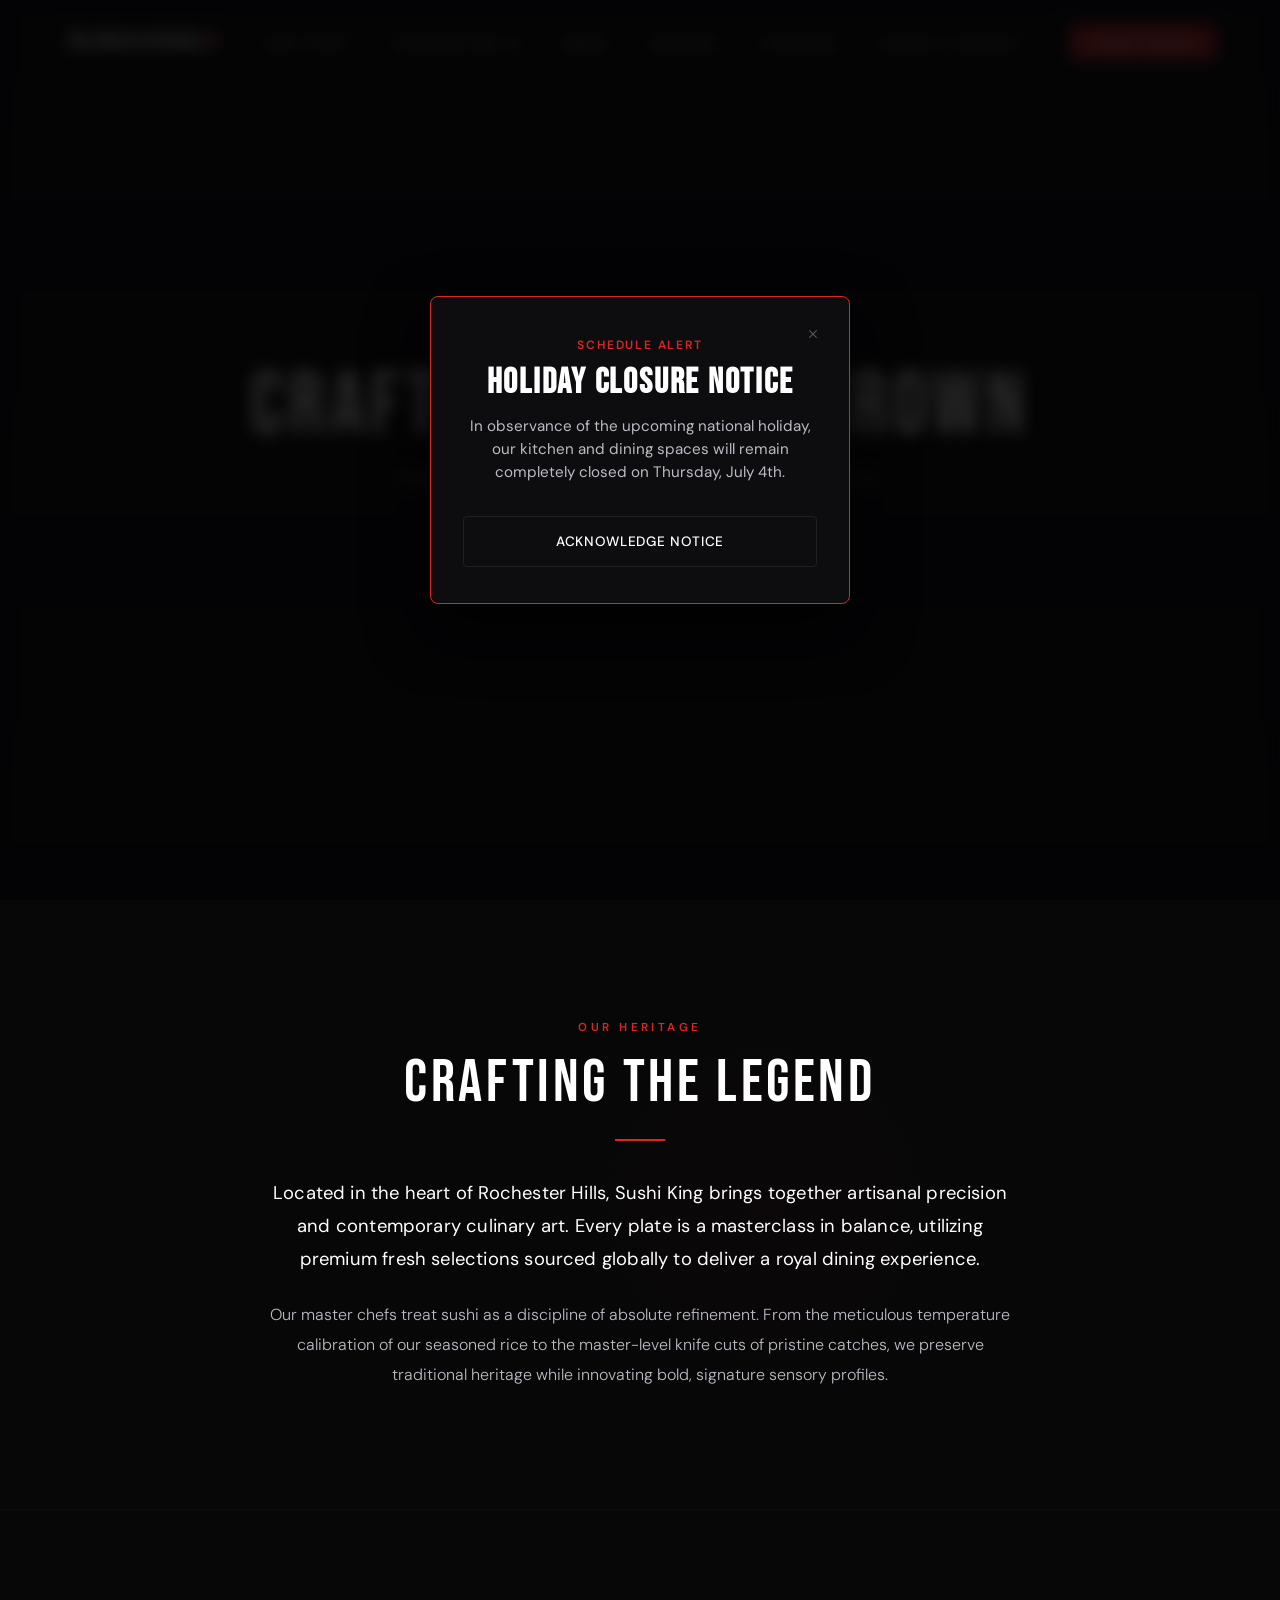
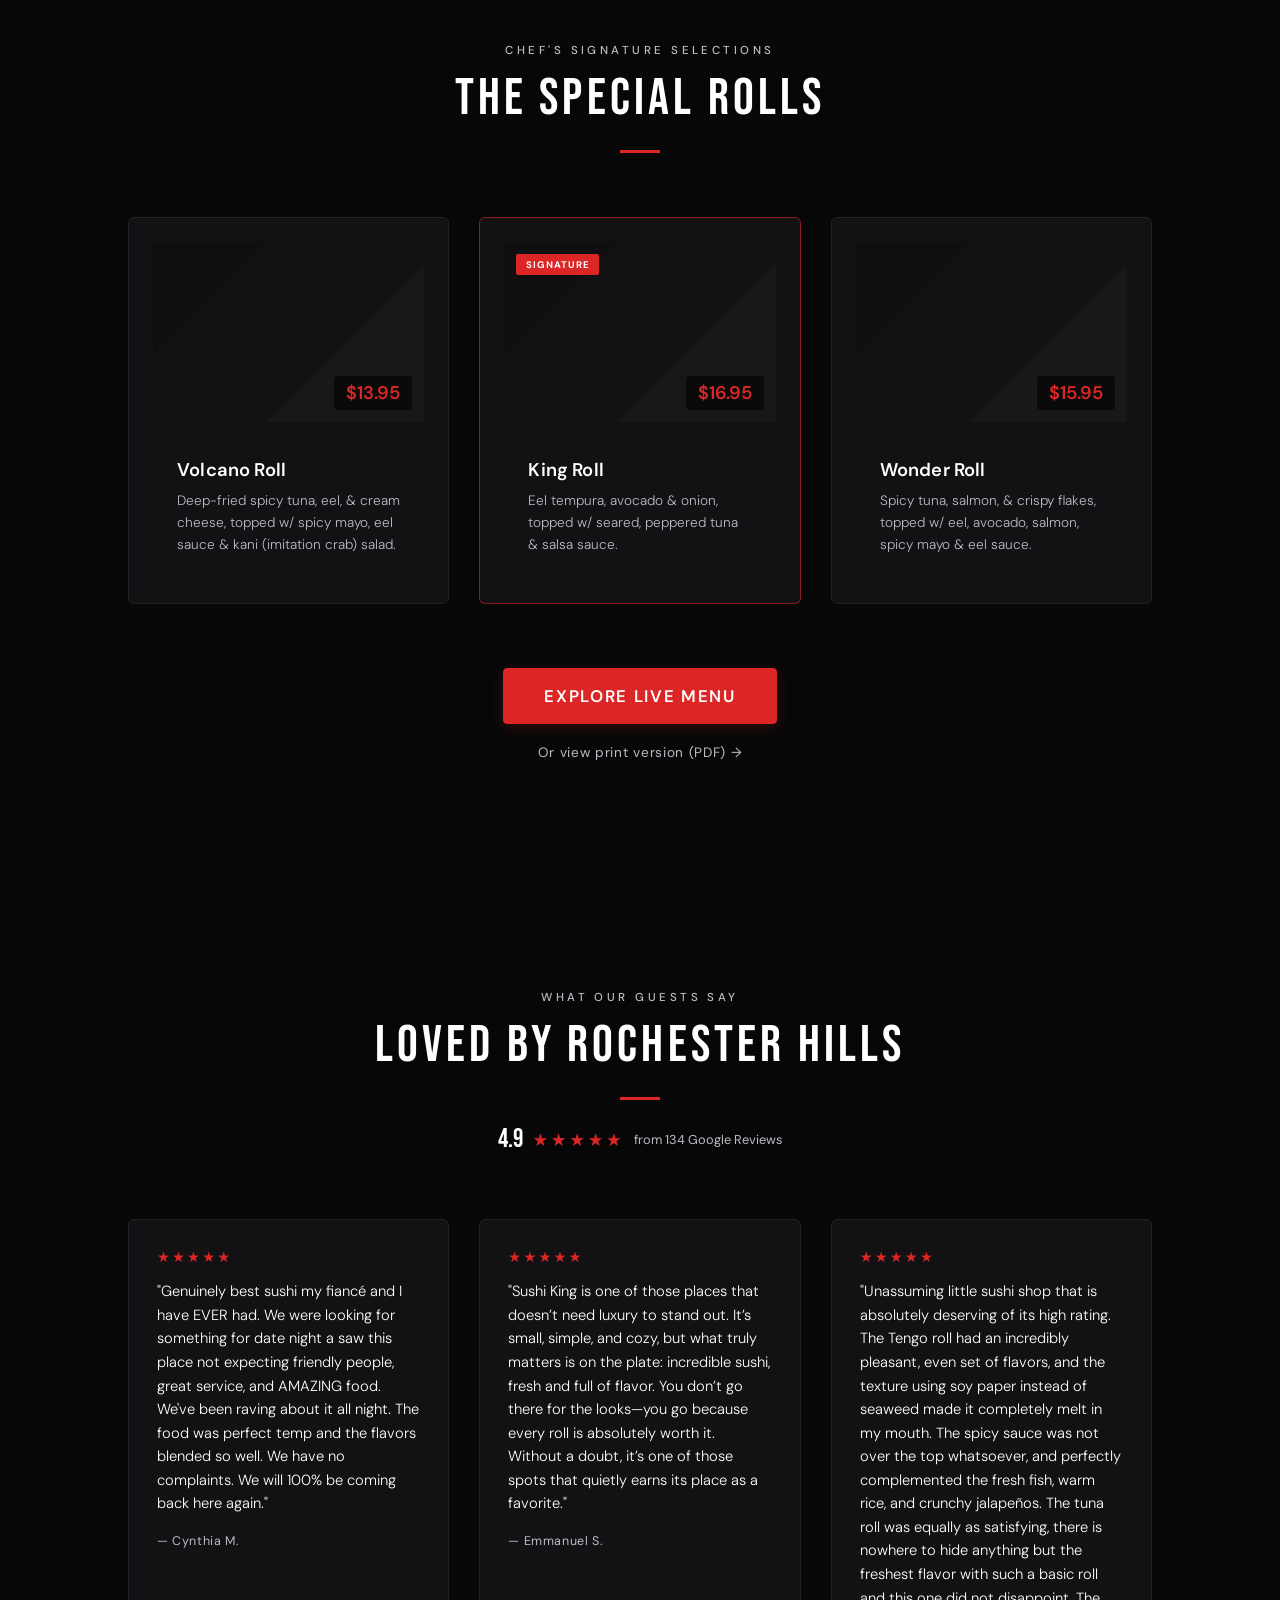
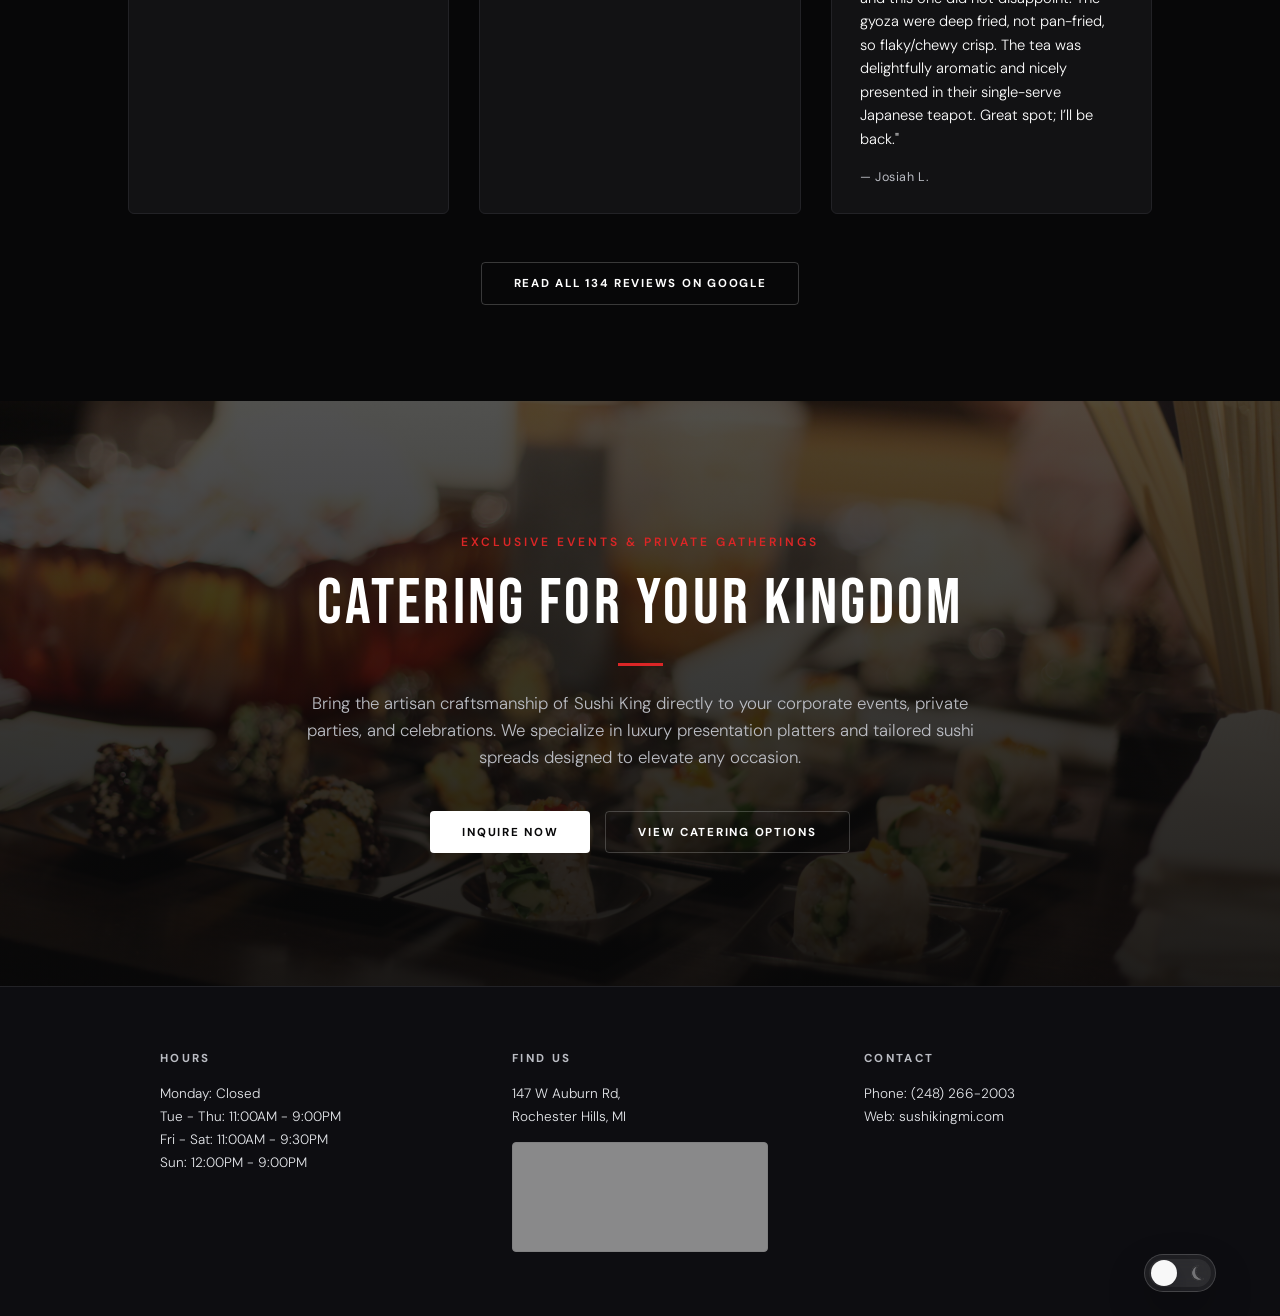
==== index.html @ a074b729 "Added real customer reviews, Menu Page Polish, SEO" ====
<!DOCTYPE html>
<html lang="en">

<head>
    <link rel="preload" href="styles.css" as="style">

    <meta charset="UTF-8">
    <meta name="viewport" content="width=device-width, initial-scale=1.0">
    <title>Sushi King | Authentic Japanese Sushi Restaurant — Rochester Hills, MI</title>

    <!-- SEO -->
    <meta name="description"
        content="Sushi King in Rochester Hills, MI — artisan sushi, specialty rolls, poke bowls & sashimi crafted with premium fresh ingredients. Dine in or order online.">
    <meta name="keywords"
        content="sushi Rochester Hills, Japanese restaurant Michigan, sushi rolls, poke bowls, sashimi, lunch specials, Sushi King MI">
    <meta name="robots" content="index, follow">
    <link rel="canonical" href="https://www.sushikingmi.com/">

    <!-- Open Graph -->
    <meta property="og:title" content="Sushi King | Rochester Hills, MI">
    <meta property="og:description"
        content="Artisan sushi, specialty rolls & poke bowls crafted with premium fresh ingredients. Order online or visit us in Rochester Hills.">
    <meta property="og:type" content="restaurant">
    <meta property="og:url" content="https://www.sushikingmi.com/">
    <meta property="og:locale" content="en_US">
    <meta property="og:image" content="https://ettran777.github.io/SushiKing/assets/sushiKingOGImage.png">

    <!-- Twitter Card -->
    <meta name="twitter:card" content="summary_large_image">
    <meta name="twitter:title" content="Sushi King | Rochester Hills, MI">
    <meta name="twitter:description"
        content="Artisan sushi, specialty rolls & poke bowls crafted with premium fresh ingredients. Order online or visit us in Rochester Hills.">
    <meta name="twitter:image" content="https://ettran777.github.io/SushiKing/assets/sushiKingOGImage.png">

    <!-- Font preload — eliminates FOUT flash on Bebas Neue hero heading -->
    <link rel="preconnect" href="https://fonts.googleapis.com">
    <link rel="preconnect" href="https://fonts.gstatic.com" crossorigin>
    <link rel="preload" as="style"
        href="https://fonts.googleapis.com/css2?family=Bebas+Neue&family=DM+Sans:ital,opsz,wght@0,9..40,300;0,9..40,400;0,9..40,500;0,9..40,600;0,9..40,700;1,9..40,400&display=swap">
    <link rel="stylesheet"
        href="https://fonts.googleapis.com/css2?family=Bebas+Neue&family=DM+Sans:ital,opsz,wght@0,9..40,300;0,9..40,400;0,9..40,500;0,9..40,600;0,9..40,700;1,9..40,400&display=swap">
    <link rel="stylesheet" href="styles.css" id="main-theme">
    <link rel="icon" href="assets/favicon.ico">

    <!-- Advanced SEO -->
    <script type="application/ld+json">
{
  "@context": "https://schema.org",
  "@type": "Restaurant",
  "@id": "https://www.sushikingmi.com/#restaurant",
  "name": "Sushi King",
  "servesCuisine": ["Japanese", "Sushi"],
  "image": [
    "https://www.sushikingmi.com/assets/horizontalVerWhite.png",
    "https://www.sushikingmi.com/assets/sushiKingOGImage.png"
  ],
  "url": "https://www.sushikingmi.com/",
  "telephone": "+12482662003",
  "priceRange": "$$",
  "menu": "https://www.sushikingmi.com/menu.html#main-menu",
  "acceptsReservations": false,
  "aggregateRating": {
    "@type": "AggregateRating",
    "ratingValue": "4.9",
    "reviewCount": "134",
    "bestRating": "5",
    "worstRating": "1"
  },
  "address": {
    "@type": "PostalAddress",
    "streetAddress": "147 W Auburn Rd",
    "addressLocality": "Rochester Hills",
    "addressRegion": "MI",
    "postalCode": "48307",
    "addressCountry": "US"
  },
  "geo": {
    "@type": "GeoCoordinates",
    "latitude": 42.666324,
    "longitude": -83.136452
  },
  "openingHoursSpecification": [
    {
      "@type": "OpeningHoursSpecification",
      "dayOfWeek": ["Tuesday", "Wednesday", "Thursday"],
      "opens": "11:00",
      "closes": "21:00"
    },
    {
      "@type": "OpeningHoursSpecification",
      "dayOfWeek": ["Friday", "Saturday"],
      "opens": "11:00",
      "closes": "21:30"
    },
    {
      "@type": "OpeningHoursSpecification",
      "dayOfWeek": "Sunday",
      "opens": "12:00",
      "closes": "21:00"
    }
  ],
  "potentialAction": [
    {
      "@type": "OrderAction",
      "name": "Order Pickup or Delivery Directly",
      "target": {
        "@type": "EntryPoint",
        "urlTemplate": "https://order.sushikingmi.com/",
        "inLanguage": "en-US",
        "actionPlatform": [
          "http://schema.org/DesktopWebPlatform",
          "http://schema.org/MobileWebPlatform"
        ]
      },
      "deliveryMethod": ["https://schema.org/OnSitePickup"]
    },
    {
      "@type": "OrderAction",
      "name": "Order Delivery via DoorDash",
      "target": {
        "@type": "EntryPoint",
        "urlTemplate": "https://www.doordash.com/en-CA/store/sushi-king-rochester-hills-24773079/",
        "inLanguage": "en-US",
        "actionPlatform": [
          "http://schema.org/DesktopWebPlatform",
          "http://schema.org/MobileWebPlatform"
        ]
      },
      "deliveryMethod": ["https://schema.org/ParcelService"]
    }
  ],
  "makesOffer": {
    "@type": "Offer",
    "url": "mailto:sushiking@gmail.com?subject=Catering%20Inquiry%20-%20Sushi%20King&body=Thank%20you%20for%20choosing%20Sushi%20King!%20Please%20fill%20out%20the%20details%20below%20so%20we%20can%20build%20your%20quote%3A%0D%0A%0D%0A-%20Full%20Name%3A%0D%0A-%20Phone%20Number%3A%0D%0A-%20Date%20%26%20Time%20of%20Event%3A%0D%0A-%20Estimated%20Guest%20Count%3A%0D%0A-%20Any%20Dietary%20Restrictions/Allergies%3A",
    "itemOffered": {
      "@type": "Service",
      "name": "Catering",
      "serviceType": "Catering",
      "description": "Custom catering quotes for events, built from guest count, date, and dietary needs. Inquiries handled by email."
    }
  }
}
</script>

    <script src="lunch-mode-config.js"></script>
    <script src="lunch-mode-boot.js"></script>
    <script src="theme-switcher.js"></script>
</head>

<body>

    <header id="navbar">
        <div class="logo-container">
            <a href="#top">
                <img src="assets/horizontalVerWhite.png" alt="Sushi King" class="nav-brand-logo">
            </a>
        </div>

        <nav class="desktop-nav">
            <a href="#story">Our Story</a>
            <a href="#featured">Featured Rolls</a>
            <a href="menu.html">Menu</a>
            <a href="#reviews">Reviews</a>
            <a href="#catering">Catering</a>
            <a href="#hours">Hours & Contact</a>
        </nav>

        <div class="nav-actions">
            <a href="https://order.sushikingmi.com/" class="cta-btn">ORDER ONLINE</a>

            <button id="menu-toggle" aria-label="Toggle Menu" aria-expanded="false">
                <span class="bar"></span>
                <span class="bar"></span>
                <span class="bar"></span>
            </button>
        </div>

        <div id="mobile-overlay" class="mobile-menu">
            <div class="mobile-nav-links">
                <a href="https://order.sushikingmi.com/" class="mobile-link">Order Online</a>
                <a href="#story" class="mobile-link">Our Story</a>
                <a href="#featured" class="mobile-link">Featured Rolls</a>
                <a href="menu.html" class="mobile-link">Menu</a>
                <a href="#reviews" class="mobile-link">Reviews</a>
                <a href="#catering" class="mobile-link">Catering</a>
                <a href="#hours" class="mobile-link">Hours & Contact</a>
            </div>
        </div>
    </header>

    <section class="hero">
        <video autoplay loop muted playsinline class="hero-video">
            <source src="assets/8902084-hd_1920_1080_25fps.mp4" type="video/mp4">
        </video>
        <div class="hero-overlay"></div>

        <div class="hero-content">
            <span class="hero-sub">Welcome to Sushi King</span>
            <h1>CRAFTED FOR THE CROWN <span class="sr-only">— Sushi King, Japanese Restaurant & Sushi Bar in Rochester
                    Hills, MI</span></h1>
            <p>Experience artisan precision in every single creation.</p>
            <div class="hero-actions">
                <a href="menu.html" class="hero-btn primary">Explore Menu</a>
                <a href="#hours" class="hero-btn secondary">Hours & Location</a>
            </div>
            <p class="hero-order-note sr-only">Order direct at sushikingmi.com — no third-party markup, and your order goes
                straight to our kitchen.</p>
        </div>
    </section>

    <section id="story" class="story-section reveal-on-scroll delay-100">
        <div class="story-container">
            <span class="story-tagline">Our Heritage</span>
            <h2>Crafting The Legend</h2>
            <div class="brand-divider"></div>
            <p class="story-lead">
                Located in the heart of Rochester Hills, Sushi King brings together artisanal precision and contemporary
                culinary art. Every plate is a masterclass in balance, utilizing premium fresh selections sourced
                globally to deliver a royal dining experience.
            </p>
            <p class="story-body">
                Our master chefs treat sushi as a discipline of absolute refinement. From the meticulous temperature
                calibration of our seasoned rice to the master-level knife cuts of pristine catches, we preserve
                traditional heritage while innovating bold, signature sensory profiles.
            </p>
        </div>
    </section>

    <section id="featured" class="featured-section reveal-on-scroll delay-100">
        <div class="section-header">
            <span class="tagline">Chef's Signature Selections</span>
            <h2>THE SPECIAL ROLLS</h2>
            <div class="brand-divider"></div>
        </div>

        <div class="menu-grid">
            <div class="menu-card">
                <div class="card-img-placeholder">
                    <span class="price-tag">$13.95</span>
                </div>
                <div class="card-body">
                    <h3>Volcano Roll</h3>
                    <p>Deep-fried spicy tuna, eel, & cream cheese, topped w/ spicy mayo, eel sauce & kani (imitation
                        crab) salad.</p>
                </div>

            </div>

            <div class="menu-card highlighted">
                <div class="card-img-placeholder">
                    <span class="price-tag">$16.95</span>
                    <span class="badge">Signature</span>
                </div>
                <div class="card-body">
                    <h3>King Roll</h3>
                    <p>Eel tempura, avocado & onion, topped w/ seared, peppered tuna & salsa sauce.</p>
                </div>
            </div>

            <div class="menu-card">
                <div class="card-img-placeholder">
                    <span class="price-tag">$15.95</span>
                </div>
                <div class="card-body">
                    <h3>Wonder Roll</h3>
                    <p>Spicy tuna, salmon, & crispy flakes, topped w/ eel, avocado, salmon, spicy mayo & eel sauce.</p>
                </div>
            </div>
        </div>


        <div class="menu-footer">
            <a href="menu.html" class="view-onsite-btn">Explore Live Menu</a>
            <a href="assets/finalsushimenu.pdf" target="_blank" class="download-link">Or view print version (PDF) →</a>
        </div>
    </section>


    <section id="reviews" class="reviews-section reveal-on-scroll delay-100" style="scroll-margin-top: 70px;">
        <div class="section-header">
            <span class="tagline">What Our Guests Say</span>
            <h2>Loved by Rochester Hills</h2>
            <div class="brand-divider"></div>
            <div class="reviews-rating-summary">
                <span class="reviews-score">4.9</span>
                <span class="reviews-stars" aria-hidden="true">★★★★★</span>
                <span class="reviews-count">from 134 Google Reviews</span>
            </div>
        </div>

        <div class="reviews-grid">
            <!-- TODO: replace each quote below with a real review you've selected from Google -->
            <a href="https://maps.app.goo.gl/esLVZ8RGGNcTuCfF7" target="_blank" rel="noopener" class="review-card">
                <div class="review-stars" aria-hidden="true">★★★★★</div>
                <p class="review-quote">"Genuinely best sushi my fiancé and I have EVER had. We were looking for something for date night a saw this place not expecting friendly people, great service, and AMAZING food. We've been raving about it all night. The food was perfect temp and the flavors blended so well. We have no complaints. We will 100% be coming back here again."</p>
                <div class="review-author-row">
                    <img src="https://lh3.googleusercontent.com/a-/ALV-UjWWwlDQwaUcp6ZA3seug1bMQUaNShvsjuLg_0G8T_mPFQ0J0KW8Yw=w32-h32-p-rp-mo-br100" alt="" class="review-avatar" loading="lazy"
                        onerror="this.style.display='none'">
                    <span class="review-author">— Cynthia M.</span>
                </div>
            </a>

            <a href="https://maps.app.goo.gl/TzMPEjevjAyPXUpE9" target="_blank" rel="noopener" class="review-card">
                <div class="review-stars" aria-hidden="true">★★★★★</div>
                <p class="review-quote">"Sushi King is one of those places that doesn’t need luxury to stand out. It’s small, simple, and cozy, but what truly matters is on the plate: incredible sushi, fresh and full of flavor. You don’t go there for the looks—you go because every roll is absolutely worth it. Without a doubt, it’s one of those spots that quietly earns its place as a favorite."</p>
                <div class="review-author-row">
                    <img src="" alt="" class="review-avatar" loading="lazy"
                        onerror="this.style.display='none'">
                    <span class="review-author">— Emmanuel S.</span>
                </div>
            </a>

            <a href="https://maps.app.goo.gl/1rURQuuETWeeQfzB7" target="_blank" rel="noopener" class="review-card">
                <div class="review-stars" aria-hidden="true">★★★★★</div>
                <p class="review-quote">"Unassuming little sushi shop that is absolutely deserving of its high rating. The Tengo roll had an incredibly pleasant, even set of flavors, and the texture using soy paper instead of seaweed made it completely melt in my mouth. The spicy sauce was not over the top whatsoever, and perfectly complemented the fresh fish, warm rice, and crunchy jalapeños.
The tuna roll was equally as satisfying, there is nowhere to hide anything but the freshest flavor with such a basic roll and this one did not disappoint.
The gyoza were deep fried, not pan-fried, so flaky/chewy crisp. The tea was delightfully aromatic and nicely presented in their single-serve Japanese teapot.
Great spot; I’ll be back."</p>
                <div class="review-author-row">
                    <img src="https://lh3.googleusercontent.com/a-/ALV-UjUJEyYTl0BCbO6NypUKhzI9n5HNWTuTuuT3Z_gh8_HWFbiglilr=w32-h32-p-rp-mo-ba12-br100" alt="" class="review-avatar" loading="lazy"
                        onerror="this.style.display='none'">
                    <span class="review-author">— Josiah L.</span>
                </div>
            </a>
        </div>

        <div class="reviews-footer">
            <a href="https://www.google.com/maps/place/Sushi+King/@42.6354707,-83.1371222,17z/data=!4m8!3m7!1s0x8824c3cbfa899843:0xe7f655df07456b58!8m2!3d42.6354707!4d-83.1345419!9m1!1b1!16s%2Fg%2F11sr_yr388?entry=ttu&g_ep=EgoyMDI2MDcxNS4wIKXMDSoASAFQAw%3D%3D"
                target="_blank" rel="noopener" class="hero-btn secondary">Read All 134 Reviews on Google</a>
        </div>
    </section>

    <section id="catering" class="catering-section reveal-on-scroll delay-100" style="scroll-margin-top: 70px;">
        <div class="catering-overlay-dim"></div>
        <div class="catering-inner-content">
            <span class="catering-pre-title">Exclusive Events & Private Gatherings</span>
            <h2>Catering for your Kingdom</h2>
            <div class="catering-accent-line"></div>
            <p>
                Bring the artisan craftsmanship of Sushi King directly to your corporate events,
                private parties, and celebrations. We specialize in luxury presentation platters
                and tailored sushi spreads designed to elevate any occasion.
            </p>
            <div class="catering-btn-group">

                <a class="hero-btn primary" data-modal-target="catering" data-modal-elevate="act-email">
                    Inquire Now
                </a>

                <a href="assets/finalsushimenu.pdf" target="_blank" class="hero-btn secondary">View Catering Options</a>
            </div>
        </div>
    </section>

    <footer id="hours" class="info-footer" style="position: relative;">
        <div class="footer-grid">
            <div>
                <h4>HOURS</h4>
                <p><span>Monday: Closed</span><br>Tue - Thu: 11:00AM - 9:00PM<br>
                    Fri - Sat: 11:00AM - 9:30PM<br>
                    Sun: 12:00PM - 9:00PM<br>
                </p>
            </div>
            <div>
                <h4>FIND US</h4>
                <div class="find-us-wrapper">
                    <p>147 W Auburn Rd,<br>Rochester Hills, MI</p>

                    <div class="map-container">
                        <iframe
                            src="https://www.google.com/maps/embed?pb=!1m18!1m12!1m3!1d2931.9566989446485!2d-83.14184652345095!3d42.662243716611594!2m3!1f0!2f0!3f0!3m2!1i1024!2i768!4f13.1!3m3!1m2!1s0x8824ea4b1f6db9bf%3A0x6002f5a6b0be6e18!2s147%20W%20Auburn%20Rd%2C%20Rochester%20Hills%2C%20MI%2048307!5e0!3m2!1sen!2sus!4v1718475000000!5m2!1sen!2sus"
                            width="100%" height="100%" style="border:0;" allowfullscreen="" loading="lazy"
                            referrerpolicy="no-referrer-when-downgrade">
                        </iframe>
                    </div>
                </div>
            </div>
            <div>
                <h4>CONTACT</h4>
                <p>Phone: (248) 266-2003<br>Web: sushikingmi.com</p>
            </div>
        </div>
        <div class="light-dark-mode-toggle">
            <button id="theme-toggle" type="button" class="toggle-btn" aria-label="Toggle Light/Dark Mode"
                aria-pressed="false">
                <span class="toggle-bg"></span>
                <span class="toggle-emoji toggle-sun" aria-hidden="true"></span>
                <span class="toggle-emoji toggle-moon" aria-hidden="true"></span>
                <span id="toggle-thumb" class="toggle-thumb"></span>
            </button>
        </div>
    </footer>

    <div data-auto-modal="flashSale"></div>
    <div data-auto-modal="hoursAlert"></div>

    <script src="app.js"></script>

    <div id="universal-modal" class="uni-modal-overlay" aria-hidden="true">
        <div class="uni-modal-wrapper">
            <button id="close-uni-modal" class="uni-modal-close-trigger" aria-label="Dismiss Modal">&times;</button>
            <div id="uni-modal-runtime-content"></div>
        </div>
    </div>

</body>

</html>
---- styles.css ----
:root {
    --bg-dark: #070708;
    --bg-card: #121214;
    --brand-red: #dc2626;
    /* Adjusted to echo their striking crown badge color */
    --brand-red-hover: #b91c1c;
    --text-white: #ffffff;
    --text-gray: #bbbdc4;
    --border-dark: #222226;
    --font-display: 'Bebas Neue', system-ui, sans-serif;
    --font-body: 'DM Sans', system-ui, sans-serif;
    --nav-link-color: #bbbdc4;
    --nav-link-hover-color: #ffffff;
    --header-scrolled-box-shadow: 0 4px 20px rgba(0, 0, 0, 0.4);
    --header-scrolled-background: rgba(7, 7, 8, 0.85);
    --cta-btn-color: var(--text-white);
    --hero-content-p-color: var(--text-gray);
    --hero-btn-primary-background: var(--text-white);
    --hero-btn-primary-color: var(--bg-dark);
    --hero-btn-primary-hover-color: var(--text-white);
    --hero-btn-secondary-border: 1px solid rgba(255, 255, 255, 0.2);
    --hero-btn-secondary-color: var(--text-white);
    --hero-btn-secondary-hover-border-color: var(--text-white);
    --hero-btn-secondary-hover-background: rgba(255, 255, 255, 0.05);
    --menu-card-hover-border-color: rgba(220, 38, 38, 0.4);
    --menu-card-highlighted-border-color: rgba(220, 38, 38, 0.6);
    --card-img-placeholder-background-image: linear-gradient(135deg,
            transparent 0%,
            transparent 65%,
            rgba(255, 255, 255, 0.025) 65%,
            rgba(255, 255, 255, 0.025) 100%),
        linear-gradient(-45deg,
            transparent 0%,
            transparent 75%,
            rgba(0, 0, 0, 0.18) 75%,
            rgba(0, 0, 0, 0.18) 100%);
    --card-img-placeholder-background-color: #121214;
    --price-tag-color: var(--text-white);
    --price-tag-background: rgba(7, 7, 8, 0.8);
    --info-footer-background: #0d0d11;
    --footer-grid-p-color: #e5e7eb;
    --map-container-background: var(--bg-card, #121214);
    --map-container-filter: grayscale(100%) invert(92%) hue-rotate(180deg) opacity(0.6);
    --map-container-hover-filter: grayscale(0%) invert(92%) hue-rotate(180deg) opacity(0.6);
    --theme-toggle-toggle-sun-background-image: url('assets/whiteSun.png');
    --theme-toggle-toggle-moon-background-image: url('assets/whiteMoon.png');
    --mobile-menu-border-left: 1px solid rgba(255, 255, 255, 0.05);
    --mobile-menu-background: rgba(10, 10, 12, 0.99);
    --mobile-menu-active-box-shadow: -10px 0 40px rgba(0, 0, 0, 0.6);
    --mobile-nav-links-mobile-link-color: #ffffff !important;
    --mobile-nav-links-mobile-cta-color: #ffffff !important;
    --menu-toggle-bar-transition: top 0.2s cubic-bezier(0.4, 0, 0.2, 1),
            transform 0.2s cubic-bezier(0.4, 0, 0.2, 1) 0.15s,
            opacity 0.15s ease;
    --menu-toggle-active-bar-transition: top 0.2s cubic-bezier(0.4, 0, 0.2, 1) 0.15s,
            transform 0.2s cubic-bezier(0.4, 0, 0.2, 1),
            opacity 0.15s ease 0.15s;
    --menu-tab-btn-hover-background-color: rgba(255, 255, 255, 0.03);
    --menu-card-hover-border-color-2: #33333a;
    --price-tag-color-2: var(--brand-red);
    --special-info-block-background-color: #0d0d10;
    --poke-step-col-ul-li-border-bottom: 1px solid rgba(255, 255, 255, 0.02);
    --pill-cloud-span-background: #1a1a1e;
    --pill-cloud-sauces-span-border-color: rgba(220, 38, 38, 0.3);
    --header-force-scrolled-border-bottom: 1px solid rgba(255, 255, 255, 0.03);
    --header-force-scrolled-background: rgba(7, 7, 8, 0.95) !important;
    --menu-hero-banner-background: #09090b;
    --menu-hero-overlay-background: radial-gradient(circle at 50% 40%, rgba(220, 38, 38, 0.06) 0%, transparent 70%);
    --view-onsite-btn-box-shadow: 0 4px 15px rgba(220, 38, 38, 0.2);
    --view-onsite-btn-hover-box-shadow: 0 6px 20px rgba(220, 38, 38, 0.3);
    --story-section-border-bottom: 1px solid rgba(255, 255, 255, 0.02);
    --story-section-before-background: radial-gradient(circle, rgba(220, 38, 38, 0.02) 0%, transparent 70%);
    --menu-pdf-fallback-btn-background-color: rgba(255, 255, 255, 0.05);
    --menu-pdf-fallback-btn-hover-box-shadow: 0 4px 12px rgba(220, 38, 38, 0.25);
    --catering-overlay-dim-background: linear-gradient(to bottom, rgba(7, 7, 8, 0.7) 0%, rgba(7, 7, 8, 0.9) 100%);
    --catering-pre-title-color: var(--brand-red);
    --catering-inner-content-h2-color: var(--text-white);
    --catering-inner-content-p-color: var(--text-gray);
    --uni-modal-overlay-background: rgba(4, 4, 5, 0.85);
    --uni-modal-wrapper-box-shadow: 0 24px 60px rgba(0, 0, 0, 0.6);
    --uni-modal-wrapper-background: #0d0d0f;
    --close-uni-modal-hover-background: rgba(255, 255, 255, 0.05);
    --layout-catering-modal-row-link-accented-color: #ffffff;
    --layout-catering-modal-row-link-accented-hover-box-shadow: 0 6px 20px rgba(220, 38, 38, 0.35);
    --layout-catering-modal-row-link-neutral-border: 1px solid rgba(255, 255, 255, 0.06);
    --layout-catering-modal-row-link-neutral-background: rgba(255, 255, 255, 0.03);
    --layout-catering-modal-row-link-neutral-hover-background: rgba(255, 255, 255, 0.06);
    --uni-modal-meta-text-color: rgba(255, 255, 255, 0.3);
    --layout-newsletter-border-top: 4px solid #ffffff;
    --layout-newsletter-modal-form-input-color: #ffffff;
    --layout-newsletter-modal-form-input-background: rgba(255, 255, 255, 0.04);
    --layout-newsletter-modal-form-input-focus-border-color: #ffffff;
    --layout-newsletter-modal-form-btn-color: #070708;
    --layout-promo-modal-dynamic-title-text-shadow: 0 4px 30px rgba(220, 38, 38, 0.15);
    --layout-promo-modal-dynamic-desc-color: #d4d4d8;
    --layout-promo-modal-promo-cta-box-shadow: 0 4px 15px rgba(220, 38, 38, 0.2);
    --layout-promo-modal-promo-cta-color: #ffffff;
    --layout-promo-modal-promo-cta-hover-box-shadow: 0 6px 20px rgba(220, 38, 38, 0.4);
    --layout-alert-modal-dismiss-btn-color: #ffffff;
    --layout-alert-modal-dismiss-btn-hover-background: rgba(255, 255, 255, 0.04);
    --alert-banner-border-bottom: 1px solid rgba(220, 38, 38, 0.3);
    --alert-banner-background: #1a1515;
    --banner-badge-color: #ffffff;
    --banner-close-color: #ffffff;
}

* {
    margin: 0;
    padding: 0;
    box-sizing: border-box;
    font-family: var(--font-body);
}

/* Visually hidden but readable by screen readers/crawlers — used for
   SEO-descriptive text inside H1s that would otherwise clutter the design */
.sr-only {
    position: absolute;
    width: 1px;
    height: 1px;
    padding: 0;
    margin: -1px;
    overflow: hidden;
    clip: rect(0, 0, 0, 0);
    white-space: nowrap;
    border: 0;
}

/* Hide scrollbar completely across all browser engines */
html {
    scrollbar-width: none;
    /* Firefox */
    -ms-overflow-style: none;
    /* IE and Edge */
    scroll-behavior: smooth;
    overflow-x: hidden;
    max-width: 100vw;
    position: relative;
    /* Prevents mobile Safari from allowing horizontal zoom-out/scroll past viewport width */
}

::-webkit-scrollbar {
    display: none;
    /* Chrome, Safari, and Opera */
}

body {
    background-color: var(--bg-dark);
    color: var(--text-white);
    overflow-x: hidden;
    max-width: 100vw;
    position: relative;
    overscroll-behavior-x: none;
    /* Prevents iOS Safari from including off-screen position:fixed + transform
       elements (like .mobile-menu) in the page's horizontal scroll width */
}


/* Header Integration */
header {
    position: fixed;
    top: 0;
    left: 0;
    width: 100%;
    display: flex;
    justify-content: space-between;
    align-items: center;
    padding: 1.5rem 5%;
    z-index: 100;
    transition: all 0.4s cubic-bezier(0.4, 0, 0.2, 1);
}

header.scrolled {
    background: var(--header-scrolled-background);
    backdrop-filter: blur(16px);
    -webkit-backdrop-filter: blur(16px);
    border-bottom: 1px solid var(--border-dark);
    padding: 1rem 5%;
    box-shadow: var(--header-scrolled-box-shadow);
    transition: padding 0.3s ease, box-shadow 0.3s ease, background 0s linear;
}

.logo-container {
    display: flex;
    align-items: center;
}

.nav-brand-logo {
    height: 32px;
    /* Fixed height to keep the navbar elegant and compact */
    width: auto;
    /* Maintains the original horizontal aspect ratio */
    object-fit: contain;
}

.nav-icon {
    width: 28px;
    height: 28px;
    object-fit: contain;
}

.logo-text {
    font-size: 1.15rem;
    font-weight: 700;
    letter-spacing: 0.15em;
}

.brand-color {
    color: var(--brand-red);
}

nav a {
    color: var(--nav-link-color);
    text-decoration: none;
    text-transform: uppercase;
    font-size: 0.75rem;
    font-weight: 600;
    letter-spacing: 0.18em;
    margin: 0 1.25rem;
    transition: color 0.3s;
    font-family: var(--font-body);
}

nav a:hover {
    color: var(--nav-link-hover-color);
}

.cta-btn {
    background: var(--brand-red);
    color: var(--cta-btn-color);
    text-decoration: none;
    padding: 0.65rem 1.5rem;
    text-transform: uppercase;
    font-size: 0.7rem;
    font-weight: 700;
    letter-spacing: 0.12em;
    border-radius: 4px;
    transition: background 0.3s;
    font-family: var(--font-body);
}

.cta-btn:hover {
    background: var(--brand-red-hover);
}

/* Hero Modifications */
.hero {
    position: relative;
    width: 100%;
    height: 100vh;
    height: 100dvh;
    display: flex;
    align-items: center;
    justify-content: center;
    overflow: hidden;
}

.hero-video {
    position: absolute;
    top: 0;
    left: 0;
    width: 100%;
    height: 100%;
    object-fit: cover;
    z-index: 1;
}

.hero-overlay {
    position: absolute;
    top: 0;
    left: 0;
    width: 100%;
    height: 100%;
    background: linear-gradient(to bottom, rgba(7, 7, 8, 0.2) 0%, rgba(7, 7, 8, 0.6) 100%);
    z-index: 2;
    pointer-events: none;
    transform: translateZ(0);
    -webkit-transform: translateZ(0);
    will-change: transform;
}

.hero-content {
    position: relative;
    z-index: 3;
    /* Sits on top of the vignette so your text remains perfectly crisp and readable */
    text-align: center;
    padding: 0 1rem;
}

.hero-sub {
    font-size: 0.8rem;
    text-transform: uppercase;
    letter-spacing: 0.4em;
    color: var(--brand-red);
    font-weight: 600;
    display: block;
    margin-bottom: 1rem;
    font-family: var(--font-body);
}

.hero-content h1 {
    font-size: 5.5rem;
    font-family: var(--font-display);
    font-weight: 400;
    letter-spacing: 0.06em;
    margin-bottom: 1rem;
    line-height: 1;
}

.hero-content p {
    font-size: 1rem;
    color: var(--hero-content-p-color);
    margin-bottom: 2.5rem;
    font-weight: 300;
    letter-spacing: 0.12rem;
    font-family: var(--font-body);
}

.hero-actions {
    display: flex;
    justify-content: center;
    gap: 15px;
}

.hero-order-note {
    margin-top: 1.5rem;
    font-size: 0.78rem;
    color: var(--text-gray);
    font-family: var(--font-body);
    letter-spacing: 0.03em;
}

.hero-btn {
    padding: 0.8rem 2rem;
    font-size: 0.72rem;
    text-transform: uppercase;
    letter-spacing: 0.15em;
    font-weight: 700;
    text-decoration: none;
    border-radius: 4px;
    transition: all 0.3s ease;
    font-family: var(--font-body);
    display: inline-flex;
    align-items: center;
    justify-content: center;
    /* Adjust your top/bottom padding to be completely equal, or use line-height: 1 */
    padding: 0.8rem 2rem;
    cursor: pointer;
}

.hero-btn.primary {
    background: var(--hero-btn-primary-background);
    color: var(--hero-btn-primary-color);

}

.hero-btn.primary:hover {
    background: var(--brand-red);
    color: var(--hero-btn-primary-hover-color);

}

.hero-btn.secondary {
    border: var(--hero-btn-secondary-border);
    color: var(--hero-btn-secondary-color);
}

.hero-btn.secondary:hover {
    border-color: var(--hero-btn-secondary-hover-border-color);
    background: var(--hero-btn-secondary-hover-background);
}

/* Featured Menu Layout styling */
.featured-section {
    padding: 8rem 10% 6rem;
    background: var(--bg-dark);
}

.section-header {
    text-align: center;
    margin-bottom: 4rem;
}

.section-header .tagline {
    font-size: 0.72rem;
    text-transform: uppercase;
    color: var(--text-gray);
    letter-spacing: 0.3em;
    font-family: var(--font-body);
    font-weight: 500;
}

.section-header h2 {
    font-size: 3.25rem;
    letter-spacing: 0.08em;
    margin-top: 0.5rem;
    font-family: var(--font-display);
    font-weight: 400;
}

.brand-divider {
    width: 40px;
    height: 3px;
    background: var(--brand-red);
    margin: 1.25rem auto 0;
}

.menu-grid {
    display: grid;
    grid-template-columns: repeat(auto-fit, minmax(280px, 1fr));
    gap: 30px;
}

.menu-card {
    background: var(--bg-card);
    border: 1px solid var(--border-dark);
    border-radius: 6px;
    overflow: hidden;
    transition: transform 0.3s ease, border-color 0.3s ease;
}

.menu-card:hover {
    transform: translateY(-5px);
    border-color: var(--menu-card-hover-border-color);
}

.menu-card.highlighted {
    border-color: var(--menu-card-highlighted-border-color);
}

.card-img-placeholder {
    height: 180px;
    background: #1c1c21;
    position: relative;
    overflow: hidden;
    background-color: var(--card-img-placeholder-background-color);
    background-image:
        var(--card-img-placeholder-background-image);
}


.price-tag {
    position: absolute;
    bottom: 12px;
    right: 12px;
    background: var(--price-tag-background);
    padding: 0.3rem 0.75rem;
    border-radius: 4px;
    font-size: 0.85rem;
    font-weight: 600;
    color: var(--price-tag-color);
}

.badge {
    position: absolute;
    top: 12px;
    left: 12px;
    background: var(--brand-red);
    font-size: 0.6rem;
    text-transform: uppercase;
    letter-spacing: 0.1em;
    padding: 0.25rem 0.6rem;
    border-radius: 2px;
    font-weight: 700;
}

.card-body {
    padding: 1.5rem;
}

.card-body h3 {
    font-size: 1.15rem;
    margin-bottom: 0.5rem;
    font-weight: 600;
    font-family: var(--font-body);
    letter-spacing: 0.01em;
}

.card-body p {
    font-size: 0.85rem;
    color: var(--text-gray);
    line-height: 1.6;
    font-weight: 300;
    font-family: var(--font-body);
}

.menu-footer {
    text-align: center;
    margin-top: 3.5rem;
}

.download-link {
    color: var(--text-gray);
    text-decoration: none;
    font-size: 0.85rem;
    letter-spacing: 0.05em;
    transition: color 0.3s;
}

.download-link:hover {
    color: var(--brand-red);
}

/* Info Sticky Footer */
.info-footer {
    border-top: 1px solid var(--border-dark);
    background: var(--info-footer-background);
    padding: 4rem 10%;
}

.footer-grid {
    display: grid;
    grid-template-columns: repeat(auto-fit, minmax(200px, 1fr));
    gap: 40px;
}

.footer-grid h4 {
    font-size: 0.72rem;
    letter-spacing: 0.2em;
    color: var(--text-gray);
    margin-bottom: 1rem;
    font-family: var(--font-body);
    font-weight: 700;
    text-transform: uppercase;
}

.footer-grid p {
    font-size: 0.85rem;
    color: var(--footer-grid-p-color);
    line-height: 1.7;
    font-weight: 300;
}

/* ==========================================================================
   PREMIUM STACKED FOOTER MAP SYSTEM (FIXED SYMMETRY)
   ========================================================================== */

/* Fix the overall grid layout alignment across columns */
.footer-grid {
    display: grid;
    grid-template-columns: 1fr;
    gap: 2.5rem;
    align-items: flex-start;
    
    /* 🚀 THE SYMMETRY FIX STEP 1: Center the container constraint */
    max-width: var(--container-width, 1200px); /* Keeps footer from stretching into infinite screen widths */
    width: 100%;
    margin: 0 auto; /* Smoothly distributes equal margins on the left and right */
    padding: 0 2rem; /* Safety padding for smaller viewports */
}

.find-us-wrapper {
    display: flex;
    flex-direction: column;
    gap: 0.85rem;
    margin-top: 0.5rem;
}

/* Map frame dimensions and styles */
.map-container {
    width: 100%;
    height: 120px;
    border-radius: 4px;
    border: 1px solid var(--border-dark, #222226);
    overflow: hidden;
    position: relative;
    background: var(--map-container-background);
    
    filter: var(--map-container-filter);
    transition: filter 0.3s ease, border-color 0.3s ease;
}

.map-container:hover {
    filter: var(--map-container-hover-filter);
    border-color: rgba(255, 255, 255, 0.15);
}

.map-link-btn {
    display: inline-block;
    margin-top: 0.15rem; /* 🚀 Shifts the link down slightly so it doesn't crowd the map box */
    font-size: 0.8rem;
    color: var(--brand-red, #dc2626);
    text-decoration: none;
    font-weight: 600;
    text-transform: uppercase;
    letter-spacing: 0.05em;
    transition: color 0.2s ease;
}

.map-link-btn:hover {
    color: var(--brand-red-hover, #b91c1c);
}

.light-dark-mode-toggle {
    position: absolute;
    right: 5%;
    bottom: 1.5rem;
    display: flex;
    align-items: center;
    z-index: 5;
}

#theme-toggle {
    width: 72px;
    height: 38px;
    padding: 5px;
    border-radius: 999px;
    border: 1px solid rgba(255, 255, 255, 0.16);
    background: rgba(255, 255, 255, 0.08);
    color: #fff;
    position: relative;
    display: inline-grid;
    place-items: center;
    overflow: hidden;
    cursor: pointer;
    box-shadow: 0 18px 40px rgba(0, 0, 0, 0.22);
    backdrop-filter: blur(10px);
    transition: background 0.25s ease, transform 0.25s ease, box-shadow 0.25s ease;
}

#theme-toggle:hover {
    background: rgba(255, 255, 255, 0.16);
    transform: translateY(-1px);
}

#theme-toggle:focus-visible {
    outline: 2px solid rgba(255, 255, 255, 0.45);
    outline-offset: 4px;
}

#theme-toggle:active {
    transform: translateY(1px);
}

#theme-toggle .toggle-bg {
    position: absolute;
    inset: 4px;
    border-radius: 999px;
    background: rgba(255, 255, 255, 0.06);
    transition: background 0.25s ease;
}

#theme-toggle .toggle-emoji {
    position: absolute;
    width: 16px;
    height: 16px;
    font-size: 0;
    pointer-events: none;
    background-repeat: no-repeat;
    background-position: center;
    background-size: contain;
    transition: opacity 0.25s ease;
}

#theme-toggle .toggle-sun {
    left: 10px;
    opacity: 1;
    background-image: var(--theme-toggle-toggle-sun-background-image);
}

#theme-toggle .toggle-moon {
    right: 10px;
    opacity: 0.35;
    background-image: var(--theme-toggle-toggle-moon-background-image);
}

#theme-toggle[aria-pressed="true"] .toggle-sun {
    opacity: 0.35;
}

#theme-toggle[aria-pressed="true"] .toggle-moon {
    opacity: 1;
}

.toggle-thumb {
    position: absolute;
    left: 6px;
    top: 50%;
    width: 26px;
    height: 26px;
    transform: translateY(-50%);
    border-radius: 50%;
    background: #f8f8f8;
    box-shadow: 0 10px 22px rgba(0, 0, 0, 0.25);
    transition: transform 0.25s ease, background 0.25s ease, box-shadow 0.25s ease;
}

#theme-toggle[aria-pressed="true"] .toggle-thumb {
    transform: translate(34px, -50%);
    background: linear-gradient(135deg, #f1f5f9, #e2e8f0);
    box-shadow: 0 10px 28px rgba(0, 0, 0, 0.32);
}

#theme-toggle[aria-pressed="true"] .toggle-bg {
    background: rgba(255, 255, 255, 0.03);
}

#theme-toggle:active .toggle-thumb {
    transform: scale(0.95) translateY(-50%);
}

/* 💻 Horizontal desktop optimization columns grid */
@media (min-width: 769px) {
    .footer-grid {
        /* 🚀 THE SYMMETRY FIX STEP 2: Use content-fit tracking to squeeze out floating whitespace gap gaps */
        grid-template-columns: repeat(3, minmax(240px, 1fr)); 
        gap: 6rem; /* Increases whitespace separations symmetrically between blocks */
        justify-content: center; /* Pins content elements centered within the footer zone */
    }

    .map-container {
        height: 110px;
        max-width: 280px;
    }
}

/* ==========================================================================
   GLOBAL UTILITY MODIFICATIONS & LINK ALIGNMENTS
   ========================================================================== */

.nav-actions {
    display: flex;
    align-items: center;
    gap: 15px;
}

/* Base Desktop Settings: Kept hidden until responsive breakpoints invoke them */
#menu-toggle {
    display: none;
}


/* ==========================================================================
   PREMIUM SIDE DRAWER NAVIGATION FRAMEWORK (Referencing image_86c0e9.png)
   ========================================================================== */

/* Structural layout panel for the sleek half-page viewport slice */
/* ==========================================================================
   PREMIUM MOBILE DRAWER NAVIGATION (REAL MOBILE TIMING FIXED)
   ========================================================================== */

.mobile-menu {
    position: fixed;
    top: 0;
    right: 0;
    width: 50vw;

    /* Viewport Fix: Use dynamic viewport height (dvh) so mobile browsers 
       ignore the URL bar area, falling back to 100% on older browsers */
    height: 100%;
    height: 100dvh;

    background: var(--mobile-menu-background);
    backdrop-filter: blur(25px);
    -webkit-backdrop-filter: blur(25px);
    border-left: var(--mobile-menu-border-left);
    z-index: 999;

    /* Layout containment: Switch from center-weighted to top-weighted 
       padding so links never drop below the screen boundary fold */
    display: flex;
    flex-direction: column;
    justify-content: flex-start;
    align-items: flex-start;
    padding: 120px 2.5rem 4rem;
    /* Generous 120px top padding clears your header bar */
    box-sizing: border-box;
    overflow-y: auto;
    /* Permits scrolling if a tiny screen crowds the buttons */

    /* Offscreen mechanical storage state */
    transform: translateX(100%);
    transition: transform 0.4s cubic-bezier(0.16, 1, 0.3, 1);
}

/* Active trigger state injected dynamically by the JavaScript Engine */
.mobile-menu.active {
    transform: translateX(0);
    box-shadow: var(--mobile-menu-active-box-shadow);
}

/* Vertical distribution stack formatting */
.mobile-nav-links {
    display: flex;
    flex-direction: column;
    gap: 1.85rem;
    /* Slightly tighter layout gaps to prevent vertical spillover */
    width: 100%;
    text-align: left;
}

/* High-visibility typography rules */
.mobile-nav-links .mobile-link {
    color: var(--mobile-nav-links-mobile-link-color);
    text-decoration: none;
    font-size: 1.25rem;
    text-transform: uppercase;
    letter-spacing: 0.12em;
    font-weight: 500;
    display: block;
    width: 100%;
    padding: 0.5rem 0;
    /* Creates larger touch target sectors for fingers */
    transition: color 0.2s ease, padding-left 0.2s ease;
}

/* Interactive touch gestures configuration */
.mobile-nav-links .mobile-link:hover,
.mobile-nav-links .mobile-link:active {
    color: var(--brand-red) !important;
    padding-left: 8px;
}

/* Premium Mobile CTA branding link block */
.mobile-nav-links .mobile-cta {
    margin-top: 1rem;
    display: block;
    color: var(--mobile-nav-links-mobile-cta-color);
    background-color: var(--brand-red);
    text-decoration: none;
    text-transform: uppercase;
    text-align: center;
    font-size: 0.9rem;
    font-weight: 600;
    letter-spacing: 0.05em;
    padding: 0.85rem 1rem;
    border-radius: 4px;
    width: 100%;
    box-sizing: border-box;
    transition: background-color 0.2s ease;
}

/* Responsive scale tracking rules for smaller display devices */
@media (max-width: 480px) {
    .mobile-menu {
        width: 75vw;
        /* Expands wider to give links comfortable horizontal breathing room */
        padding: 100px 1.5rem 3rem;
    }
}


/* ==========================================================================
   CONSOLIDATED ULTRA RESPONSIVE LAYOUT ENGINE (Media Breakpoints)
   ========================================================================== */

@media (max-width: 768px) {
    header {
        padding: 1.25rem 1.5rem;
    }

    header.scrolled {
        padding: 0.85rem 1.5rem;
    }

    .hero-content h1 {
        font-size: 2.5rem;
    }

    /* Clean drop optimization targets layout stream room */
    .desktop-nav,
    header .cta-btn {
        display: none !important;
    }

    /* Interactive Menu Hamburger Framework Box */
    #menu-toggle {
        display: flex;
        background: transparent;
        border: none;
        cursor: pointer;
        position: relative;
        width: 24px;
        height: 20px;
        min-width: 24px;
        min-height: 20px;
        padding: 0;
        flex-shrink: 0;
        z-index: 1000;
        /* Stays fixed securely on top of the half-page slide drawer */
    }

    /* Base Bar structural physics and timelines */
    #menu-toggle .bar {
        position: absolute;
        width: 100%;
        height: 2px;
        background-color: #ffffff;
        left: 0;
        transform-origin: center;
        transition:
            var(--menu-toggle-bar-transition);
    }

    /* Idle layout rows initialization */
    #menu-toggle .bar:nth-child(1) {
        top: 2px;
    }

    #menu-toggle .bar:nth-child(2) {
        top: 9px;
    }

    #menu-toggle .bar:nth-child(3) {
        top: 16px;
    }

    /* Active Animation state sequence mappings */
    #menu-toggle.active .bar {
        top: 9px;
        transition:
            var(--menu-toggle-active-bar-transition);
    }

    #menu-toggle.active .bar:nth-child(1) {
        transform: rotate(45deg);
    }

    #menu-toggle.active .bar:nth-child(2) {
        opacity: 0;
        transform: scaleX(0);
    }

    #menu-toggle.active .bar:nth-child(3) {
        transform: rotate(-45deg);
    }
}

/* Micro viewport optimization frame tracking rules */
@media (max-width: 480px) {
    .mobile-menu {
        width: 75vw;
        /* Scales up wider on ultra-compact phones so long titles don't wrap link lines */
        padding: 3rem 2rem;
    }

    .menu-hero-banner {
        min-height: 35vh;
        padding: 110px 1.5rem 30px;
    }

    .menu-hero-content h1 {
        font-size: 2.5rem;
    }

    .menu-hero-subtitle {
        font-size: 0.95rem;
    }

    .menu-page-container {
        padding: 0 1.25rem 60px;
    }
}

/* ==========================================================================
   MENU PAGE & PORTFOLIO ENGINE STYLES
   ========================================================================== */

.menu-page-container {
    max-width: 1200px;
    margin: 120px auto 60px;
    padding: 0 2rem;
}

.menu-intro {
    text-align: center;
    margin-bottom: 3rem;
}

.menu-intro h1 {
    font-size: 3rem;
    letter-spacing: 0.1em;
    font-weight: 800;
    margin-top: 0.5rem;
}

/* Tab Bar Strip Container Row Layout */
.menu-tabs-container {
    display: flex;
    justify-content: flex-start;
    align-items: center;
    gap: 10px;
    overflow-x: auto;
    /* Handles mobile viewport overflow seamlessly */
    padding-bottom: 1rem;
    margin-bottom: 3rem;
    border-bottom: 1px solid var(--border-dark);
    -webkit-overflow-scrolling: touch;
}

/* Hide scrollbar visually on the menu horizontal tab line while keeping it operational */
.menu-tabs-container::-webkit-scrollbar {
    display: none;
}

.menu-tab-btn {
    background: transparent;
    border: 1px solid transparent;
    color: var(--text-gray);
    padding: 0.75rem 1.5rem;
    font-size: 0.95rem;
    text-transform: uppercase;
    letter-spacing: 0.08em;
    font-weight: 500;
    cursor: pointer;
    white-space: nowrap;
    border-radius: 4px;
    transition: all 0.3s cubic-bezier(0.4, 0, 0.2, 1);
}

.menu-tab-btn:hover {
    color: var(--text-white);
    background-color: var(--menu-tab-btn-hover-background-color);
}

.menu-tab-btn.active {
    color: var(--text-white);
    background-color: var(--bg-card);
    border-color: var(--border-dark);
}

/* Core Dynamic Cards Arena Grid Configuration */
.menu-grid-container.standard-grid {
    display: grid;
    grid-template-columns: repeat(auto-fill, minmax(340px, 1fr));
    gap: 24px;
}


.menu-grid-container.layout-flex-vertical {
    display: flex;
    flex-direction: column;
    gap: 32px;
}

/* Individual Premium Glass-Card Frame Objects */
.menu-card {
    background-color: var(--bg-card);
    border: 1px solid var(--border-dark);
    border-radius: 6px;
    padding: 1.5rem;
    display: flex;
    flex-direction: column;
    justify-content: flex-start;
    gap: 12px;
    transition: transform 0.3s ease, border-color 0.3s ease;
}

.menu-card:hover {
    transform: translateY(-2px);
    border-color: var(--menu-card-hover-border-color-2);
}

.menu-card-header {
    display: flex;
    justify-content: space-between;
    align-items: baseline;
    gap: 16px;
}

.menu-card-header h3 {
    font-size: 1rem;
    font-weight: 600;
    letter-spacing: 0.01em;
    color: var(--text-white);
    font-family: var(--font-body);
    min-width: 0;
    /* Allows h3 to shrink within flex row instead of pushing into price */
    overflow: hidden;
    text-overflow: ellipsis;
    white-space: nowrap;
}

.menu-card-header .price-tag {
    flex-shrink: 0;
    position: static;
}

.price-tag {
    font-size: 1.15rem;
    font-weight: 600;
    color: var(--price-tag-color-2);
    font-family: var(--font-body);
}

.menu-item-description {
    font-size: 0.875rem;
    color: var(--text-gray);
    line-height: 1.55;
    font-family: var(--font-body);
    font-weight: 300;
    padding-right: 4.5rem;
    /* Prevents text from running under the price tag */
}

/* Unique Blocks Layout: Poke Showcases & Lunch Specials Packs */
.full-width-card {
    grid-column: 1 / -1;
}

.special-info-block {
    background-color: var(--special-info-block-background-color);
    border: 1px dashed var(--border-dark);
    border-radius: 6px;
    padding: 2rem;
    margin-top: 1rem;
}

.special-info-block h4 {
    text-transform: uppercase;
    font-size: 1rem;
    letter-spacing: 0.1em;
    margin-bottom: 1.5rem;
    color: var(--text-white);
}

.selection-pool-grid {
    display: grid;
    grid-template-columns: repeat(auto-fill, minmax(200px, 1fr));
    gap: 12px;
}

.selection-pool-grid span {
    font-size: 0.88rem;
    color: var(--text-gray);
    display: flex;
    align-items: center;
}

.selection-pool-grid span::before {
    content: "•";
    color: var(--brand-red);
    margin-right: 8px;
    font-size: 1.2rem;
}

/* Poke Builder Dynamic Box Dashboard Object */
.poke-builder-showcase {
    background-color: var(--bg-card);
    border: 1px solid var(--border-dark);
    border-radius: 8px;
    padding: 2.5rem;
}

.poke-hero-meta {
    text-align: center;
    margin-bottom: 2.5rem;
    border-bottom: 1px solid var(--border-dark);
    padding-bottom: 1.5rem;
}

.poke-hero-meta h3 {
    font-size: 2.5rem;
    letter-spacing: 0.06em;
    margin-bottom: 0.5rem;
    font-family: var(--font-display);
    font-weight: 400;
}

.poke-subtitle {
    margin-top: 0.5rem;
    color: var(--text-gray);
    font-size: 0.9rem;
}

.category-meta-header {
    grid-column: 1 / -1;
    /* Span all grid columns so it sits above the cards */
    text-align: center;
    margin-bottom: 0.25rem;
}

.category-clean-subtitle {
    display: inline-block;
    font-family: var(--font-body);
    font-size: 0.78rem;
    font-weight: 500;
    text-transform: uppercase;
    letter-spacing: 0.2em;
    color: var(--text-gray);
    border: 1px solid var(--border-dark);
    border-radius: 4px;
    padding: 0.4rem 1.2rem;
}

.poke-steps-grid {
    display: grid;
    grid-template-columns: repeat(auto-fit, minmax(220px, 1fr));
    gap: 32px;
}

.poke-step-col h5 {
    font-size: 0.75rem;
    text-transform: uppercase;
    letter-spacing: 0.12em;
    margin-bottom: 1.25rem;
    display: flex;
    align-items: center;
    gap: 10px;
    font-family: var(--font-body);
    font-weight: 700;
}

.poke-step-col h5 span {
    background-color: var(--brand-red);
    color: var(--text-white);
    width: 22px;
    height: 22px;
    border-radius: 50%;
    display: flex;
    align-items: center;
    justify-content: center;
    font-size: 0.75rem;
    font-weight: 700;
}

/* Dynamic Flex Pill Clouds styling */
.pill-cloud {
    display: flex;
    flex-wrap: wrap;
    gap: 8px;
}

.pill-cloud span {
    font-size: 0.8rem;
    background: var(--pill-cloud-span-background);
    border: 1px solid var(--border-dark);
    padding: 4px 10px;
    border-radius: 20px;
    color: var(--text-gray);
}

.pill-cloud span.popular {
    border-color: var(--pill-cloud-sauces-span-border-color);
}

/* Smooth Interactive View Changes Animation Frame */
.animate-fade-in {
    animation: menuFadeIn 0.4s cubic-bezier(0.4, 0, 0.2, 1) forwards;
}

@keyframes menuFadeIn {
    from {
        opacity: 0;
        transform: translateY(8px);
    }

    to {
        opacity: 1;
        transform: translateY(0);
    }
}

/* ==========================================================================
   MENU HERO BANNER & HEADER POLISH
   ========================================================================== */

/* Fixed Navbar override to guarantee consistent styling across text-heavy pages */
header.force-scrolled {
    background: var(--header-force-scrolled-background);
    backdrop-filter: blur(20px);
    -webkit-backdrop-filter: blur(20px);
    border-bottom: var(--header-force-scrolled-border-bottom);
}

/* Atmospheric hero entry frame for text-based pages */
.menu-hero-banner {
    position: relative;
    width: 100%;
    min-height: 45vh;
    display: flex;
    align-items: center;
    justify-content: center;
    padding: 140px 2rem 40px;
    background: var(--menu-hero-banner-background);
    /* Base deep luxury charcoal */
    overflow: hidden;
}

/* Subtle underlying radial ambient glow mirroring the brand colors */
.menu-hero-overlay {
    position: absolute;
    top: 0;
    left: 0;
    width: 100%;
    height: 100%;
    background: var(--menu-hero-overlay-background);
    z-index: 1;
}

.menu-hero-content {
    position: relative;
    z-index: 2;
    text-align: center;
    max-width: 700px;
}

.menu-hero-content .tagline {
    font-size: 0.72rem;
    text-transform: uppercase;
    letter-spacing: 0.3em;
    color: var(--brand-red);
    font-weight: 600;
    display: block;
    margin-bottom: 0.75rem;
    font-family: var(--font-body);
}

.menu-hero-content h1 {
    font-size: 5rem;
    letter-spacing: 0.08em;
    font-family: var(--font-display);
    font-weight: 400;
    color: var(--text-white);
    margin: 0;
    line-height: 1;
}

.menu-hero-content .brand-divider {
    width: 60px;
    height: 3px;
    background-color: var(--brand-red);
    margin: 1.5rem auto;
}

.menu-hero-subtitle {
    font-size: 1.05rem;
    color: var(--text-gray);
    line-height: 1.6;
    font-weight: 300;
}

/* Adjusted structural container padding since spacing is now handled by the menu-hero */
.menu-page-container {
    max-width: 1200px;
    margin: 0 auto 80px;
    padding: 2rem;
}

/* --- Menu Breakpoint Adjustments --- */
@media (max-width: 768px) {
    .menu-hero-banner {
        min-height: 35vh;
        padding: 110px 1.5rem 30px;
    }

    .menu-hero-content h1 {
        font-size: 2.5rem;
    }

    .menu-hero-subtitle {
        font-size: 0.95rem;
    }

    .menu-page-container {
        padding: 0 1.25rem 60px;
    }
}

/* ==========================================================================
   FIXED MENU FOOTER LINK PAIR SECTOR
   ========================================================================== */
.menu-footer {
    margin-top: 4rem;
    display: flex;
    flex-direction: column;
    align-items: center;
    gap: 1.25rem;
    text-align: center;
    width: 100%;
}

/* Primary Button Styling for the dynamic live menu view action */
.view-onsite-btn {
    display: inline-block;
    background-color: var(--brand-red);
    color: var(--text-white);
    text-decoration: none;
    font-size: 1.05rem;
    font-weight: 600;
    text-transform: uppercase;
    letter-spacing: 0.1em;
    padding: 1rem 2.5rem;
    border-radius: 4px;
    border: 1px solid var(--brand-red);
    transition: all 0.3s ease;
    box-shadow: var(--view-onsite-btn-box-shadow);
}

.view-onsite-btn:hover {
    background-color: var(--brand-red-hover);
    border-color: var(--brand-red-hover);
    transform: translateY(-2px);
    box-shadow: var(--view-onsite-btn-hover-box-shadow);
}

/* ==========================================================================
   PREMIUM EDITORIAL STORY BLOCK
   ========================================================================== */
.story-section {
    padding: 120px 2rem;
    background-color: var(--bg-dark);
    position: relative;
    border-bottom: var(--story-section-border-bottom);
}

/* Subtle background accent glow echoing the red theme */
.story-section::before {
    content: '';
    position: absolute;
    top: 50%;
    left: 50%;
    transform: translate(-25%, -50%);
    width: 500px;
    height: 500px;
    background: var(--story-section-before-background);
    z-index: 1;
    pointer-events: none;
}

.story-container {
    max-width: 750px;
    margin: 0 auto;
    text-align: center;
    position: relative;
    z-index: 2;
}

.story-tagline {
    font-size: 0.72rem;
    text-transform: uppercase;
    letter-spacing: 0.3em;
    color: var(--brand-red);
    font-weight: 600;
    display: block;
    margin-bottom: 0.75rem;
    font-family: var(--font-body);
}

.story-container h2 {
    font-size: 3.75rem;
    font-family: var(--font-display);
    font-weight: 400;
    letter-spacing: 0.06em;
    text-transform: uppercase;
    color: var(--text-white);
    margin-bottom: 1.25rem;
}

.story-container .brand-divider {
    width: 50px;
    height: 2px;
    background-color: var(--brand-red);
    margin: 0 auto 2.25rem;
}

.story-lead {
    font-size: 1.15rem;
    line-height: 1.8;
    color: var(--text-white);
    font-weight: 400;
    margin-bottom: 1.5rem;
    letter-spacing: 0.01em;
    font-family: var(--font-body);
}

.story-body {
    font-size: 1rem;
    line-height: 1.85;
    color: var(--text-gray);
    font-weight: 300;
    font-family: var(--font-body);
}

/* Mobile Layout Tweaks */
@media (max-width: 768px) {
    .story-section {
        padding: 80px 1.5rem;
    }

    .story-container h2 {
        font-size: 2.25rem;
    }

    .story-lead {
        font-size: 1.1rem;
    }
}


/* ==========================================================================
   MENU.HTML HERO BANNER PDF BUTTON STYLE 
   ========================================================================== */
.menu-pdf-fallback-btn {
    display: inline-flex;
    align-items: center;
    justify-content: center;
    margin-top: 1.5rem;
    background-color: var(--menu-pdf-fallback-btn-background-color);
    border: 1px solid rgba(255, 255, 255, 0.15);
    color: var(--text-white);
    text-decoration: none;
    font-size: 0.9rem;
    font-weight: 500;
    letter-spacing: 0.05em;
    padding: 0.65rem 1.25rem;
    border-radius: 30px;
    /* Rounded pill style to stand out from category filters */
    transition: all 0.2s ease;
}

.menu-pdf-fallback-btn:hover {
    background-color: var(--brand-red);
    border-color: var(--brand-red);
    box-shadow: var(--menu-pdf-fallback-btn-hover-box-shadow);
    transform: translateY(-1px);
}

/* ==========================================================================
   REVIEWS SECTION
   ========================================================================== */
.reviews-section {
    padding: 8rem 10% 6rem;
    background: var(--bg-dark);
    text-align: center;
}

.reviews-rating-summary {
    display: flex;
    align-items: center;
    justify-content: center;
    gap: 0.6rem;
    margin-top: 1.5rem;
    flex-wrap: wrap;
}

.reviews-score {
    font-family: var(--font-display);
    font-size: 1.6rem;
    color: var(--text-white);
}

.reviews-stars {
    color: var(--brand-red);
    font-size: 1.1rem;
    letter-spacing: 0.15em;
}

.reviews-count {
    font-size: 0.8rem;
    color: var(--text-gray);
    font-family: var(--font-body);
}

.reviews-grid {
    display: grid;
    grid-template-columns: repeat(auto-fit, minmax(280px, 1fr));
    gap: 30px;
    margin-top: 3.5rem;
    text-align: left;
}

.review-card {
    display: block;
    background: var(--bg-card);
    border: 1px solid var(--border-dark);
    border-radius: 6px;
    padding: 1.75rem;
    text-decoration: none;
    color: inherit;
    cursor: pointer;
    transition: transform 0.3s ease, border-color 0.3s ease;
}

.review-card:hover {
    transform: translateY(-5px);
    border-color: rgba(220, 38, 38, 0.4);
}

.review-stars {
    color: var(--brand-red);
    font-size: 0.9rem;
    letter-spacing: 0.15em;
    margin-bottom: 0.9rem;
}

.review-quote {
    font-size: 0.92rem;
    line-height: 1.6;
    color: var(--text-white);
    font-weight: 300;
    margin-bottom: 1.1rem;
    font-family: var(--font-body);
}

.review-author-row {
    display: flex;
    align-items: center;
    gap: 0.6rem;
}

.review-avatar {
    width: 30px;
    height: 30px;
    border-radius: 50%;
    object-fit: cover;
    border: 1px solid var(--border-dark);
    flex-shrink: 0;
}

.review-author {
    font-size: 0.78rem;
    color: var(--text-gray);
    letter-spacing: 0.05em;
    font-family: var(--font-body);
}

.reviews-footer {
    margin-top: 3rem;
}

/* ==========================================================================
   CATERING HERO PROFILE
   ========================================================================== */
.catering-section {
    position: relative;
    width: 100%;
    min-height: 65vh;
    display: flex;
    align-items: center;
    justify-content: center;
    padding: 5rem 8%;
    overflow: hidden;

    /* Image Background - Upload your image to your assets folder with this name */
    background-image: url('assets/catering-hero-bg.jpeg');
    background-size: cover;
    background-position: center;
    background-repeat: no-repeat;
}

.catering-overlay-dim {
    position: absolute;
    top: 0;
    left: 0;
    width: 100%;
    height: 100%;
    /* Heavy cinematic fade to preserve light text legibility over any bright plate images */
    background: var(--catering-overlay-dim-background);
    z-index: 1;
    pointer-events: none;
}

.catering-inner-content {
    position: relative;
    z-index: 2;
    text-align: center;
    max-width: 700px;
    width: 100%;
}

.catering-pre-title {
    font-size: 0.75rem;
    text-transform: uppercase;
    letter-spacing: 0.25em;
    color: var(--catering-pre-title-color);
    font-weight: 600;
    display: block;
    margin-bottom: 1.2rem;
    font-family: var(--font-body);
}

.catering-inner-content h2 {
    font-size: 4rem;
    font-family: var(--font-display);
    font-weight: 400;
    letter-spacing: 0.05em;
    line-height: 1.1;
    color: var(--catering-inner-content-h2-color);
}

.catering-accent-line {
    width: 45px;
    height: 3px;
    background: var(--brand-red);
    margin: 1.5rem auto;
}

.catering-inner-content p {
    font-size: 1.05rem;
    color: var(--catering-inner-content-p-color);
    margin-bottom: 2.5rem;
    font-weight: 300;
    line-height: 1.6;
    font-family: var(--font-body);
}

.catering-btn-group {
    display: flex;
    justify-content: center;
    gap: 15px;
}

/* Mobile Responsiveness Rules */
@media (max-width: 768px) {
    .catering-section {
        padding: 4rem 1.5rem;
        min-height: auto;
    }

    .catering-inner-content h2 {
        font-size: 2.85rem;
    }

    .catering-btn-group {
        flex-direction: column;
        align-items: center;
        gap: 12px;
    }

    .catering-btn-group .hero-btn {
        width: 100%;
        max-width: 280px;
        text-align: center;
    }
}

/* ==========================================================================
   UNIVERSAL ABSTRACT MODAL ENGINE - CORE CUSTOM STYLING OVERLAYS
   ========================================================================== */

.uni-modal-overlay {
    position: fixed;
    top: 0;
    left: 0;
    width: 100%;
    height: 100%;
    background: var(--uni-modal-overlay-background);
    backdrop-filter: blur(8px);
    display: flex;
    align-items: center;
    justify-content: center;
    z-index: 2000;
    opacity: 0;
    pointer-events: none;
    transition: opacity 0.4s ease;
}

.uni-modal-overlay.active {
    opacity: 1;
    pointer-events: auto;
}

/* Base modal card structure */
.uni-modal-wrapper {
    position: relative;
    background: var(--uni-modal-wrapper-background);
    border: 1px solid rgba(255, 255, 255, 0.08);
    border-radius: 8px;
    padding: 3.5rem 2.5rem 2.5rem 2.5rem;
    box-shadow: var(--uni-modal-wrapper-box-shadow);
    width: 90%;
    transform: scale(0.95) translateY(10px);
    transition: transform 0.4s cubic-bezier(0.16, 1, 0.3, 1);
}

.uni-modal-overlay.active .uni-modal-wrapper {
    transform: scale(1) translateY(0);
}

/* Minimalist close cross design */
#close-uni-modal {
    position: absolute;
    top: 1.25rem;
    right: 1.25rem;
    background: transparent;
    border: none;
    color: rgba(255, 255, 255, 0.35);
    font-size: 1.5rem;
    font-weight: 200;
    line-height: 1;
    cursor: pointer;
    width: 32px;
    height: 32px;
    display: flex;
    align-items: center;
    justify-content: center;
    border-radius: 50%;
    transition: all 0.25s ease;
}

#close-uni-modal:hover {
    color: var(--text-white, #ffffff);
    background: var(--close-uni-modal-hover-background);
    transform: rotate(90deg);
}

/* Content Elements Typography Tuning */
.modal-dynamic-badge {
    display: inline-block;
    font-size: 0.75rem;
    font-weight: 600;
    text-transform: uppercase;
    letter-spacing: 0.15em;
    color: var(--brand-red, #dc2626);
    margin-bottom: 0.6rem;
}

/* Fixed display compression tracking bounds */
.modal-dynamic-title {
    font-family: var(--font-display, 'Bebas Neue', sans-serif);
    font-size: 2.5rem;
    text-transform: uppercase;
    letter-spacing: 0.05em;
    line-height: 1.15;
    color: var(--text-white, #ffffff);
    margin-bottom: 0.8rem;
}

.modal-dynamic-desc {
    font-size: 0.95rem;
    color: var(--text-gray, #bbbdc4);
    line-height: 1.5;
    margin-bottom: 2rem;
}

/* ==========================================================================
   LOOK 1: Specific Layout Context Handling Rules (Catering Layout Context)
   ========================================================================== */
.layout-catering {
    max-width: 480px;
}

.layout-catering .modal-action-wrapper-container {
    display: flex;
    flex-direction: column;
    gap: 0.75rem;
}

/* Stripped out emojis via rendering layers */
.modal-row-icon {
    display: none !important;
}

.modal-row-link {
    display: flex;
    align-items: center;
    text-decoration: none;
    padding: 1.1rem 1.4rem;
    border-radius: 4px;
    transition: all 0.25s ease;
}

/* Email Prominence Styling */
.layout-catering .modal-row-link.accented {
    background: var(--brand-red, #dc2626);
    color: var(--layout-catering-modal-row-link-accented-color);
}

.layout-catering .modal-row-link.accented:hover {
    background: var(--brand-red-hover, #b91c1c);
    transform: translateY(-2px);
    box-shadow: var(--layout-catering-modal-row-link-accented-hover-box-shadow);
}

/* Neutral Link Layout Options */
.layout-catering .modal-row-link.neutral {
    background: var(--layout-catering-modal-row-link-neutral-background);
    border: var(--layout-catering-modal-row-link-neutral-border);
    color: var(--text-white, #ffffff);
}

.layout-catering .modal-row-link.neutral:hover {
    background: var(--layout-catering-modal-row-link-neutral-hover-background);
    border-color: rgba(255, 255, 255, 0.12);
}

.modal-row-text {
    display: flex;
    flex-direction: column;
}

.modal-row-text strong {
    font-size: 0.95rem;
    font-weight: 500;
    letter-spacing: 0.02em;
}

.modal-row-text span {
    font-size: 0.8rem;
    opacity: 0.7;
    margin-top: 0.15rem;
}

.uni-modal-meta-text {
    display: block;
    text-align: center;
    font-size: 0.75rem;
    color: var(--uni-modal-meta-text-color);
    margin-top: 1.5rem;
    line-height: 1.4;
}


/* LOOK 2: Modern VIP Input Newsletter Layout Schema */
.layout-newsletter {
    max-width: 540px;
    padding: 3.5rem 2.5rem;
    text-align: center;
    border-top: var(--layout-newsletter-border-top);
}

.layout-newsletter h3 {
    font-size: 2.5rem;
    margin-bottom: 0.5rem;
}

.layout-newsletter .modal-inline-form {
    display: flex;
    gap: 10px;
    width: 100%;
    margin-top: 1.5rem;
}

.layout-newsletter .modal-form-input {
    flex: 1;
    background: var(--layout-newsletter-modal-form-input-background);
    border: 1px solid rgba(255, 255, 255, 0.08);
    padding: 1rem;
    color: var(--layout-newsletter-modal-form-input-color);
    font-family: var(--font-body);
    border-radius: 4px;
    font-size: 0.95rem;
    transition: border-color 0.2s;
}

.layout-newsletter .modal-form-input:focus {
    border-color: var(--layout-newsletter-modal-form-input-focus-border-color);
    outline: none;
}

.layout-newsletter .modal-form-btn {
    background: #ffffff;
    color: var(--layout-newsletter-modal-form-btn-color);
    padding: 0 1.75rem;
    font-weight: 600;
    border: none;
    border-radius: 4px;
    cursor: pointer;
    text-transform: uppercase;
    letter-spacing: 0.05em;
    font-size: 0.85rem;
    transition: opacity 0.2s;
}

.layout-newsletter .modal-form-btn:hover {
    opacity: 0.9;
}

/* ==========================================================================
   LOOK 3: Special Promotional Campaign Dashboard (FlashSale Layout Tuning)
   ========================================================================== */
.layout-promo {
    max-width: 480px;
    text-align: center;
    padding: 3.5rem 2.5rem 2.5rem 2.5rem;
}

.layout-promo .modal-dynamic-title {
    text-shadow: var(--layout-promo-modal-dynamic-title-text-shadow);
    font-size: 2.6rem;
    margin-bottom: 1rem;
}

.layout-promo .modal-dynamic-desc {
    font-size: 0.95rem;
    max-width: 400px;
    margin: 0 auto 2rem auto;
    color: var(--layout-promo-modal-dynamic-desc-color);
    line-height: 1.6;
}

/* Primary Call-to-Action Link Element Styling */
.layout-promo .modal-promo-cta {
    display: inline-block;
    background: var(--brand-red, #dc2626);
    color: var(--layout-promo-modal-promo-cta-color);
    font-size: 0.85rem;
    font-weight: 600;
    text-transform: uppercase;
    text-decoration: none;
    letter-spacing: 0.12em;
    padding: 1.15rem 2.5rem;
    border-radius: 4px;
    transition: all 0.25s ease;
    box-shadow: var(--layout-promo-modal-promo-cta-box-shadow);
}

.layout-promo .modal-promo-cta:hover {
    background: var(--brand-red-hover, #b91c1c);
    transform: translateY(-2px);
    box-shadow: var(--layout-promo-modal-promo-cta-hover-box-shadow);
}

/* LOOK 4: Critical Interface Announcement Layout Schema (HoursAlert) */
.layout-alert {
    max-width: 420px;
    padding: 2.25rem 2rem;
    text-align: center;
    border: 1px solid var(--brand-red);
}

.layout-alert .modal-dynamic-badge {
    color: var(--brand-red);
}

.layout-alert h3 {
    font-size: 2.2rem;
    margin-bottom: 0.75rem;
}

.layout-alert .modal-dismiss-btn {
    width: 100%;
    background: transparent;
    border: 1px solid rgba(255, 255, 255, 0.08);
    color: var(--layout-alert-modal-dismiss-btn-color);
    font-weight: 500;
    text-transform: uppercase;
    padding: 1rem;
    border-radius: 4px;
    cursor: pointer;
    letter-spacing: 0.05em;
    font-size: 0.85rem;
    transition: background 0.2s, border-color 0.2s;
}

.layout-alert .modal-dismiss-btn:hover {
    background: var(--layout-alert-modal-dismiss-btn-hover-background);
    border-color: var(--brand-red);
}

/* ==========================================================================
   GLOBAL EMERGENCY NOTICE BANNER
   ========================================================================== */
.alert-banner {
    display: flex;
    align-items: center;
    justify-content: space-between;
    background: var(--alert-banner-background);
    border-bottom: var(--alert-banner-border-bottom);
    padding: 0.75rem 2rem;
    position: relative;
    z-index: 10;
    transition: all 0.3s ease;
    margin-bottom: 1rem;
}

.alert-banner.hidden {
    display: none !important;
}

.banner-content {
    display: flex;
    align-items: center;
    gap: 1rem;
    max-width: 90%;
}

.banner-badge {
    background: var(--brand-red, #dc2626);
    color: var(--banner-badge-color);
    font-size: 0.7rem;
    font-weight: 700;
    text-transform: uppercase;
    letter-spacing: 0.05em;
    padding: 0.2rem 0.6rem;
    border-radius: 2px;
}

.banner-content p {
    color: var(--text-gray, #bbbdc4);
    font-size: 0.85rem;
    font-weight: 500;
    line-height: 1.4;
}

.banner-close {
    background: none;
    border: none;
    color: var(--banner-close-color);
    font-size: 1.5rem;
    cursor: pointer;
    opacity: 0.6;
    transition: opacity 0.2s;
}

.banner-close:hover {
    opacity: 1;
}

/* Responsive adjustment for small screens */
@media (max-width: 768px) {
    .banner-content {
        flex-direction: column;
        align-items: flex-start;
        gap: 0.35rem;
    }
}


/* ==========================================================================
   PREMIUM SMOOTH SCROLL REVEAL ENHANCEMENTS
   ========================================================================== */
.reveal-on-scroll {
    opacity: 0;
    transform: translateY(40px);
    transition: opacity 1.2s cubic-bezier(0.16, 1, 0.3, 1),
        transform 1.2s cubic-bezier(0.16, 1, 0.3, 1);
    will-change: transform, opacity;
    /* Optimizes mobile performance layers */
}

/* Activated state forced by the Intersection Observer JavaScript */
.reveal-on-scroll.is-visible {
    opacity: 1;
    transform: translateY(0);
}

/* Staggered delay helper classes for inner elements (grids, columns) */
.delay-100 {
    transition-delay: 0.1s;
}

.delay-200 {
    transition-delay: 0.2s;
}

.delay-300 {
    transition-delay: 0.3s;
}

.delay-400 {
    transition-delay: 0.4s;
}

/* ==========================================================================
   LUNCH MODE (LIGHT THEME) OVERRIDES
   Applied when <html> has class "lunch-mode" (see theme-switcher.js)
   ========================================================================== */
:root.lunch-mode {
    --bg-dark: #f5f0e8;
    --bg-card: #ffffff;
    --border-dark: #ddd8cc;
    --text-white: #1a1a18;
    --text-gray: #5c5c52;
    --nav-link-hover-color: #dc2626;
    --header-scrolled-box-shadow: 0 4px 20px rgba(0, 0, 0, 0.08);
    --header-scrolled-background: rgba(245, 240, 232, 0.95);
    --cta-btn-color: #f5f0e8;
    --hero-content-p-color: rgba(245, 240, 232, 0.75);
    --hero-btn-primary-background: var(--bg-dark);
    --hero-btn-primary-color: var(--text-gray);
    --hero-btn-primary-hover-color: #f5f0e8;
    --hero-btn-secondary-border: 1px solid rgba(245, 240, 232, 0.4);
    --hero-btn-secondary-color: var(--bg-dark);
    --hero-btn-secondary-hover-border-color: #f5f0e8;
    --hero-btn-secondary-hover-background: rgba(245, 240, 232, 0.3);
    --menu-card-hover-border-color: rgba(255, 255, 255, 0.4);
    --menu-card-highlighted-border-color: var(--brand-red);
    --card-img-placeholder-background-image: linear-gradient(135deg,
            transparent 0%,
            transparent 65%,
            rgba(255, 255, 255, 0.06) 65%,
            rgba(255, 255, 255, 0.06) 100%),
        linear-gradient(-45deg,
            transparent 0%,
            transparent 75%,
            rgba(255, 255, 255, 0.04) 75%,
            rgba(255, 255, 255, 0.04) 100%);
    --card-img-placeholder-background-color: #e8e3d8;
    --price-tag-color: #f5f0e8;
    --price-tag-background: var(--brand-red);
    --info-footer-background: #f5f0e8;
    --footer-grid-p-color: #3a3a30;
    --map-container-background: var(--bg-card, #ffffff);
    --map-container-filter: opacity(0.6);
    --map-container-hover-filter: opacity(1);
    --theme-toggle-toggle-sun-background-image: url('assets/blackSun.png');
    --theme-toggle-toggle-moon-background-image: url('assets/blackMoon.png');
    --mobile-menu-border-left: 1px solid rgba(255, 255, 255, 0.06);
    --mobile-menu-background: rgba(245, 240, 232, 0.99);
    --mobile-menu-active-box-shadow: -10px 0 40px rgba(0, 0, 0, 0.12);
    --mobile-nav-links-mobile-link-color: #1a1a18 !important;
    --mobile-nav-links-mobile-cta-color: #1a1a18 !important;
    --menu-toggle-bar-transition: top 0.2s cubic-bezier(0.4, 0, 0.2, 1),
            transform 0.2s cubic-bezier(0.4, 0, 0.2, 1) 0.15s,
            opacity 0.15s ease,
            background-color 0.2s ease;
    --menu-toggle-active-bar-transition: top 0.2s cubic-bezier(0.4, 0, 0.2, 1) 0.15s,
            transform 0.2s cubic-bezier(0.4, 0, 0.2, 1),
            opacity 0.15s ease 0.15s,
            background-color 0.2s ease;
    --menu-tab-btn-hover-background-color: rgba(255, 255, 255, 0.04);
    --menu-card-hover-border-color-2: #ddd8cc;
    --price-tag-color-2: var(--text-white);
    --special-info-block-background-color: #f5f0e8;
    --poke-step-col-ul-li-border-bottom: 1px solid rgba(255, 255, 255, 0.03);
    --pill-cloud-span-background: #e8e3d8;
    --pill-cloud-sauces-span-border-color: rgba(255, 255, 255, 0.2);
    --header-force-scrolled-border-bottom: 1px solid rgba(255, 255, 255, 0.04);
    --header-force-scrolled-background: rgba(245, 240, 232, 0.97) !important;
    --menu-hero-banner-background: #ede8df;
    --menu-hero-overlay-background: radial-gradient(circle at 50% 40%, rgba(255, 255, 255, 0.06) 0%, transparent 70%);
    --view-onsite-btn-box-shadow: 0 4px 15px rgba(255, 255, 255, 0.2);
    --view-onsite-btn-hover-box-shadow: 0 6px 20px rgba(255, 255, 255, 0.2);
    --story-section-border-bottom: 1px solid rgba(255, 255, 255, 0.03);
    --story-section-before-background: radial-gradient(circle, rgba(255, 255, 255, 0.02) 0%, transparent 70%);
    --menu-pdf-fallback-btn-background-color: rgba(255, 255, 255, 0.06);
    --menu-pdf-fallback-btn-hover-box-shadow: 0 4px 12px rgba(255, 255, 255, 0.25);
    --catering-overlay-dim-background: linear-gradient(to bottom, rgba(7, 7, 8, 0.45) 0%, rgba(7, 7, 8, 0.80) 100%);
    --catering-pre-title-color: #f5f0e8;
    --catering-inner-content-h2-color: #f5f0e8;
    --catering-inner-content-p-color: rgba(245, 240, 232, 0.8);
    --uni-modal-overlay-background: rgba(245, 240, 232, 0.95);
    --uni-modal-wrapper-box-shadow: 0 24px 60px rgba(0, 0, 0, 0.12);
    --uni-modal-wrapper-background: #f5f0e8;
    --close-uni-modal-hover-background: rgba(255, 255, 255, 0.06);
    --layout-catering-modal-row-link-accented-color: #1a1a18;
    --layout-catering-modal-row-link-accented-hover-box-shadow: 0 6px 20px rgba(255, 255, 255, 0.35);
    --layout-catering-modal-row-link-neutral-border: 1px solid rgba(255, 255, 255, 0.07);
    --layout-catering-modal-row-link-neutral-background: rgba(255, 255, 255, 0.04);
    --layout-catering-modal-row-link-neutral-hover-background: rgba(255, 255, 255, 0.07);
    --uni-modal-meta-text-color: var(--brand-red);
    --layout-newsletter-border-top: 4px solid #2d6a4f;
    --layout-newsletter-modal-form-input-color: #1a1a18;
    --layout-newsletter-modal-form-input-background: rgba(255, 255, 255, 0.05);
    --layout-newsletter-modal-form-input-focus-border-color: #1a1a18;
    --layout-newsletter-modal-form-btn-color: #f5f0e8;
    --layout-promo-modal-dynamic-title-text-shadow: 0 4px 30px rgba(255, 255, 255, 0.15);
    --layout-promo-modal-dynamic-desc-color: #4a4a40;
    --layout-promo-modal-promo-cta-box-shadow: 0 4px 15px rgba(255, 255, 255, 0.2);
    --layout-promo-modal-promo-cta-color: #1a1a18;
    --layout-promo-modal-promo-cta-hover-box-shadow: 0 6px 20px rgba(255, 255, 255, 0.4);
    --layout-alert-modal-dismiss-btn-color: #1a1a18;
    --layout-alert-modal-dismiss-btn-hover-background: rgba(255, 255, 255, 0.05);
    --alert-banner-border-bottom: 1px solid rgba(255, 255, 255, 0.2);
    --alert-banner-background: #f0e8e8;
    --banner-badge-color: #1a1a18;
    --banner-close-color: #1a1a18;
}

:root.lunch-mode .hero-content {
    color: #f5f0e8;
}

:root.lunch-mode .hero-btn.secondary {
    background: rgba(245, 240, 232, 0.15);
}

:root.lunch-mode .badge {
    color: #f5f0e8;
}

@media (max-width: 768px) {
    :root.lunch-mode #menu-toggle.active .bar {
        background-color: #000000;
    }
}

:root.lunch-mode .catering-pre-title {
    opacity: 0.85;
}

:root.lunch-mode header.scrolled nav a {
    color: var(--text-white);
}

:root.lunch-mode header.scrolled .bar {
    background-color: var(--text-white);
}

@media (max-width: 768px) {
    :root.lunch-mode header.scrolled #menu-toggle .bar {
        background-color: #000000;
    }
}

:root.lunch-mode .catering-btn-group .hero-btn.primary {
    background: #f5f0e8;
    color: #1a1a18;
}

:root.lunch-mode .catering-btn-group .hero-btn.primary:hover {
    background: var(--brand-red);
    color: #f5f0e8;
}

:root.lunch-mode .catering-btn-group .hero-btn.secondary {
    border-color: rgba(245, 240, 232, 0.5);
    color: #f5f0e8;
    background: transparent;
}

:root.lunch-mode .catering-btn-group .hero-btn.secondary:hover {
    background: rgba(245, 240, 232, 0.15);
    border-color: #f5f0e8;
}
---- styles.css ----
:root {
    --bg-dark: #070708;
    --bg-card: #121214;
    --brand-red: #dc2626;
    /* Adjusted to echo their striking crown badge color */
    --brand-red-hover: #b91c1c;
    --text-white: #ffffff;
    --text-gray: #bbbdc4;
    --border-dark: #222226;
    --font-display: 'Bebas Neue', system-ui, sans-serif;
    --font-body: 'DM Sans', system-ui, sans-serif;
    --nav-link-color: #bbbdc4;
    --nav-link-hover-color: #ffffff;
    --header-scrolled-box-shadow: 0 4px 20px rgba(0, 0, 0, 0.4);
    --header-scrolled-background: rgba(7, 7, 8, 0.85);
    --cta-btn-color: var(--text-white);
    --hero-content-p-color: var(--text-gray);
    --hero-btn-primary-background: var(--text-white);
    --hero-btn-primary-color: var(--bg-dark);
    --hero-btn-primary-hover-color: var(--text-white);
    --hero-btn-secondary-border: 1px solid rgba(255, 255, 255, 0.2);
    --hero-btn-secondary-color: var(--text-white);
    --hero-btn-secondary-hover-border-color: var(--text-white);
    --hero-btn-secondary-hover-background: rgba(255, 255, 255, 0.05);
    --menu-card-hover-border-color: rgba(220, 38, 38, 0.4);
    --menu-card-highlighted-border-color: rgba(220, 38, 38, 0.6);
    --card-img-placeholder-background-image: linear-gradient(135deg,
            transparent 0%,
            transparent 65%,
            rgba(255, 255, 255, 0.025) 65%,
            rgba(255, 255, 255, 0.025) 100%),
        linear-gradient(-45deg,
            transparent 0%,
            transparent 75%,
            rgba(0, 0, 0, 0.18) 75%,
            rgba(0, 0, 0, 0.18) 100%);
    --card-img-placeholder-background-color: #121214;
    --price-tag-color: var(--text-white);
    --price-tag-background: rgba(7, 7, 8, 0.8);
    --info-footer-background: #0d0d11;
    --footer-grid-p-color: #e5e7eb;
    --map-container-background: var(--bg-card, #121214);
    --map-container-filter: grayscale(100%) invert(92%) hue-rotate(180deg) opacity(0.6);
    --map-container-hover-filter: grayscale(0%) invert(92%) hue-rotate(180deg) opacity(0.6);
    --theme-toggle-toggle-sun-background-image: url('assets/whiteSun.png');
    --theme-toggle-toggle-moon-background-image: url('assets/whiteMoon.png');
    --mobile-menu-border-left: 1px solid rgba(255, 255, 255, 0.05);
    --mobile-menu-background: rgba(10, 10, 12, 0.99);
    --mobile-menu-active-box-shadow: -10px 0 40px rgba(0, 0, 0, 0.6);
    --mobile-nav-links-mobile-link-color: #ffffff !important;
    --mobile-nav-links-mobile-cta-color: #ffffff !important;
    --menu-toggle-bar-transition: top 0.2s cubic-bezier(0.4, 0, 0.2, 1),
            transform 0.2s cubic-bezier(0.4, 0, 0.2, 1) 0.15s,
            opacity 0.15s ease;
    --menu-toggle-active-bar-transition: top 0.2s cubic-bezier(0.4, 0, 0.2, 1) 0.15s,
            transform 0.2s cubic-bezier(0.4, 0, 0.2, 1),
            opacity 0.15s ease 0.15s;
    --menu-tab-btn-hover-background-color: rgba(255, 255, 255, 0.03);
    --menu-card-hover-border-color-2: #33333a;
    --price-tag-color-2: var(--brand-red);
    --special-info-block-background-color: #0d0d10;
    --poke-step-col-ul-li-border-bottom: 1px solid rgba(255, 255, 255, 0.02);
    --pill-cloud-span-background: #1a1a1e;
    --pill-cloud-sauces-span-border-color: rgba(220, 38, 38, 0.3);
    --header-force-scrolled-border-bottom: 1px solid rgba(255, 255, 255, 0.03);
    --header-force-scrolled-background: rgba(7, 7, 8, 0.95) !important;
    --menu-hero-banner-background: #09090b;
    --menu-hero-overlay-background: radial-gradient(circle at 50% 40%, rgba(220, 38, 38, 0.06) 0%, transparent 70%);
    --view-onsite-btn-box-shadow: 0 4px 15px rgba(220, 38, 38, 0.2);
    --view-onsite-btn-hover-box-shadow: 0 6px 20px rgba(220, 38, 38, 0.3);
    --story-section-border-bottom: 1px solid rgba(255, 255, 255, 0.02);
    --story-section-before-background: radial-gradient(circle, rgba(220, 38, 38, 0.02) 0%, transparent 70%);
    --menu-pdf-fallback-btn-background-color: rgba(255, 255, 255, 0.05);
    --menu-pdf-fallback-btn-hover-box-shadow: 0 4px 12px rgba(220, 38, 38, 0.25);
    --catering-overlay-dim-background: linear-gradient(to bottom, rgba(7, 7, 8, 0.7) 0%, rgba(7, 7, 8, 0.9) 100%);
    --catering-pre-title-color: var(--brand-red);
    --catering-inner-content-h2-color: var(--text-white);
    --catering-inner-content-p-color: var(--text-gray);
    --uni-modal-overlay-background: rgba(4, 4, 5, 0.85);
    --uni-modal-wrapper-box-shadow: 0 24px 60px rgba(0, 0, 0, 0.6);
    --uni-modal-wrapper-background: #0d0d0f;
    --close-uni-modal-hover-background: rgba(255, 255, 255, 0.05);
    --layout-catering-modal-row-link-accented-color: #ffffff;
    --layout-catering-modal-row-link-accented-hover-box-shadow: 0 6px 20px rgba(220, 38, 38, 0.35);
    --layout-catering-modal-row-link-neutral-border: 1px solid rgba(255, 255, 255, 0.06);
    --layout-catering-modal-row-link-neutral-background: rgba(255, 255, 255, 0.03);
    --layout-catering-modal-row-link-neutral-hover-background: rgba(255, 255, 255, 0.06);
    --uni-modal-meta-text-color: rgba(255, 255, 255, 0.3);
    --layout-newsletter-border-top: 4px solid #ffffff;
    --layout-newsletter-modal-form-input-color: #ffffff;
    --layout-newsletter-modal-form-input-background: rgba(255, 255, 255, 0.04);
    --layout-newsletter-modal-form-input-focus-border-color: #ffffff;
    --layout-newsletter-modal-form-btn-color: #070708;
    --layout-promo-modal-dynamic-title-text-shadow: 0 4px 30px rgba(220, 38, 38, 0.15);
    --layout-promo-modal-dynamic-desc-color: #d4d4d8;
    --layout-promo-modal-promo-cta-box-shadow: 0 4px 15px rgba(220, 38, 38, 0.2);
    --layout-promo-modal-promo-cta-color: #ffffff;
    --layout-promo-modal-promo-cta-hover-box-shadow: 0 6px 20px rgba(220, 38, 38, 0.4);
    --layout-alert-modal-dismiss-btn-color: #ffffff;
    --layout-alert-modal-dismiss-btn-hover-background: rgba(255, 255, 255, 0.04);
    --alert-banner-border-bottom: 1px solid rgba(220, 38, 38, 0.3);
    --alert-banner-background: #1a1515;
    --banner-badge-color: #ffffff;
    --banner-close-color: #ffffff;
}

* {
    margin: 0;
    padding: 0;
    box-sizing: border-box;
    font-family: var(--font-body);
}

/* Visually hidden but readable by screen readers/crawlers — used for
   SEO-descriptive text inside H1s that would otherwise clutter the design */
.sr-only {
    position: absolute;
    width: 1px;
    height: 1px;
    padding: 0;
    margin: -1px;
    overflow: hidden;
    clip: rect(0, 0, 0, 0);
    white-space: nowrap;
    border: 0;
}

/* Hide scrollbar completely across all browser engines */
html {
    scrollbar-width: none;
    /* Firefox */
    -ms-overflow-style: none;
    /* IE and Edge */
    scroll-behavior: smooth;
    overflow-x: hidden;
    max-width: 100vw;
    position: relative;
    /* Prevents mobile Safari from allowing horizontal zoom-out/scroll past viewport width */
}

::-webkit-scrollbar {
    display: none;
    /* Chrome, Safari, and Opera */
}

body {
    background-color: var(--bg-dark);
    color: var(--text-white);
    overflow-x: hidden;
    max-width: 100vw;
    position: relative;
    overscroll-behavior-x: none;
    /* Prevents iOS Safari from including off-screen position:fixed + transform
       elements (like .mobile-menu) in the page's horizontal scroll width */
}


/* Header Integration */
header {
    position: fixed;
    top: 0;
    left: 0;
    width: 100%;
    display: flex;
    justify-content: space-between;
    align-items: center;
    padding: 1.5rem 5%;
    z-index: 100;
    transition: all 0.4s cubic-bezier(0.4, 0, 0.2, 1);
}

header.scrolled {
    background: var(--header-scrolled-background);
    backdrop-filter: blur(16px);
    -webkit-backdrop-filter: blur(16px);
    border-bottom: 1px solid var(--border-dark);
    padding: 1rem 5%;
    box-shadow: var(--header-scrolled-box-shadow);
    transition: padding 0.3s ease, box-shadow 0.3s ease, background 0s linear;
}

.logo-container {
    display: flex;
    align-items: center;
}

.nav-brand-logo {
    height: 32px;
    /* Fixed height to keep the navbar elegant and compact */
    width: auto;
    /* Maintains the original horizontal aspect ratio */
    object-fit: contain;
}

.nav-icon {
    width: 28px;
    height: 28px;
    object-fit: contain;
}

.logo-text {
    font-size: 1.15rem;
    font-weight: 700;
    letter-spacing: 0.15em;
}

.brand-color {
    color: var(--brand-red);
}

nav a {
    color: var(--nav-link-color);
    text-decoration: none;
    text-transform: uppercase;
    font-size: 0.75rem;
    font-weight: 600;
    letter-spacing: 0.18em;
    margin: 0 1.25rem;
    transition: color 0.3s;
    font-family: var(--font-body);
}

nav a:hover {
    color: var(--nav-link-hover-color);
}

.cta-btn {
    background: var(--brand-red);
    color: var(--cta-btn-color);
    text-decoration: none;
    padding: 0.65rem 1.5rem;
    text-transform: uppercase;
    font-size: 0.7rem;
    font-weight: 700;
    letter-spacing: 0.12em;
    border-radius: 4px;
    transition: background 0.3s;
    font-family: var(--font-body);
}

.cta-btn:hover {
    background: var(--brand-red-hover);
}

/* Hero Modifications */
.hero {
    position: relative;
    width: 100%;
    height: 100vh;
    height: 100dvh;
    display: flex;
    align-items: center;
    justify-content: center;
    overflow: hidden;
}

.hero-video {
    position: absolute;
    top: 0;
    left: 0;
    width: 100%;
    height: 100%;
    object-fit: cover;
    z-index: 1;
}

.hero-overlay {
    position: absolute;
    top: 0;
    left: 0;
    width: 100%;
    height: 100%;
    background: linear-gradient(to bottom, rgba(7, 7, 8, 0.2) 0%, rgba(7, 7, 8, 0.6) 100%);
    z-index: 2;
    pointer-events: none;
    transform: translateZ(0);
    -webkit-transform: translateZ(0);
    will-change: transform;
}

.hero-content {
    position: relative;
    z-index: 3;
    /* Sits on top of the vignette so your text remains perfectly crisp and readable */
    text-align: center;
    padding: 0 1rem;
}

.hero-sub {
    font-size: 0.8rem;
    text-transform: uppercase;
    letter-spacing: 0.4em;
    color: var(--brand-red);
    font-weight: 600;
    display: block;
    margin-bottom: 1rem;
    font-family: var(--font-body);
}

.hero-content h1 {
    font-size: 5.5rem;
    font-family: var(--font-display);
    font-weight: 400;
    letter-spacing: 0.06em;
    margin-bottom: 1rem;
    line-height: 1;
}

.hero-content p {
    font-size: 1rem;
    color: var(--hero-content-p-color);
    margin-bottom: 2.5rem;
    font-weight: 300;
    letter-spacing: 0.12rem;
    font-family: var(--font-body);
}

.hero-actions {
    display: flex;
    justify-content: center;
    gap: 15px;
}

.hero-order-note {
    margin-top: 1.5rem;
    font-size: 0.78rem;
    color: var(--text-gray);
    font-family: var(--font-body);
    letter-spacing: 0.03em;
}

.hero-btn {
    padding: 0.8rem 2rem;
    font-size: 0.72rem;
    text-transform: uppercase;
    letter-spacing: 0.15em;
    font-weight: 700;
    text-decoration: none;
    border-radius: 4px;
    transition: all 0.3s ease;
    font-family: var(--font-body);
    display: inline-flex;
    align-items: center;
    justify-content: center;
    /* Adjust your top/bottom padding to be completely equal, or use line-height: 1 */
    padding: 0.8rem 2rem;
    cursor: pointer;
}

.hero-btn.primary {
    background: var(--hero-btn-primary-background);
    color: var(--hero-btn-primary-color);

}

.hero-btn.primary:hover {
    background: var(--brand-red);
    color: var(--hero-btn-primary-hover-color);

}

.hero-btn.secondary {
    border: var(--hero-btn-secondary-border);
    color: var(--hero-btn-secondary-color);
}

.hero-btn.secondary:hover {
    border-color: var(--hero-btn-secondary-hover-border-color);
    background: var(--hero-btn-secondary-hover-background);
}

/* Featured Menu Layout styling */
.featured-section {
    padding: 8rem 10% 6rem;
    background: var(--bg-dark);
}

.section-header {
    text-align: center;
    margin-bottom: 4rem;
}

.section-header .tagline {
    font-size: 0.72rem;
    text-transform: uppercase;
    color: var(--text-gray);
    letter-spacing: 0.3em;
    font-family: var(--font-body);
    font-weight: 500;
}

.section-header h2 {
    font-size: 3.25rem;
    letter-spacing: 0.08em;
    margin-top: 0.5rem;
    font-family: var(--font-display);
    font-weight: 400;
}

.brand-divider {
    width: 40px;
    height: 3px;
    background: var(--brand-red);
    margin: 1.25rem auto 0;
}

.menu-grid {
    display: grid;
    grid-template-columns: repeat(auto-fit, minmax(280px, 1fr));
    gap: 30px;
}

.menu-card {
    background: var(--bg-card);
    border: 1px solid var(--border-dark);
    border-radius: 6px;
    overflow: hidden;
    transition: transform 0.3s ease, border-color 0.3s ease;
}

.menu-card:hover {
    transform: translateY(-5px);
    border-color: var(--menu-card-hover-border-color);
}

.menu-card.highlighted {
    border-color: var(--menu-card-highlighted-border-color);
}

.card-img-placeholder {
    height: 180px;
    background: #1c1c21;
    position: relative;
    overflow: hidden;
    background-color: var(--card-img-placeholder-background-color);
    background-image:
        var(--card-img-placeholder-background-image);
}


.price-tag {
    position: absolute;
    bottom: 12px;
    right: 12px;
    background: var(--price-tag-background);
    padding: 0.3rem 0.75rem;
    border-radius: 4px;
    font-size: 0.85rem;
    font-weight: 600;
    color: var(--price-tag-color);
}

.badge {
    position: absolute;
    top: 12px;
    left: 12px;
    background: var(--brand-red);
    font-size: 0.6rem;
    text-transform: uppercase;
    letter-spacing: 0.1em;
    padding: 0.25rem 0.6rem;
    border-radius: 2px;
    font-weight: 700;
}

.card-body {
    padding: 1.5rem;
}

.card-body h3 {
    font-size: 1.15rem;
    margin-bottom: 0.5rem;
    font-weight: 600;
    font-family: var(--font-body);
    letter-spacing: 0.01em;
}

.card-body p {
    font-size: 0.85rem;
    color: var(--text-gray);
    line-height: 1.6;
    font-weight: 300;
    font-family: var(--font-body);
}

.menu-footer {
    text-align: center;
    margin-top: 3.5rem;
}

.download-link {
    color: var(--text-gray);
    text-decoration: none;
    font-size: 0.85rem;
    letter-spacing: 0.05em;
    transition: color 0.3s;
}

.download-link:hover {
    color: var(--brand-red);
}

/* Info Sticky Footer */
.info-footer {
    border-top: 1px solid var(--border-dark);
    background: var(--info-footer-background);
    padding: 4rem 10%;
}

.footer-grid {
    display: grid;
    grid-template-columns: repeat(auto-fit, minmax(200px, 1fr));
    gap: 40px;
}

.footer-grid h4 {
    font-size: 0.72rem;
    letter-spacing: 0.2em;
    color: var(--text-gray);
    margin-bottom: 1rem;
    font-family: var(--font-body);
    font-weight: 700;
    text-transform: uppercase;
}

.footer-grid p {
    font-size: 0.85rem;
    color: var(--footer-grid-p-color);
    line-height: 1.7;
    font-weight: 300;
}

/* ==========================================================================
   PREMIUM STACKED FOOTER MAP SYSTEM (FIXED SYMMETRY)
   ========================================================================== */

/* Fix the overall grid layout alignment across columns */
.footer-grid {
    display: grid;
    grid-template-columns: 1fr;
    gap: 2.5rem;
    align-items: flex-start;
    
    /* 🚀 THE SYMMETRY FIX STEP 1: Center the container constraint */
    max-width: var(--container-width, 1200px); /* Keeps footer from stretching into infinite screen widths */
    width: 100%;
    margin: 0 auto; /* Smoothly distributes equal margins on the left and right */
    padding: 0 2rem; /* Safety padding for smaller viewports */
}

.find-us-wrapper {
    display: flex;
    flex-direction: column;
    gap: 0.85rem;
    margin-top: 0.5rem;
}

/* Map frame dimensions and styles */
.map-container {
    width: 100%;
    height: 120px;
    border-radius: 4px;
    border: 1px solid var(--border-dark, #222226);
    overflow: hidden;
    position: relative;
    background: var(--map-container-background);
    
    filter: var(--map-container-filter);
    transition: filter 0.3s ease, border-color 0.3s ease;
}

.map-container:hover {
    filter: var(--map-container-hover-filter);
    border-color: rgba(255, 255, 255, 0.15);
}

.map-link-btn {
    display: inline-block;
    margin-top: 0.15rem; /* 🚀 Shifts the link down slightly so it doesn't crowd the map box */
    font-size: 0.8rem;
    color: var(--brand-red, #dc2626);
    text-decoration: none;
    font-weight: 600;
    text-transform: uppercase;
    letter-spacing: 0.05em;
    transition: color 0.2s ease;
}

.map-link-btn:hover {
    color: var(--brand-red-hover, #b91c1c);
}

.light-dark-mode-toggle {
    position: absolute;
    right: 5%;
    bottom: 1.5rem;
    display: flex;
    align-items: center;
    z-index: 5;
}

#theme-toggle {
    width: 72px;
    height: 38px;
    padding: 5px;
    border-radius: 999px;
    border: 1px solid rgba(255, 255, 255, 0.16);
    background: rgba(255, 255, 255, 0.08);
    color: #fff;
    position: relative;
    display: inline-grid;
    place-items: center;
    overflow: hidden;
    cursor: pointer;
    box-shadow: 0 18px 40px rgba(0, 0, 0, 0.22);
    backdrop-filter: blur(10px);
    transition: background 0.25s ease, transform 0.25s ease, box-shadow 0.25s ease;
}

#theme-toggle:hover {
    background: rgba(255, 255, 255, 0.16);
    transform: translateY(-1px);
}

#theme-toggle:focus-visible {
    outline: 2px solid rgba(255, 255, 255, 0.45);
    outline-offset: 4px;
}

#theme-toggle:active {
    transform: translateY(1px);
}

#theme-toggle .toggle-bg {
    position: absolute;
    inset: 4px;
    border-radius: 999px;
    background: rgba(255, 255, 255, 0.06);
    transition: background 0.25s ease;
}

#theme-toggle .toggle-emoji {
    position: absolute;
    width: 16px;
    height: 16px;
    font-size: 0;
    pointer-events: none;
    background-repeat: no-repeat;
    background-position: center;
    background-size: contain;
    transition: opacity 0.25s ease;
}

#theme-toggle .toggle-sun {
    left: 10px;
    opacity: 1;
    background-image: var(--theme-toggle-toggle-sun-background-image);
}

#theme-toggle .toggle-moon {
    right: 10px;
    opacity: 0.35;
    background-image: var(--theme-toggle-toggle-moon-background-image);
}

#theme-toggle[aria-pressed="true"] .toggle-sun {
    opacity: 0.35;
}

#theme-toggle[aria-pressed="true"] .toggle-moon {
    opacity: 1;
}

.toggle-thumb {
    position: absolute;
    left: 6px;
    top: 50%;
    width: 26px;
    height: 26px;
    transform: translateY(-50%);
    border-radius: 50%;
    background: #f8f8f8;
    box-shadow: 0 10px 22px rgba(0, 0, 0, 0.25);
    transition: transform 0.25s ease, background 0.25s ease, box-shadow 0.25s ease;
}

#theme-toggle[aria-pressed="true"] .toggle-thumb {
    transform: translate(34px, -50%);
    background: linear-gradient(135deg, #f1f5f9, #e2e8f0);
    box-shadow: 0 10px 28px rgba(0, 0, 0, 0.32);
}

#theme-toggle[aria-pressed="true"] .toggle-bg {
    background: rgba(255, 255, 255, 0.03);
}

#theme-toggle:active .toggle-thumb {
    transform: scale(0.95) translateY(-50%);
}

/* 💻 Horizontal desktop optimization columns grid */
@media (min-width: 769px) {
    .footer-grid {
        /* 🚀 THE SYMMETRY FIX STEP 2: Use content-fit tracking to squeeze out floating whitespace gap gaps */
        grid-template-columns: repeat(3, minmax(240px, 1fr)); 
        gap: 6rem; /* Increases whitespace separations symmetrically between blocks */
        justify-content: center; /* Pins content elements centered within the footer zone */
    }

    .map-container {
        height: 110px;
        max-width: 280px;
    }
}

/* ==========================================================================
   GLOBAL UTILITY MODIFICATIONS & LINK ALIGNMENTS
   ========================================================================== */

.nav-actions {
    display: flex;
    align-items: center;
    gap: 15px;
}

/* Base Desktop Settings: Kept hidden until responsive breakpoints invoke them */
#menu-toggle {
    display: none;
}


/* ==========================================================================
   PREMIUM SIDE DRAWER NAVIGATION FRAMEWORK (Referencing image_86c0e9.png)
   ========================================================================== */

/* Structural layout panel for the sleek half-page viewport slice */
/* ==========================================================================
   PREMIUM MOBILE DRAWER NAVIGATION (REAL MOBILE TIMING FIXED)
   ========================================================================== */

.mobile-menu {
    position: fixed;
    top: 0;
    right: 0;
    width: 50vw;

    /* Viewport Fix: Use dynamic viewport height (dvh) so mobile browsers 
       ignore the URL bar area, falling back to 100% on older browsers */
    height: 100%;
    height: 100dvh;

    background: var(--mobile-menu-background);
    backdrop-filter: blur(25px);
    -webkit-backdrop-filter: blur(25px);
    border-left: var(--mobile-menu-border-left);
    z-index: 999;

    /* Layout containment: Switch from center-weighted to top-weighted 
       padding so links never drop below the screen boundary fold */
    display: flex;
    flex-direction: column;
    justify-content: flex-start;
    align-items: flex-start;
    padding: 120px 2.5rem 4rem;
    /* Generous 120px top padding clears your header bar */
    box-sizing: border-box;
    overflow-y: auto;
    /* Permits scrolling if a tiny screen crowds the buttons */

    /* Offscreen mechanical storage state */
    transform: translateX(100%);
    transition: transform 0.4s cubic-bezier(0.16, 1, 0.3, 1);
}

/* Active trigger state injected dynamically by the JavaScript Engine */
.mobile-menu.active {
    transform: translateX(0);
    box-shadow: var(--mobile-menu-active-box-shadow);
}

/* Vertical distribution stack formatting */
.mobile-nav-links {
    display: flex;
    flex-direction: column;
    gap: 1.85rem;
    /* Slightly tighter layout gaps to prevent vertical spillover */
    width: 100%;
    text-align: left;
}

/* High-visibility typography rules */
.mobile-nav-links .mobile-link {
    color: var(--mobile-nav-links-mobile-link-color);
    text-decoration: none;
    font-size: 1.25rem;
    text-transform: uppercase;
    letter-spacing: 0.12em;
    font-weight: 500;
    display: block;
    width: 100%;
    padding: 0.5rem 0;
    /* Creates larger touch target sectors for fingers */
    transition: color 0.2s ease, padding-left 0.2s ease;
}

/* Interactive touch gestures configuration */
.mobile-nav-links .mobile-link:hover,
.mobile-nav-links .mobile-link:active {
    color: var(--brand-red) !important;
    padding-left: 8px;
}

/* Premium Mobile CTA branding link block */
.mobile-nav-links .mobile-cta {
    margin-top: 1rem;
    display: block;
    color: var(--mobile-nav-links-mobile-cta-color);
    background-color: var(--brand-red);
    text-decoration: none;
    text-transform: uppercase;
    text-align: center;
    font-size: 0.9rem;
    font-weight: 600;
    letter-spacing: 0.05em;
    padding: 0.85rem 1rem;
    border-radius: 4px;
    width: 100%;
    box-sizing: border-box;
    transition: background-color 0.2s ease;
}

/* Responsive scale tracking rules for smaller display devices */
@media (max-width: 480px) {
    .mobile-menu {
        width: 75vw;
        /* Expands wider to give links comfortable horizontal breathing room */
        padding: 100px 1.5rem 3rem;
    }
}


/* ==========================================================================
   CONSOLIDATED ULTRA RESPONSIVE LAYOUT ENGINE (Media Breakpoints)
   ========================================================================== */

@media (max-width: 768px) {
    header {
        padding: 1.25rem 1.5rem;
    }

    header.scrolled {
        padding: 0.85rem 1.5rem;
    }

    .hero-content h1 {
        font-size: 2.5rem;
    }

    /* Clean drop optimization targets layout stream room */
    .desktop-nav,
    header .cta-btn {
        display: none !important;
    }

    /* Interactive Menu Hamburger Framework Box */
    #menu-toggle {
        display: flex;
        background: transparent;
        border: none;
        cursor: pointer;
        position: relative;
        width: 24px;
        height: 20px;
        min-width: 24px;
        min-height: 20px;
        padding: 0;
        flex-shrink: 0;
        z-index: 1000;
        /* Stays fixed securely on top of the half-page slide drawer */
    }

    /* Base Bar structural physics and timelines */
    #menu-toggle .bar {
        position: absolute;
        width: 100%;
        height: 2px;
        background-color: #ffffff;
        left: 0;
        transform-origin: center;
        transition:
            var(--menu-toggle-bar-transition);
    }

    /* Idle layout rows initialization */
    #menu-toggle .bar:nth-child(1) {
        top: 2px;
    }

    #menu-toggle .bar:nth-child(2) {
        top: 9px;
    }

    #menu-toggle .bar:nth-child(3) {
        top: 16px;
    }

    /* Active Animation state sequence mappings */
    #menu-toggle.active .bar {
        top: 9px;
        transition:
            var(--menu-toggle-active-bar-transition);
    }

    #menu-toggle.active .bar:nth-child(1) {
        transform: rotate(45deg);
    }

    #menu-toggle.active .bar:nth-child(2) {
        opacity: 0;
        transform: scaleX(0);
    }

    #menu-toggle.active .bar:nth-child(3) {
        transform: rotate(-45deg);
    }
}

/* Micro viewport optimization frame tracking rules */
@media (max-width: 480px) {
    .mobile-menu {
        width: 75vw;
        /* Scales up wider on ultra-compact phones so long titles don't wrap link lines */
        padding: 3rem 2rem;
    }

    .menu-hero-banner {
        min-height: 35vh;
        padding: 110px 1.5rem 30px;
    }

    .menu-hero-content h1 {
        font-size: 2.5rem;
    }

    .menu-hero-subtitle {
        font-size: 0.95rem;
    }

    .menu-page-container {
        padding: 0 1.25rem 60px;
    }
}

/* ==========================================================================
   MENU PAGE & PORTFOLIO ENGINE STYLES
   ========================================================================== */

.menu-page-container {
    max-width: 1200px;
    margin: 120px auto 60px;
    padding: 0 2rem;
}

.menu-intro {
    text-align: center;
    margin-bottom: 3rem;
}

.menu-intro h1 {
    font-size: 3rem;
    letter-spacing: 0.1em;
    font-weight: 800;
    margin-top: 0.5rem;
}

/* Tab Bar Strip Container Row Layout */
.menu-tabs-container {
    display: flex;
    justify-content: flex-start;
    align-items: center;
    gap: 10px;
    overflow-x: auto;
    /* Handles mobile viewport overflow seamlessly */
    padding-bottom: 1rem;
    margin-bottom: 3rem;
    border-bottom: 1px solid var(--border-dark);
    -webkit-overflow-scrolling: touch;
}

/* Hide scrollbar visually on the menu horizontal tab line while keeping it operational */
.menu-tabs-container::-webkit-scrollbar {
    display: none;
}

.menu-tab-btn {
    background: transparent;
    border: 1px solid transparent;
    color: var(--text-gray);
    padding: 0.75rem 1.5rem;
    font-size: 0.95rem;
    text-transform: uppercase;
    letter-spacing: 0.08em;
    font-weight: 500;
    cursor: pointer;
    white-space: nowrap;
    border-radius: 4px;
    transition: all 0.3s cubic-bezier(0.4, 0, 0.2, 1);
}

.menu-tab-btn:hover {
    color: var(--text-white);
    background-color: var(--menu-tab-btn-hover-background-color);
}

.menu-tab-btn.active {
    color: var(--text-white);
    background-color: var(--bg-card);
    border-color: var(--border-dark);
}

/* Core Dynamic Cards Arena Grid Configuration */
.menu-grid-container.standard-grid {
    display: grid;
    grid-template-columns: repeat(auto-fill, minmax(340px, 1fr));
    gap: 24px;
}


.menu-grid-container.layout-flex-vertical {
    display: flex;
    flex-direction: column;
    gap: 32px;
}

/* Individual Premium Glass-Card Frame Objects */
.menu-card {
    background-color: var(--bg-card);
    border: 1px solid var(--border-dark);
    border-radius: 6px;
    padding: 1.5rem;
    display: flex;
    flex-direction: column;
    justify-content: flex-start;
    gap: 12px;
    transition: transform 0.3s ease, border-color 0.3s ease;
}

.menu-card:hover {
    transform: translateY(-2px);
    border-color: var(--menu-card-hover-border-color-2);
}

.menu-card-header {
    display: flex;
    justify-content: space-between;
    align-items: baseline;
    gap: 16px;
}

.menu-card-header h3 {
    font-size: 1rem;
    font-weight: 600;
    letter-spacing: 0.01em;
    color: var(--text-white);
    font-family: var(--font-body);
    min-width: 0;
    /* Allows h3 to shrink within flex row instead of pushing into price */
    overflow: hidden;
    text-overflow: ellipsis;
    white-space: nowrap;
}

.menu-card-header .price-tag {
    flex-shrink: 0;
    position: static;
}

.price-tag {
    font-size: 1.15rem;
    font-weight: 600;
    color: var(--price-tag-color-2);
    font-family: var(--font-body);
}

.menu-item-description {
    font-size: 0.875rem;
    color: var(--text-gray);
    line-height: 1.55;
    font-family: var(--font-body);
    font-weight: 300;
    padding-right: 4.5rem;
    /* Prevents text from running under the price tag */
}

/* Unique Blocks Layout: Poke Showcases & Lunch Specials Packs */
.full-width-card {
    grid-column: 1 / -1;
}

.special-info-block {
    background-color: var(--special-info-block-background-color);
    border: 1px dashed var(--border-dark);
    border-radius: 6px;
    padding: 2rem;
    margin-top: 1rem;
}

.special-info-block h4 {
    text-transform: uppercase;
    font-size: 1rem;
    letter-spacing: 0.1em;
    margin-bottom: 1.5rem;
    color: var(--text-white);
}

.selection-pool-grid {
    display: grid;
    grid-template-columns: repeat(auto-fill, minmax(200px, 1fr));
    gap: 12px;
}

.selection-pool-grid span {
    font-size: 0.88rem;
    color: var(--text-gray);
    display: flex;
    align-items: center;
}

.selection-pool-grid span::before {
    content: "•";
    color: var(--brand-red);
    margin-right: 8px;
    font-size: 1.2rem;
}

/* Poke Builder Dynamic Box Dashboard Object */
.poke-builder-showcase {
    background-color: var(--bg-card);
    border: 1px solid var(--border-dark);
    border-radius: 8px;
    padding: 2.5rem;
}

.poke-hero-meta {
    text-align: center;
    margin-bottom: 2.5rem;
    border-bottom: 1px solid var(--border-dark);
    padding-bottom: 1.5rem;
}

.poke-hero-meta h3 {
    font-size: 2.5rem;
    letter-spacing: 0.06em;
    margin-bottom: 0.5rem;
    font-family: var(--font-display);
    font-weight: 400;
}

.poke-subtitle {
    margin-top: 0.5rem;
    color: var(--text-gray);
    font-size: 0.9rem;
}

.category-meta-header {
    grid-column: 1 / -1;
    /* Span all grid columns so it sits above the cards */
    text-align: center;
    margin-bottom: 0.25rem;
}

.category-clean-subtitle {
    display: inline-block;
    font-family: var(--font-body);
    font-size: 0.78rem;
    font-weight: 500;
    text-transform: uppercase;
    letter-spacing: 0.2em;
    color: var(--text-gray);
    border: 1px solid var(--border-dark);
    border-radius: 4px;
    padding: 0.4rem 1.2rem;
}

.poke-steps-grid {
    display: grid;
    grid-template-columns: repeat(auto-fit, minmax(220px, 1fr));
    gap: 32px;
}

.poke-step-col h5 {
    font-size: 0.75rem;
    text-transform: uppercase;
    letter-spacing: 0.12em;
    margin-bottom: 1.25rem;
    display: flex;
    align-items: center;
    gap: 10px;
    font-family: var(--font-body);
    font-weight: 700;
}

.poke-step-col h5 span {
    background-color: var(--brand-red);
    color: var(--text-white);
    width: 22px;
    height: 22px;
    border-radius: 50%;
    display: flex;
    align-items: center;
    justify-content: center;
    font-size: 0.75rem;
    font-weight: 700;
}

/* Dynamic Flex Pill Clouds styling */
.pill-cloud {
    display: flex;
    flex-wrap: wrap;
    gap: 8px;
}

.pill-cloud span {
    font-size: 0.8rem;
    background: var(--pill-cloud-span-background);
    border: 1px solid var(--border-dark);
    padding: 4px 10px;
    border-radius: 20px;
    color: var(--text-gray);
}

.pill-cloud span.popular {
    border-color: var(--pill-cloud-sauces-span-border-color);
}

/* Smooth Interactive View Changes Animation Frame */
.animate-fade-in {
    animation: menuFadeIn 0.4s cubic-bezier(0.4, 0, 0.2, 1) forwards;
}

@keyframes menuFadeIn {
    from {
        opacity: 0;
        transform: translateY(8px);
    }

    to {
        opacity: 1;
        transform: translateY(0);
    }
}

/* ==========================================================================
   MENU HERO BANNER & HEADER POLISH
   ========================================================================== */

/* Fixed Navbar override to guarantee consistent styling across text-heavy pages */
header.force-scrolled {
    background: var(--header-force-scrolled-background);
    backdrop-filter: blur(20px);
    -webkit-backdrop-filter: blur(20px);
    border-bottom: var(--header-force-scrolled-border-bottom);
}

/* Atmospheric hero entry frame for text-based pages */
.menu-hero-banner {
    position: relative;
    width: 100%;
    min-height: 45vh;
    display: flex;
    align-items: center;
    justify-content: center;
    padding: 140px 2rem 40px;
    background: var(--menu-hero-banner-background);
    /* Base deep luxury charcoal */
    overflow: hidden;
}

/* Subtle underlying radial ambient glow mirroring the brand colors */
.menu-hero-overlay {
    position: absolute;
    top: 0;
    left: 0;
    width: 100%;
    height: 100%;
    background: var(--menu-hero-overlay-background);
    z-index: 1;
}

.menu-hero-content {
    position: relative;
    z-index: 2;
    text-align: center;
    max-width: 700px;
}

.menu-hero-content .tagline {
    font-size: 0.72rem;
    text-transform: uppercase;
    letter-spacing: 0.3em;
    color: var(--brand-red);
    font-weight: 600;
    display: block;
    margin-bottom: 0.75rem;
    font-family: var(--font-body);
}

.menu-hero-content h1 {
    font-size: 5rem;
    letter-spacing: 0.08em;
    font-family: var(--font-display);
    font-weight: 400;
    color: var(--text-white);
    margin: 0;
    line-height: 1;
}

.menu-hero-content .brand-divider {
    width: 60px;
    height: 3px;
    background-color: var(--brand-red);
    margin: 1.5rem auto;
}

.menu-hero-subtitle {
    font-size: 1.05rem;
    color: var(--text-gray);
    line-height: 1.6;
    font-weight: 300;
}

/* Adjusted structural container padding since spacing is now handled by the menu-hero */
.menu-page-container {
    max-width: 1200px;
    margin: 0 auto 80px;
    padding: 2rem;
}

/* --- Menu Breakpoint Adjustments --- */
@media (max-width: 768px) {
    .menu-hero-banner {
        min-height: 35vh;
        padding: 110px 1.5rem 30px;
    }

    .menu-hero-content h1 {
        font-size: 2.5rem;
    }

    .menu-hero-subtitle {
        font-size: 0.95rem;
    }

    .menu-page-container {
        padding: 0 1.25rem 60px;
    }
}

/* ==========================================================================
   FIXED MENU FOOTER LINK PAIR SECTOR
   ========================================================================== */
.menu-footer {
    margin-top: 4rem;
    display: flex;
    flex-direction: column;
    align-items: center;
    gap: 1.25rem;
    text-align: center;
    width: 100%;
}

/* Primary Button Styling for the dynamic live menu view action */
.view-onsite-btn {
    display: inline-block;
    background-color: var(--brand-red);
    color: var(--text-white);
    text-decoration: none;
    font-size: 1.05rem;
    font-weight: 600;
    text-transform: uppercase;
    letter-spacing: 0.1em;
    padding: 1rem 2.5rem;
    border-radius: 4px;
    border: 1px solid var(--brand-red);
    transition: all 0.3s ease;
    box-shadow: var(--view-onsite-btn-box-shadow);
}

.view-onsite-btn:hover {
    background-color: var(--brand-red-hover);
    border-color: var(--brand-red-hover);
    transform: translateY(-2px);
    box-shadow: var(--view-onsite-btn-hover-box-shadow);
}

/* ==========================================================================
   PREMIUM EDITORIAL STORY BLOCK
   ========================================================================== */
.story-section {
    padding: 120px 2rem;
    background-color: var(--bg-dark);
    position: relative;
    border-bottom: var(--story-section-border-bottom);
}

/* Subtle background accent glow echoing the red theme */
.story-section::before {
    content: '';
    position: absolute;
    top: 50%;
    left: 50%;
    transform: translate(-25%, -50%);
    width: 500px;
    height: 500px;
    background: var(--story-section-before-background);
    z-index: 1;
    pointer-events: none;
}

.story-container {
    max-width: 750px;
    margin: 0 auto;
    text-align: center;
    position: relative;
    z-index: 2;
}

.story-tagline {
    font-size: 0.72rem;
    text-transform: uppercase;
    letter-spacing: 0.3em;
    color: var(--brand-red);
    font-weight: 600;
    display: block;
    margin-bottom: 0.75rem;
    font-family: var(--font-body);
}

.story-container h2 {
    font-size: 3.75rem;
    font-family: var(--font-display);
    font-weight: 400;
    letter-spacing: 0.06em;
    text-transform: uppercase;
    color: var(--text-white);
    margin-bottom: 1.25rem;
}

.story-container .brand-divider {
    width: 50px;
    height: 2px;
    background-color: var(--brand-red);
    margin: 0 auto 2.25rem;
}

.story-lead {
    font-size: 1.15rem;
    line-height: 1.8;
    color: var(--text-white);
    font-weight: 400;
    margin-bottom: 1.5rem;
    letter-spacing: 0.01em;
    font-family: var(--font-body);
}

.story-body {
    font-size: 1rem;
    line-height: 1.85;
    color: var(--text-gray);
    font-weight: 300;
    font-family: var(--font-body);
}

/* Mobile Layout Tweaks */
@media (max-width: 768px) {
    .story-section {
        padding: 80px 1.5rem;
    }

    .story-container h2 {
        font-size: 2.25rem;
    }

    .story-lead {
        font-size: 1.1rem;
    }
}


/* ==========================================================================
   MENU.HTML HERO BANNER PDF BUTTON STYLE 
   ========================================================================== */
.menu-pdf-fallback-btn {
    display: inline-flex;
    align-items: center;
    justify-content: center;
    margin-top: 1.5rem;
    background-color: var(--menu-pdf-fallback-btn-background-color);
    border: 1px solid rgba(255, 255, 255, 0.15);
    color: var(--text-white);
    text-decoration: none;
    font-size: 0.9rem;
    font-weight: 500;
    letter-spacing: 0.05em;
    padding: 0.65rem 1.25rem;
    border-radius: 30px;
    /* Rounded pill style to stand out from category filters */
    transition: all 0.2s ease;
}

.menu-pdf-fallback-btn:hover {
    background-color: var(--brand-red);
    border-color: var(--brand-red);
    box-shadow: var(--menu-pdf-fallback-btn-hover-box-shadow);
    transform: translateY(-1px);
}

/* ==========================================================================
   REVIEWS SECTION
   ========================================================================== */
.reviews-section {
    padding: 8rem 10% 6rem;
    background: var(--bg-dark);
    text-align: center;
}

.reviews-rating-summary {
    display: flex;
    align-items: center;
    justify-content: center;
    gap: 0.6rem;
    margin-top: 1.5rem;
    flex-wrap: wrap;
}

.reviews-score {
    font-family: var(--font-display);
    font-size: 1.6rem;
    color: var(--text-white);
}

.reviews-stars {
    color: var(--brand-red);
    font-size: 1.1rem;
    letter-spacing: 0.15em;
}

.reviews-count {
    font-size: 0.8rem;
    color: var(--text-gray);
    font-family: var(--font-body);
}

.reviews-grid {
    display: grid;
    grid-template-columns: repeat(auto-fit, minmax(280px, 1fr));
    gap: 30px;
    margin-top: 3.5rem;
    text-align: left;
}

.review-card {
    display: block;
    background: var(--bg-card);
    border: 1px solid var(--border-dark);
    border-radius: 6px;
    padding: 1.75rem;
    text-decoration: none;
    color: inherit;
    cursor: pointer;
    transition: transform 0.3s ease, border-color 0.3s ease;
}

.review-card:hover {
    transform: translateY(-5px);
    border-color: rgba(220, 38, 38, 0.4);
}

.review-stars {
    color: var(--brand-red);
    font-size: 0.9rem;
    letter-spacing: 0.15em;
    margin-bottom: 0.9rem;
}

.review-quote {
    font-size: 0.92rem;
    line-height: 1.6;
    color: var(--text-white);
    font-weight: 300;
    margin-bottom: 1.1rem;
    font-family: var(--font-body);
}

.review-author-row {
    display: flex;
    align-items: center;
    gap: 0.6rem;
}

.review-avatar {
    width: 30px;
    height: 30px;
    border-radius: 50%;
    object-fit: cover;
    border: 1px solid var(--border-dark);
    flex-shrink: 0;
}

.review-author {
    font-size: 0.78rem;
    color: var(--text-gray);
    letter-spacing: 0.05em;
    font-family: var(--font-body);
}

.reviews-footer {
    margin-top: 3rem;
}

/* ==========================================================================
   CATERING HERO PROFILE
   ========================================================================== */
.catering-section {
    position: relative;
    width: 100%;
    min-height: 65vh;
    display: flex;
    align-items: center;
    justify-content: center;
    padding: 5rem 8%;
    overflow: hidden;

    /* Image Background - Upload your image to your assets folder with this name */
    background-image: url('assets/catering-hero-bg.jpeg');
    background-size: cover;
    background-position: center;
    background-repeat: no-repeat;
}

.catering-overlay-dim {
    position: absolute;
    top: 0;
    left: 0;
    width: 100%;
    height: 100%;
    /* Heavy cinematic fade to preserve light text legibility over any bright plate images */
    background: var(--catering-overlay-dim-background);
    z-index: 1;
    pointer-events: none;
}

.catering-inner-content {
    position: relative;
    z-index: 2;
    text-align: center;
    max-width: 700px;
    width: 100%;
}

.catering-pre-title {
    font-size: 0.75rem;
    text-transform: uppercase;
    letter-spacing: 0.25em;
    color: var(--catering-pre-title-color);
    font-weight: 600;
    display: block;
    margin-bottom: 1.2rem;
    font-family: var(--font-body);
}

.catering-inner-content h2 {
    font-size: 4rem;
    font-family: var(--font-display);
    font-weight: 400;
    letter-spacing: 0.05em;
    line-height: 1.1;
    color: var(--catering-inner-content-h2-color);
}

.catering-accent-line {
    width: 45px;
    height: 3px;
    background: var(--brand-red);
    margin: 1.5rem auto;
}

.catering-inner-content p {
    font-size: 1.05rem;
    color: var(--catering-inner-content-p-color);
    margin-bottom: 2.5rem;
    font-weight: 300;
    line-height: 1.6;
    font-family: var(--font-body);
}

.catering-btn-group {
    display: flex;
    justify-content: center;
    gap: 15px;
}

/* Mobile Responsiveness Rules */
@media (max-width: 768px) {
    .catering-section {
        padding: 4rem 1.5rem;
        min-height: auto;
    }

    .catering-inner-content h2 {
        font-size: 2.85rem;
    }

    .catering-btn-group {
        flex-direction: column;
        align-items: center;
        gap: 12px;
    }

    .catering-btn-group .hero-btn {
        width: 100%;
        max-width: 280px;
        text-align: center;
    }
}

/* ==========================================================================
   UNIVERSAL ABSTRACT MODAL ENGINE - CORE CUSTOM STYLING OVERLAYS
   ========================================================================== */

.uni-modal-overlay {
    position: fixed;
    top: 0;
    left: 0;
    width: 100%;
    height: 100%;
    background: var(--uni-modal-overlay-background);
    backdrop-filter: blur(8px);
    display: flex;
    align-items: center;
    justify-content: center;
    z-index: 2000;
    opacity: 0;
    pointer-events: none;
    transition: opacity 0.4s ease;
}

.uni-modal-overlay.active {
    opacity: 1;
    pointer-events: auto;
}

/* Base modal card structure */
.uni-modal-wrapper {
    position: relative;
    background: var(--uni-modal-wrapper-background);
    border: 1px solid rgba(255, 255, 255, 0.08);
    border-radius: 8px;
    padding: 3.5rem 2.5rem 2.5rem 2.5rem;
    box-shadow: var(--uni-modal-wrapper-box-shadow);
    width: 90%;
    transform: scale(0.95) translateY(10px);
    transition: transform 0.4s cubic-bezier(0.16, 1, 0.3, 1);
}

.uni-modal-overlay.active .uni-modal-wrapper {
    transform: scale(1) translateY(0);
}

/* Minimalist close cross design */
#close-uni-modal {
    position: absolute;
    top: 1.25rem;
    right: 1.25rem;
    background: transparent;
    border: none;
    color: rgba(255, 255, 255, 0.35);
    font-size: 1.5rem;
    font-weight: 200;
    line-height: 1;
    cursor: pointer;
    width: 32px;
    height: 32px;
    display: flex;
    align-items: center;
    justify-content: center;
    border-radius: 50%;
    transition: all 0.25s ease;
}

#close-uni-modal:hover {
    color: var(--text-white, #ffffff);
    background: var(--close-uni-modal-hover-background);
    transform: rotate(90deg);
}

/* Content Elements Typography Tuning */
.modal-dynamic-badge {
    display: inline-block;
    font-size: 0.75rem;
    font-weight: 600;
    text-transform: uppercase;
    letter-spacing: 0.15em;
    color: var(--brand-red, #dc2626);
    margin-bottom: 0.6rem;
}

/* Fixed display compression tracking bounds */
.modal-dynamic-title {
    font-family: var(--font-display, 'Bebas Neue', sans-serif);
    font-size: 2.5rem;
    text-transform: uppercase;
    letter-spacing: 0.05em;
    line-height: 1.15;
    color: var(--text-white, #ffffff);
    margin-bottom: 0.8rem;
}

.modal-dynamic-desc {
    font-size: 0.95rem;
    color: var(--text-gray, #bbbdc4);
    line-height: 1.5;
    margin-bottom: 2rem;
}

/* ==========================================================================
   LOOK 1: Specific Layout Context Handling Rules (Catering Layout Context)
   ========================================================================== */
.layout-catering {
    max-width: 480px;
}

.layout-catering .modal-action-wrapper-container {
    display: flex;
    flex-direction: column;
    gap: 0.75rem;
}

/* Stripped out emojis via rendering layers */
.modal-row-icon {
    display: none !important;
}

.modal-row-link {
    display: flex;
    align-items: center;
    text-decoration: none;
    padding: 1.1rem 1.4rem;
    border-radius: 4px;
    transition: all 0.25s ease;
}

/* Email Prominence Styling */
.layout-catering .modal-row-link.accented {
    background: var(--brand-red, #dc2626);
    color: var(--layout-catering-modal-row-link-accented-color);
}

.layout-catering .modal-row-link.accented:hover {
    background: var(--brand-red-hover, #b91c1c);
    transform: translateY(-2px);
    box-shadow: var(--layout-catering-modal-row-link-accented-hover-box-shadow);
}

/* Neutral Link Layout Options */
.layout-catering .modal-row-link.neutral {
    background: var(--layout-catering-modal-row-link-neutral-background);
    border: var(--layout-catering-modal-row-link-neutral-border);
    color: var(--text-white, #ffffff);
}

.layout-catering .modal-row-link.neutral:hover {
    background: var(--layout-catering-modal-row-link-neutral-hover-background);
    border-color: rgba(255, 255, 255, 0.12);
}

.modal-row-text {
    display: flex;
    flex-direction: column;
}

.modal-row-text strong {
    font-size: 0.95rem;
    font-weight: 500;
    letter-spacing: 0.02em;
}

.modal-row-text span {
    font-size: 0.8rem;
    opacity: 0.7;
    margin-top: 0.15rem;
}

.uni-modal-meta-text {
    display: block;
    text-align: center;
    font-size: 0.75rem;
    color: var(--uni-modal-meta-text-color);
    margin-top: 1.5rem;
    line-height: 1.4;
}


/* LOOK 2: Modern VIP Input Newsletter Layout Schema */
.layout-newsletter {
    max-width: 540px;
    padding: 3.5rem 2.5rem;
    text-align: center;
    border-top: var(--layout-newsletter-border-top);
}

.layout-newsletter h3 {
    font-size: 2.5rem;
    margin-bottom: 0.5rem;
}

.layout-newsletter .modal-inline-form {
    display: flex;
    gap: 10px;
    width: 100%;
    margin-top: 1.5rem;
}

.layout-newsletter .modal-form-input {
    flex: 1;
    background: var(--layout-newsletter-modal-form-input-background);
    border: 1px solid rgba(255, 255, 255, 0.08);
    padding: 1rem;
    color: var(--layout-newsletter-modal-form-input-color);
    font-family: var(--font-body);
    border-radius: 4px;
    font-size: 0.95rem;
    transition: border-color 0.2s;
}

.layout-newsletter .modal-form-input:focus {
    border-color: var(--layout-newsletter-modal-form-input-focus-border-color);
    outline: none;
}

.layout-newsletter .modal-form-btn {
    background: #ffffff;
    color: var(--layout-newsletter-modal-form-btn-color);
    padding: 0 1.75rem;
    font-weight: 600;
    border: none;
    border-radius: 4px;
    cursor: pointer;
    text-transform: uppercase;
    letter-spacing: 0.05em;
    font-size: 0.85rem;
    transition: opacity 0.2s;
}

.layout-newsletter .modal-form-btn:hover {
    opacity: 0.9;
}

/* ==========================================================================
   LOOK 3: Special Promotional Campaign Dashboard (FlashSale Layout Tuning)
   ========================================================================== */
.layout-promo {
    max-width: 480px;
    text-align: center;
    padding: 3.5rem 2.5rem 2.5rem 2.5rem;
}

.layout-promo .modal-dynamic-title {
    text-shadow: var(--layout-promo-modal-dynamic-title-text-shadow);
    font-size: 2.6rem;
    margin-bottom: 1rem;
}

.layout-promo .modal-dynamic-desc {
    font-size: 0.95rem;
    max-width: 400px;
    margin: 0 auto 2rem auto;
    color: var(--layout-promo-modal-dynamic-desc-color);
    line-height: 1.6;
}

/* Primary Call-to-Action Link Element Styling */
.layout-promo .modal-promo-cta {
    display: inline-block;
    background: var(--brand-red, #dc2626);
    color: var(--layout-promo-modal-promo-cta-color);
    font-size: 0.85rem;
    font-weight: 600;
    text-transform: uppercase;
    text-decoration: none;
    letter-spacing: 0.12em;
    padding: 1.15rem 2.5rem;
    border-radius: 4px;
    transition: all 0.25s ease;
    box-shadow: var(--layout-promo-modal-promo-cta-box-shadow);
}

.layout-promo .modal-promo-cta:hover {
    background: var(--brand-red-hover, #b91c1c);
    transform: translateY(-2px);
    box-shadow: var(--layout-promo-modal-promo-cta-hover-box-shadow);
}

/* LOOK 4: Critical Interface Announcement Layout Schema (HoursAlert) */
.layout-alert {
    max-width: 420px;
    padding: 2.25rem 2rem;
    text-align: center;
    border: 1px solid var(--brand-red);
}

.layout-alert .modal-dynamic-badge {
    color: var(--brand-red);
}

.layout-alert h3 {
    font-size: 2.2rem;
    margin-bottom: 0.75rem;
}

.layout-alert .modal-dismiss-btn {
    width: 100%;
    background: transparent;
    border: 1px solid rgba(255, 255, 255, 0.08);
    color: var(--layout-alert-modal-dismiss-btn-color);
    font-weight: 500;
    text-transform: uppercase;
    padding: 1rem;
    border-radius: 4px;
    cursor: pointer;
    letter-spacing: 0.05em;
    font-size: 0.85rem;
    transition: background 0.2s, border-color 0.2s;
}

.layout-alert .modal-dismiss-btn:hover {
    background: var(--layout-alert-modal-dismiss-btn-hover-background);
    border-color: var(--brand-red);
}

/* ==========================================================================
   GLOBAL EMERGENCY NOTICE BANNER
   ========================================================================== */
.alert-banner {
    display: flex;
    align-items: center;
    justify-content: space-between;
    background: var(--alert-banner-background);
    border-bottom: var(--alert-banner-border-bottom);
    padding: 0.75rem 2rem;
    position: relative;
    z-index: 10;
    transition: all 0.3s ease;
    margin-bottom: 1rem;
}

.alert-banner.hidden {
    display: none !important;
}

.banner-content {
    display: flex;
    align-items: center;
    gap: 1rem;
    max-width: 90%;
}

.banner-badge {
    background: var(--brand-red, #dc2626);
    color: var(--banner-badge-color);
    font-size: 0.7rem;
    font-weight: 700;
    text-transform: uppercase;
    letter-spacing: 0.05em;
    padding: 0.2rem 0.6rem;
    border-radius: 2px;
}

.banner-content p {
    color: var(--text-gray, #bbbdc4);
    font-size: 0.85rem;
    font-weight: 500;
    line-height: 1.4;
}

.banner-close {
    background: none;
    border: none;
    color: var(--banner-close-color);
    font-size: 1.5rem;
    cursor: pointer;
    opacity: 0.6;
    transition: opacity 0.2s;
}

.banner-close:hover {
    opacity: 1;
}

/* Responsive adjustment for small screens */
@media (max-width: 768px) {
    .banner-content {
        flex-direction: column;
        align-items: flex-start;
        gap: 0.35rem;
    }
}


/* ==========================================================================
   PREMIUM SMOOTH SCROLL REVEAL ENHANCEMENTS
   ========================================================================== */
.reveal-on-scroll {
    opacity: 0;
    transform: translateY(40px);
    transition: opacity 1.2s cubic-bezier(0.16, 1, 0.3, 1),
        transform 1.2s cubic-bezier(0.16, 1, 0.3, 1);
    will-change: transform, opacity;
    /* Optimizes mobile performance layers */
}

/* Activated state forced by the Intersection Observer JavaScript */
.reveal-on-scroll.is-visible {
    opacity: 1;
    transform: translateY(0);
}

/* Staggered delay helper classes for inner elements (grids, columns) */
.delay-100 {
    transition-delay: 0.1s;
}

.delay-200 {
    transition-delay: 0.2s;
}

.delay-300 {
    transition-delay: 0.3s;
}

.delay-400 {
    transition-delay: 0.4s;
}

/* ==========================================================================
   LUNCH MODE (LIGHT THEME) OVERRIDES
   Applied when <html> has class "lunch-mode" (see theme-switcher.js)
   ========================================================================== */
:root.lunch-mode {
    --bg-dark: #f5f0e8;
    --bg-card: #ffffff;
    --border-dark: #ddd8cc;
    --text-white: #1a1a18;
    --text-gray: #5c5c52;
    --nav-link-hover-color: #dc2626;
    --header-scrolled-box-shadow: 0 4px 20px rgba(0, 0, 0, 0.08);
    --header-scrolled-background: rgba(245, 240, 232, 0.95);
    --cta-btn-color: #f5f0e8;
    --hero-content-p-color: rgba(245, 240, 232, 0.75);
    --hero-btn-primary-background: var(--bg-dark);
    --hero-btn-primary-color: var(--text-gray);
    --hero-btn-primary-hover-color: #f5f0e8;
    --hero-btn-secondary-border: 1px solid rgba(245, 240, 232, 0.4);
    --hero-btn-secondary-color: var(--bg-dark);
    --hero-btn-secondary-hover-border-color: #f5f0e8;
    --hero-btn-secondary-hover-background: rgba(245, 240, 232, 0.3);
    --menu-card-hover-border-color: rgba(255, 255, 255, 0.4);
    --menu-card-highlighted-border-color: var(--brand-red);
    --card-img-placeholder-background-image: linear-gradient(135deg,
            transparent 0%,
            transparent 65%,
            rgba(255, 255, 255, 0.06) 65%,
            rgba(255, 255, 255, 0.06) 100%),
        linear-gradient(-45deg,
            transparent 0%,
            transparent 75%,
            rgba(255, 255, 255, 0.04) 75%,
            rgba(255, 255, 255, 0.04) 100%);
    --card-img-placeholder-background-color: #e8e3d8;
    --price-tag-color: #f5f0e8;
    --price-tag-background: var(--brand-red);
    --info-footer-background: #f5f0e8;
    --footer-grid-p-color: #3a3a30;
    --map-container-background: var(--bg-card, #ffffff);
    --map-container-filter: opacity(0.6);
    --map-container-hover-filter: opacity(1);
    --theme-toggle-toggle-sun-background-image: url('assets/blackSun.png');
    --theme-toggle-toggle-moon-background-image: url('assets/blackMoon.png');
    --mobile-menu-border-left: 1px solid rgba(255, 255, 255, 0.06);
    --mobile-menu-background: rgba(245, 240, 232, 0.99);
    --mobile-menu-active-box-shadow: -10px 0 40px rgba(0, 0, 0, 0.12);
    --mobile-nav-links-mobile-link-color: #1a1a18 !important;
    --mobile-nav-links-mobile-cta-color: #1a1a18 !important;
    --menu-toggle-bar-transition: top 0.2s cubic-bezier(0.4, 0, 0.2, 1),
            transform 0.2s cubic-bezier(0.4, 0, 0.2, 1) 0.15s,
            opacity 0.15s ease,
            background-color 0.2s ease;
    --menu-toggle-active-bar-transition: top 0.2s cubic-bezier(0.4, 0, 0.2, 1) 0.15s,
            transform 0.2s cubic-bezier(0.4, 0, 0.2, 1),
            opacity 0.15s ease 0.15s,
            background-color 0.2s ease;
    --menu-tab-btn-hover-background-color: rgba(255, 255, 255, 0.04);
    --menu-card-hover-border-color-2: #ddd8cc;
    --price-tag-color-2: var(--text-white);
    --special-info-block-background-color: #f5f0e8;
    --poke-step-col-ul-li-border-bottom: 1px solid rgba(255, 255, 255, 0.03);
    --pill-cloud-span-background: #e8e3d8;
    --pill-cloud-sauces-span-border-color: rgba(255, 255, 255, 0.2);
    --header-force-scrolled-border-bottom: 1px solid rgba(255, 255, 255, 0.04);
    --header-force-scrolled-background: rgba(245, 240, 232, 0.97) !important;
    --menu-hero-banner-background: #ede8df;
    --menu-hero-overlay-background: radial-gradient(circle at 50% 40%, rgba(255, 255, 255, 0.06) 0%, transparent 70%);
    --view-onsite-btn-box-shadow: 0 4px 15px rgba(255, 255, 255, 0.2);
    --view-onsite-btn-hover-box-shadow: 0 6px 20px rgba(255, 255, 255, 0.2);
    --story-section-border-bottom: 1px solid rgba(255, 255, 255, 0.03);
    --story-section-before-background: radial-gradient(circle, rgba(255, 255, 255, 0.02) 0%, transparent 70%);
    --menu-pdf-fallback-btn-background-color: rgba(255, 255, 255, 0.06);
    --menu-pdf-fallback-btn-hover-box-shadow: 0 4px 12px rgba(255, 255, 255, 0.25);
    --catering-overlay-dim-background: linear-gradient(to bottom, rgba(7, 7, 8, 0.45) 0%, rgba(7, 7, 8, 0.80) 100%);
    --catering-pre-title-color: #f5f0e8;
    --catering-inner-content-h2-color: #f5f0e8;
    --catering-inner-content-p-color: rgba(245, 240, 232, 0.8);
    --uni-modal-overlay-background: rgba(245, 240, 232, 0.95);
    --uni-modal-wrapper-box-shadow: 0 24px 60px rgba(0, 0, 0, 0.12);
    --uni-modal-wrapper-background: #f5f0e8;
    --close-uni-modal-hover-background: rgba(255, 255, 255, 0.06);
    --layout-catering-modal-row-link-accented-color: #1a1a18;
    --layout-catering-modal-row-link-accented-hover-box-shadow: 0 6px 20px rgba(255, 255, 255, 0.35);
    --layout-catering-modal-row-link-neutral-border: 1px solid rgba(255, 255, 255, 0.07);
    --layout-catering-modal-row-link-neutral-background: rgba(255, 255, 255, 0.04);
    --layout-catering-modal-row-link-neutral-hover-background: rgba(255, 255, 255, 0.07);
    --uni-modal-meta-text-color: var(--brand-red);
    --layout-newsletter-border-top: 4px solid #2d6a4f;
    --layout-newsletter-modal-form-input-color: #1a1a18;
    --layout-newsletter-modal-form-input-background: rgba(255, 255, 255, 0.05);
    --layout-newsletter-modal-form-input-focus-border-color: #1a1a18;
    --layout-newsletter-modal-form-btn-color: #f5f0e8;
    --layout-promo-modal-dynamic-title-text-shadow: 0 4px 30px rgba(255, 255, 255, 0.15);
    --layout-promo-modal-dynamic-desc-color: #4a4a40;
    --layout-promo-modal-promo-cta-box-shadow: 0 4px 15px rgba(255, 255, 255, 0.2);
    --layout-promo-modal-promo-cta-color: #1a1a18;
    --layout-promo-modal-promo-cta-hover-box-shadow: 0 6px 20px rgba(255, 255, 255, 0.4);
    --layout-alert-modal-dismiss-btn-color: #1a1a18;
    --layout-alert-modal-dismiss-btn-hover-background: rgba(255, 255, 255, 0.05);
    --alert-banner-border-bottom: 1px solid rgba(255, 255, 255, 0.2);
    --alert-banner-background: #f0e8e8;
    --banner-badge-color: #1a1a18;
    --banner-close-color: #1a1a18;
}

:root.lunch-mode .hero-content {
    color: #f5f0e8;
}

:root.lunch-mode .hero-btn.secondary {
    background: rgba(245, 240, 232, 0.15);
}

:root.lunch-mode .badge {
    color: #f5f0e8;
}

@media (max-width: 768px) {
    :root.lunch-mode #menu-toggle.active .bar {
        background-color: #000000;
    }
}

:root.lunch-mode .catering-pre-title {
    opacity: 0.85;
}

:root.lunch-mode header.scrolled nav a {
    color: var(--text-white);
}

:root.lunch-mode header.scrolled .bar {
    background-color: var(--text-white);
}

@media (max-width: 768px) {
    :root.lunch-mode header.scrolled #menu-toggle .bar {
        background-color: #000000;
    }
}

:root.lunch-mode .catering-btn-group .hero-btn.primary {
    background: #f5f0e8;
    color: #1a1a18;
}

:root.lunch-mode .catering-btn-group .hero-btn.primary:hover {
    background: var(--brand-red);
    color: #f5f0e8;
}

:root.lunch-mode .catering-btn-group .hero-btn.secondary {
    border-color: rgba(245, 240, 232, 0.5);
    color: #f5f0e8;
    background: transparent;
}

:root.lunch-mode .catering-btn-group .hero-btn.secondary:hover {
    background: rgba(245, 240, 232, 0.15);
    border-color: #f5f0e8;
}
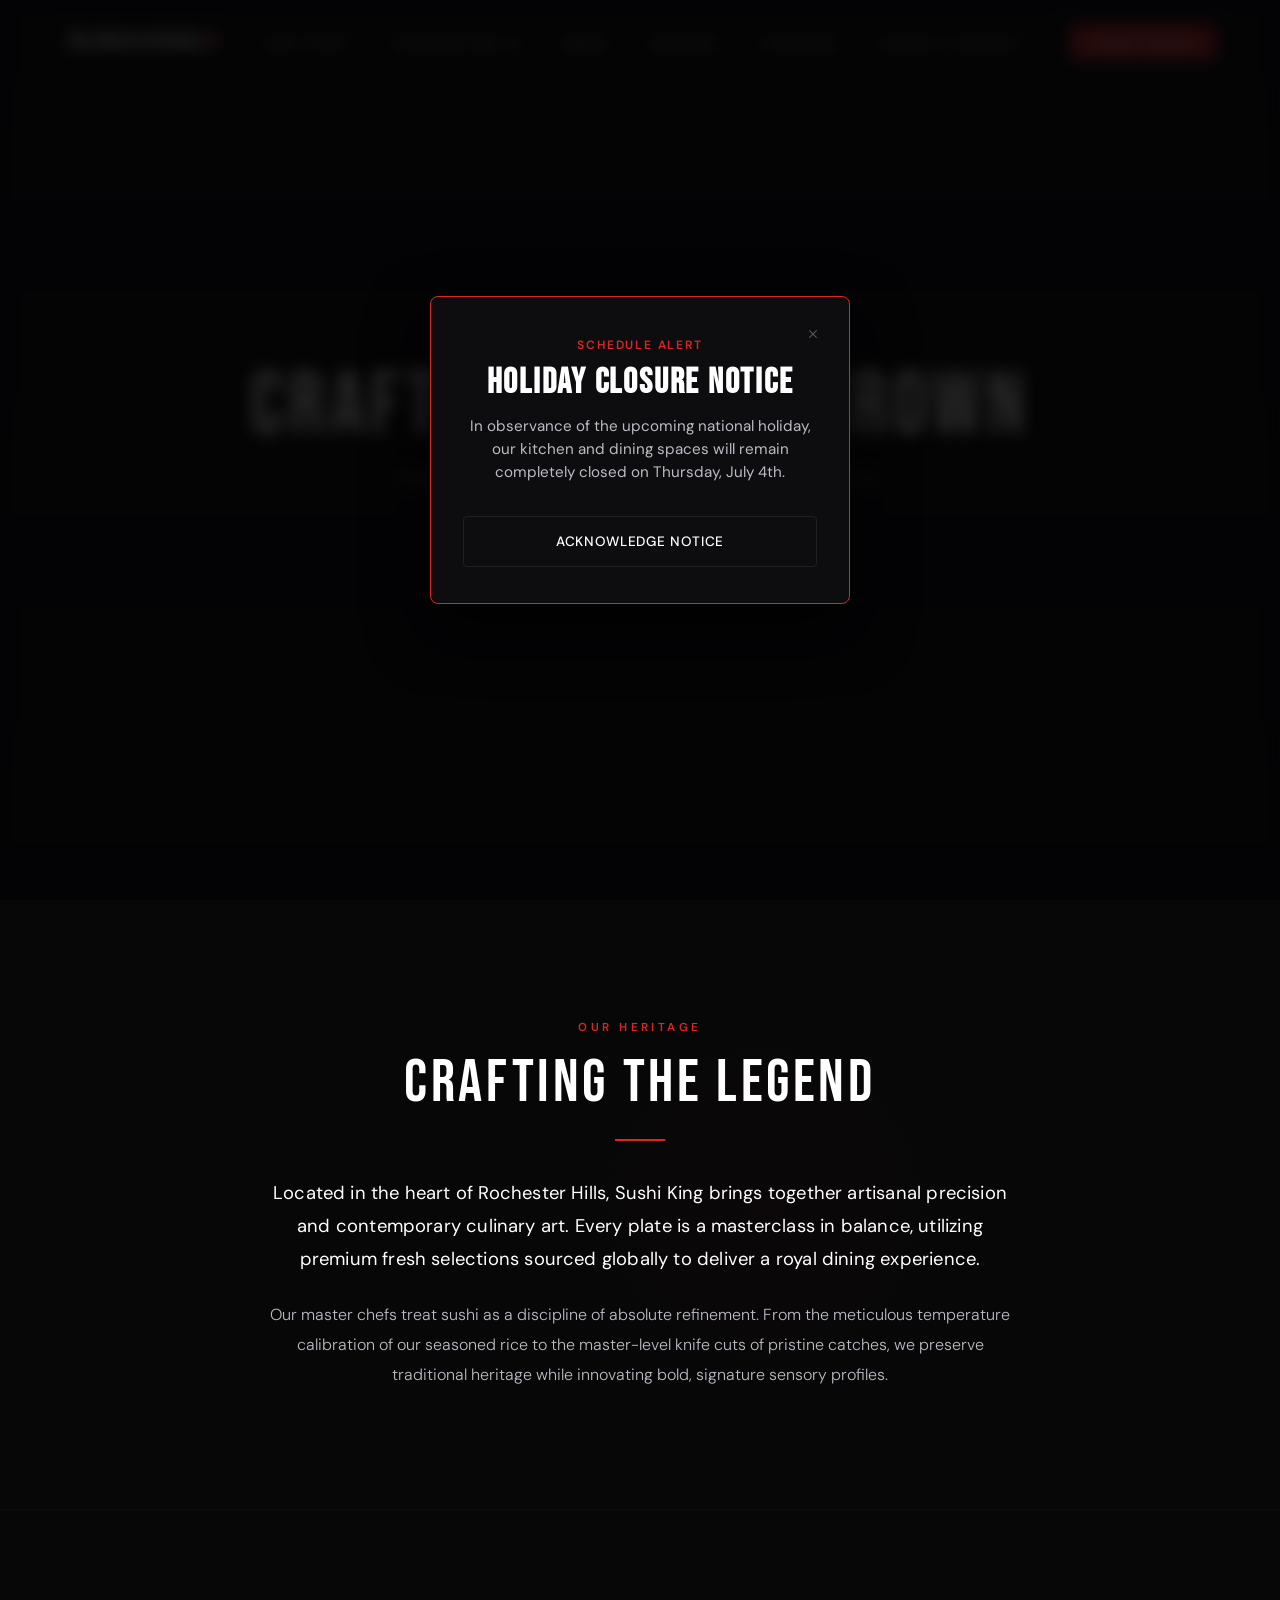
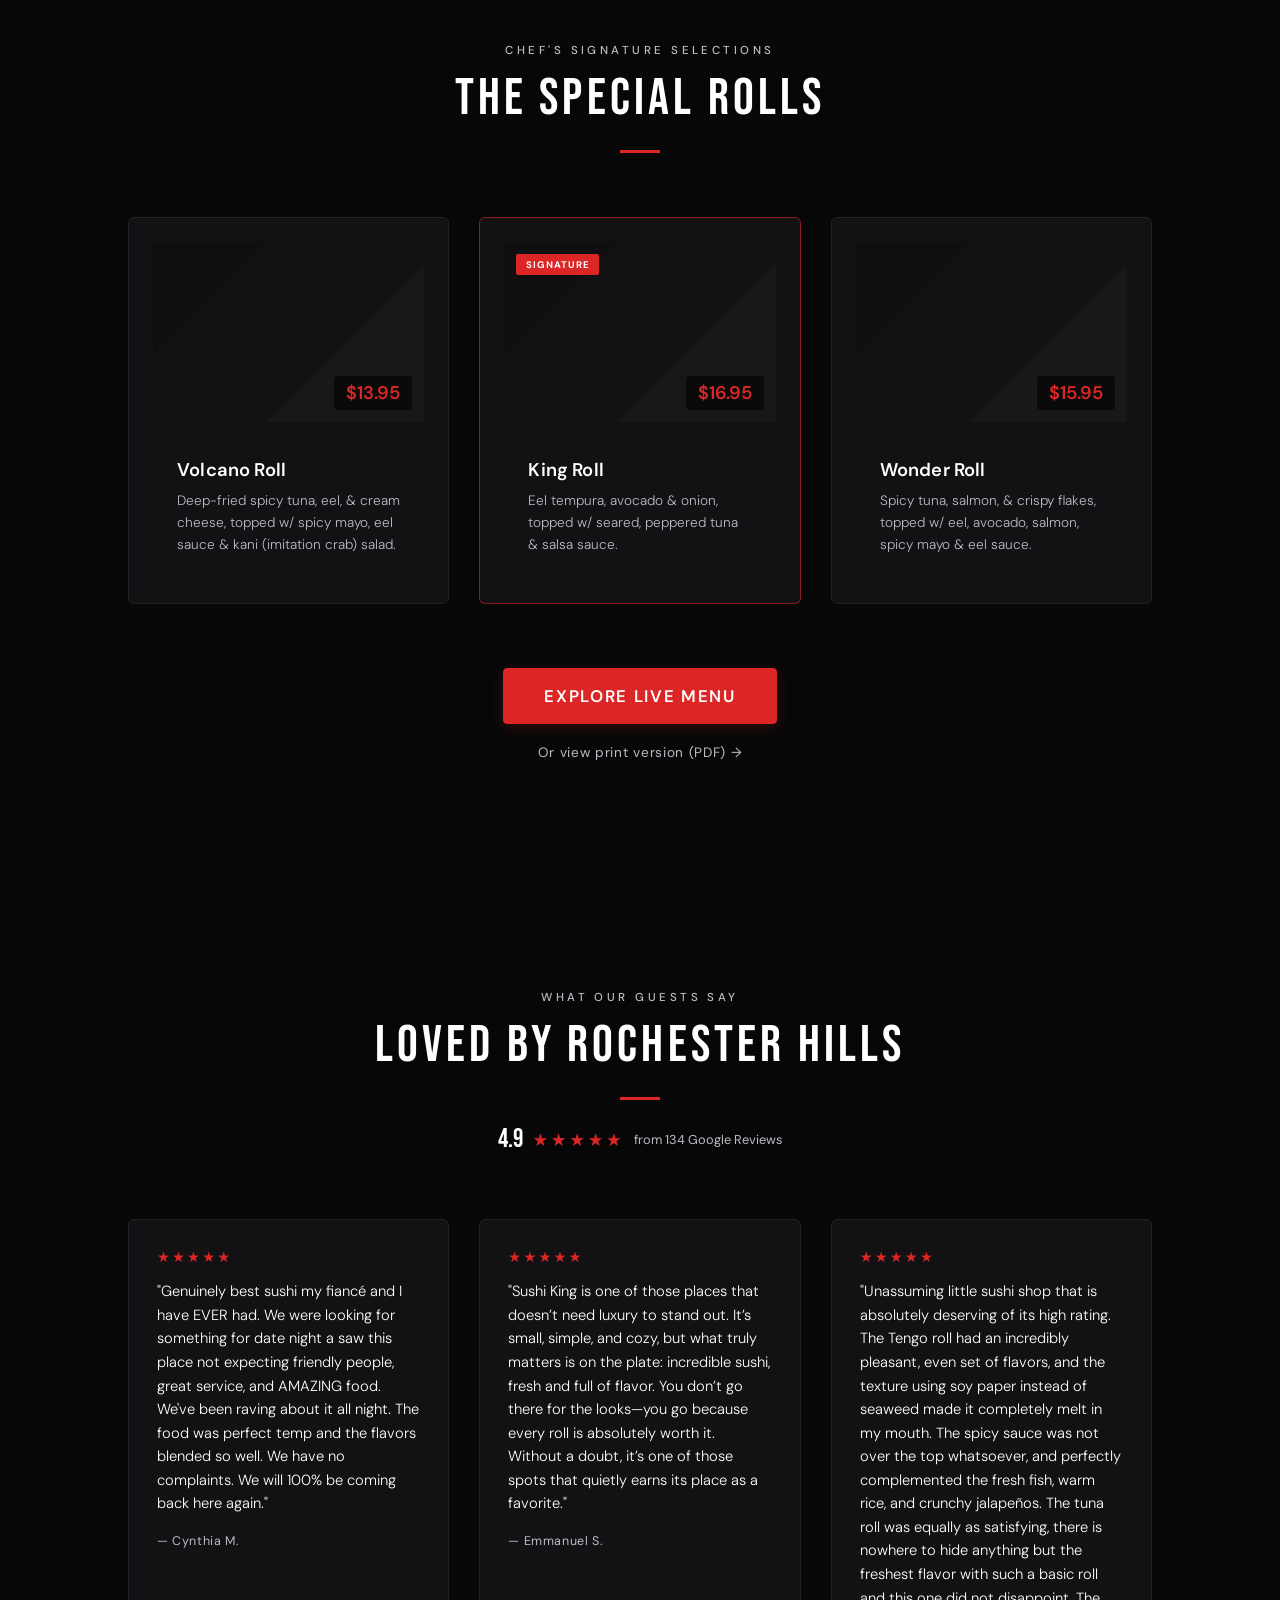
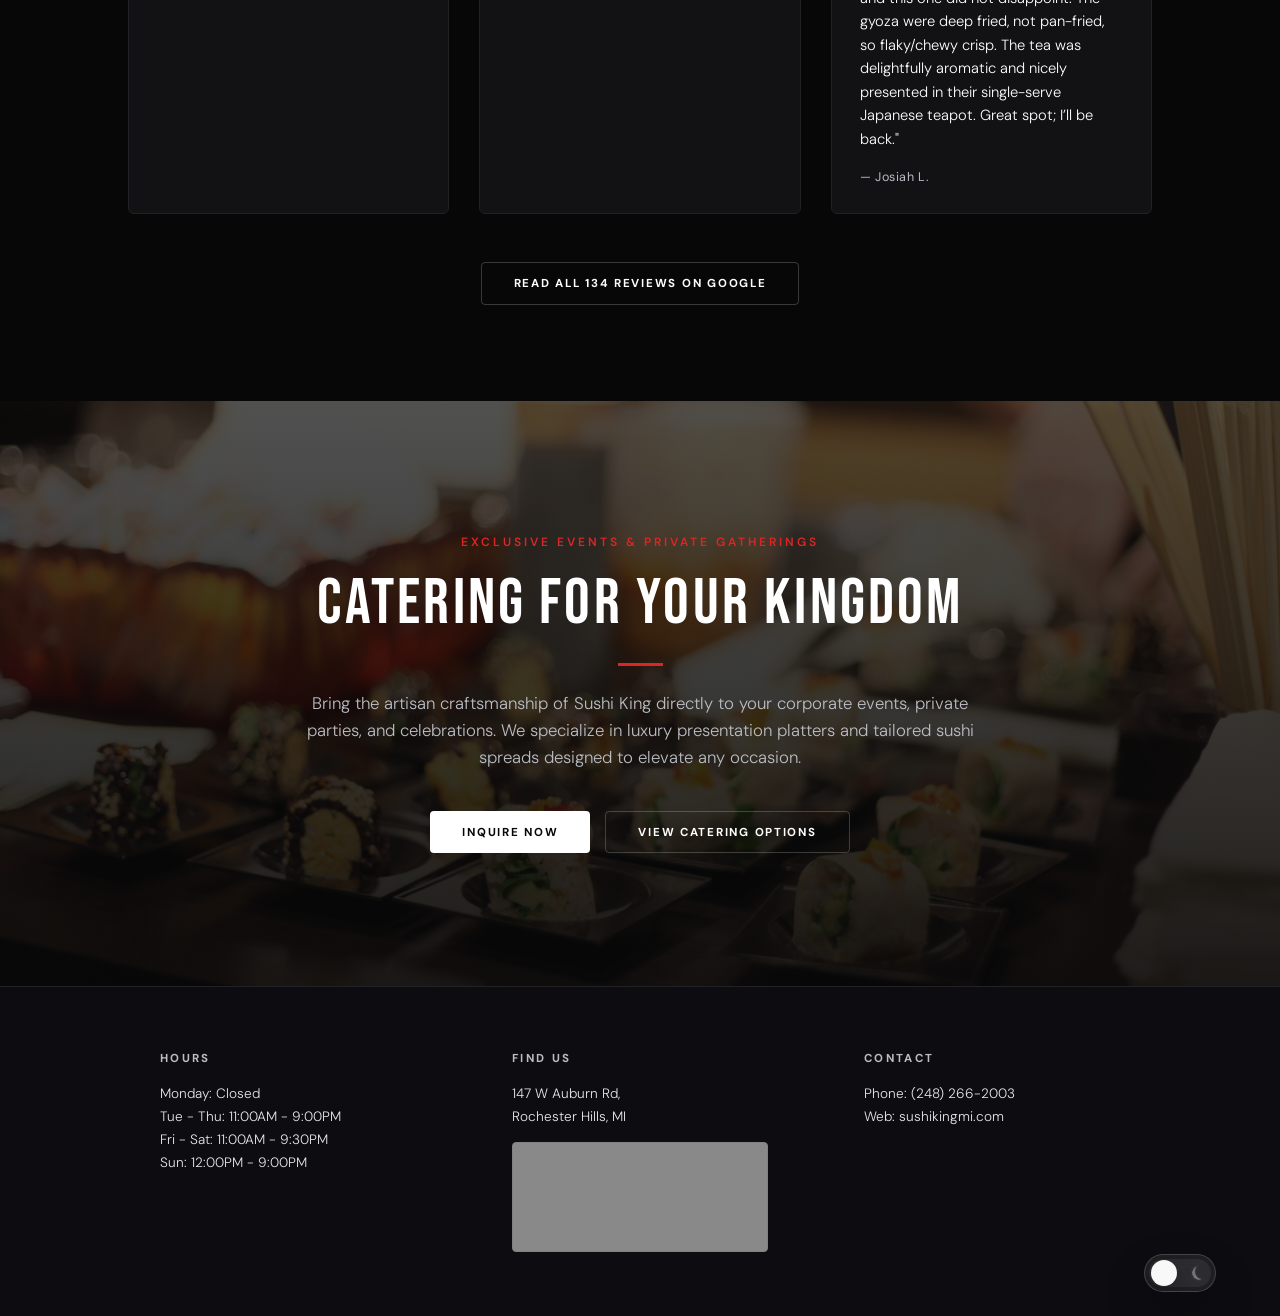
==== commit 937f4dd7: "Major CSS Condensation, added more videos, fixed abrupt loop cuts" ====
--- a/index.html
+++ b/index.html
@@ -189,8 +189,8 @@
     </header>
 
     <section class="hero">
-        <video autoplay loop muted playsinline class="hero-video">
-            <source src="assets/8902084-hd_1920_1080_25fps.mp4" type="video/mp4">
+        <video autoplay muted playsinline class="hero-video" id="hero-video"
+            src="assets/8902084-hd_1920_1080_25fps.mp4"></video>
         </video>
         <div class="hero-overlay"></div>
 
@@ -203,7 +203,8 @@
                 <a href="menu.html" class="hero-btn primary">Explore Menu</a>
                 <a href="#hours" class="hero-btn secondary">Hours & Location</a>
             </div>
-            <p class="hero-order-note sr-only">Order direct at sushikingmi.com — no third-party markup, and your order goes
+            <p class="hero-order-note sr-only">Order direct at sushikingmi.com — no third-party markup, and your order
+                goes
                 straight to our kitchen.</p>
         </div>
     </section>
@@ -292,33 +293,43 @@
             <!-- TODO: replace each quote below with a real review you've selected from Google -->
             <a href="https://maps.app.goo.gl/esLVZ8RGGNcTuCfF7" target="_blank" rel="noopener" class="review-card">
                 <div class="review-stars" aria-hidden="true">★★★★★</div>
-                <p class="review-quote">"Genuinely best sushi my fiancé and I have EVER had. We were looking for something for date night a saw this place not expecting friendly people, great service, and AMAZING food. We've been raving about it all night. The food was perfect temp and the flavors blended so well. We have no complaints. We will 100% be coming back here again."</p>
+                <p class="review-quote">"Genuinely best sushi my fiancé and I have EVER had. We were looking for
+                    something for date night a saw this place not expecting friendly people, great service, and AMAZING
+                    food. We've been raving about it all night. The food was perfect temp and the flavors blended so
+                    well. We have no complaints. We will 100% be coming back here again."</p>
                 <div class="review-author-row">
-                    <img src="https://lh3.googleusercontent.com/a-/ALV-UjWWwlDQwaUcp6ZA3seug1bMQUaNShvsjuLg_0G8T_mPFQ0J0KW8Yw=w32-h32-p-rp-mo-br100" alt="" class="review-avatar" loading="lazy"
-                        onerror="this.style.display='none'">
+                    <img src="https://lh3.googleusercontent.com/a-/ALV-UjWWwlDQwaUcp6ZA3seug1bMQUaNShvsjuLg_0G8T_mPFQ0J0KW8Yw=w32-h32-p-rp-mo-br100"
+                        alt="" class="review-avatar" loading="lazy" onerror="this.style.display='none'">
                     <span class="review-author">— Cynthia M.</span>
                 </div>
             </a>
 
             <a href="https://maps.app.goo.gl/TzMPEjevjAyPXUpE9" target="_blank" rel="noopener" class="review-card">
                 <div class="review-stars" aria-hidden="true">★★★★★</div>
-                <p class="review-quote">"Sushi King is one of those places that doesn’t need luxury to stand out. It’s small, simple, and cozy, but what truly matters is on the plate: incredible sushi, fresh and full of flavor. You don’t go there for the looks—you go because every roll is absolutely worth it. Without a doubt, it’s one of those spots that quietly earns its place as a favorite."</p>
+                <p class="review-quote">"Sushi King is one of those places that doesn’t need luxury to stand out. It’s
+                    small, simple, and cozy, but what truly matters is on the plate: incredible sushi, fresh and full of
+                    flavor. You don’t go there for the looks—you go because every roll is absolutely worth it. Without a
+                    doubt, it’s one of those spots that quietly earns its place as a favorite."</p>
                 <div class="review-author-row">
-                    <img src="" alt="" class="review-avatar" loading="lazy"
-                        onerror="this.style.display='none'">
+                    <img src="" alt="" class="review-avatar" loading="lazy" onerror="this.style.display='none'">
                     <span class="review-author">— Emmanuel S.</span>
                 </div>
             </a>
 
             <a href="https://maps.app.goo.gl/1rURQuuETWeeQfzB7" target="_blank" rel="noopener" class="review-card">
                 <div class="review-stars" aria-hidden="true">★★★★★</div>
-                <p class="review-quote">"Unassuming little sushi shop that is absolutely deserving of its high rating. The Tengo roll had an incredibly pleasant, even set of flavors, and the texture using soy paper instead of seaweed made it completely melt in my mouth. The spicy sauce was not over the top whatsoever, and perfectly complemented the fresh fish, warm rice, and crunchy jalapeños.
-The tuna roll was equally as satisfying, there is nowhere to hide anything but the freshest flavor with such a basic roll and this one did not disappoint.
-The gyoza were deep fried, not pan-fried, so flaky/chewy crisp. The tea was delightfully aromatic and nicely presented in their single-serve Japanese teapot.
-Great spot; I’ll be back."</p>
+                <p class="review-quote">"Unassuming little sushi shop that is absolutely deserving of its high rating.
+                    The Tengo roll had an incredibly pleasant, even set of flavors, and the texture using soy paper
+                    instead of seaweed made it completely melt in my mouth. The spicy sauce was not over the top
+                    whatsoever, and perfectly complemented the fresh fish, warm rice, and crunchy jalapeños.
+                    The tuna roll was equally as satisfying, there is nowhere to hide anything but the freshest flavor
+                    with such a basic roll and this one did not disappoint.
+                    The gyoza were deep fried, not pan-fried, so flaky/chewy crisp. The tea was delightfully aromatic
+                    and nicely presented in their single-serve Japanese teapot.
+                    Great spot; I’ll be back."</p>
                 <div class="review-author-row">
-                    <img src="https://lh3.googleusercontent.com/a-/ALV-UjUJEyYTl0BCbO6NypUKhzI9n5HNWTuTuuT3Z_gh8_HWFbiglilr=w32-h32-p-rp-mo-ba12-br100" alt="" class="review-avatar" loading="lazy"
-                        onerror="this.style.display='none'">
+                    <img src="https://lh3.googleusercontent.com/a-/ALV-UjUJEyYTl0BCbO6NypUKhzI9n5HNWTuTuuT3Z_gh8_HWFbiglilr=w32-h32-p-rp-mo-ba12-br100"
+                        alt="" class="review-avatar" loading="lazy" onerror="this.style.display='none'">
                     <span class="review-author">— Josiah L.</span>
                 </div>
             </a>
--- a/styles.css
+++ b/styles.css
@@ -255,6 +255,7 @@
 }
 
 .hero-video {
+    transition: opacity 0.6s ease;
     position: absolute;
     top: 0;
     left: 0;
@@ -262,6 +263,10 @@
     height: 100%;
     object-fit: cover;
     z-index: 1;
+}
+
+.hero-video.fading {
+    opacity: 0;
 }
 
 .hero-overlay {
--- a/styles.css
+++ b/styles.css
@@ -255,6 +255,7 @@
 }
 
 .hero-video {
+    transition: opacity 0.6s ease;
     position: absolute;
     top: 0;
     left: 0;
@@ -262,6 +263,10 @@
     height: 100%;
     object-fit: cover;
     z-index: 1;
+}
+
+.hero-video.fading {
+    opacity: 0;
 }
 
 .hero-overlay {
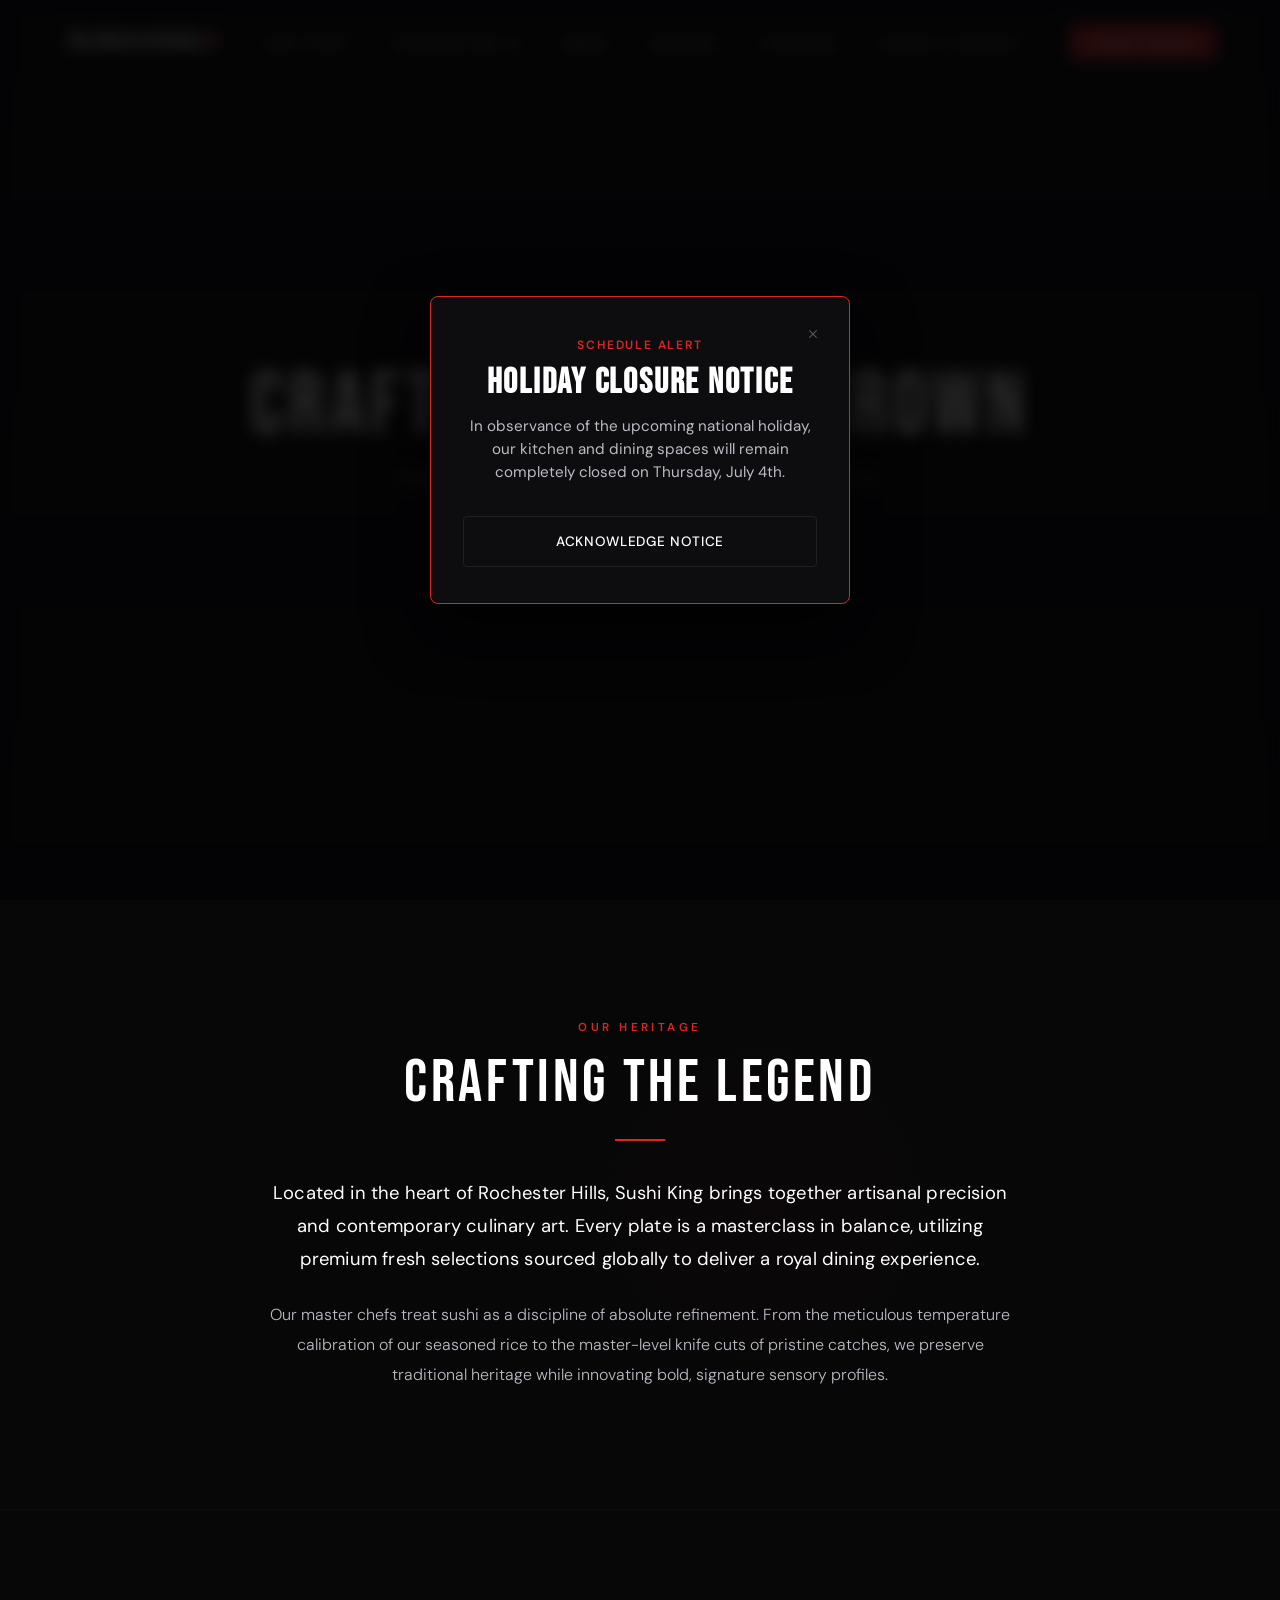
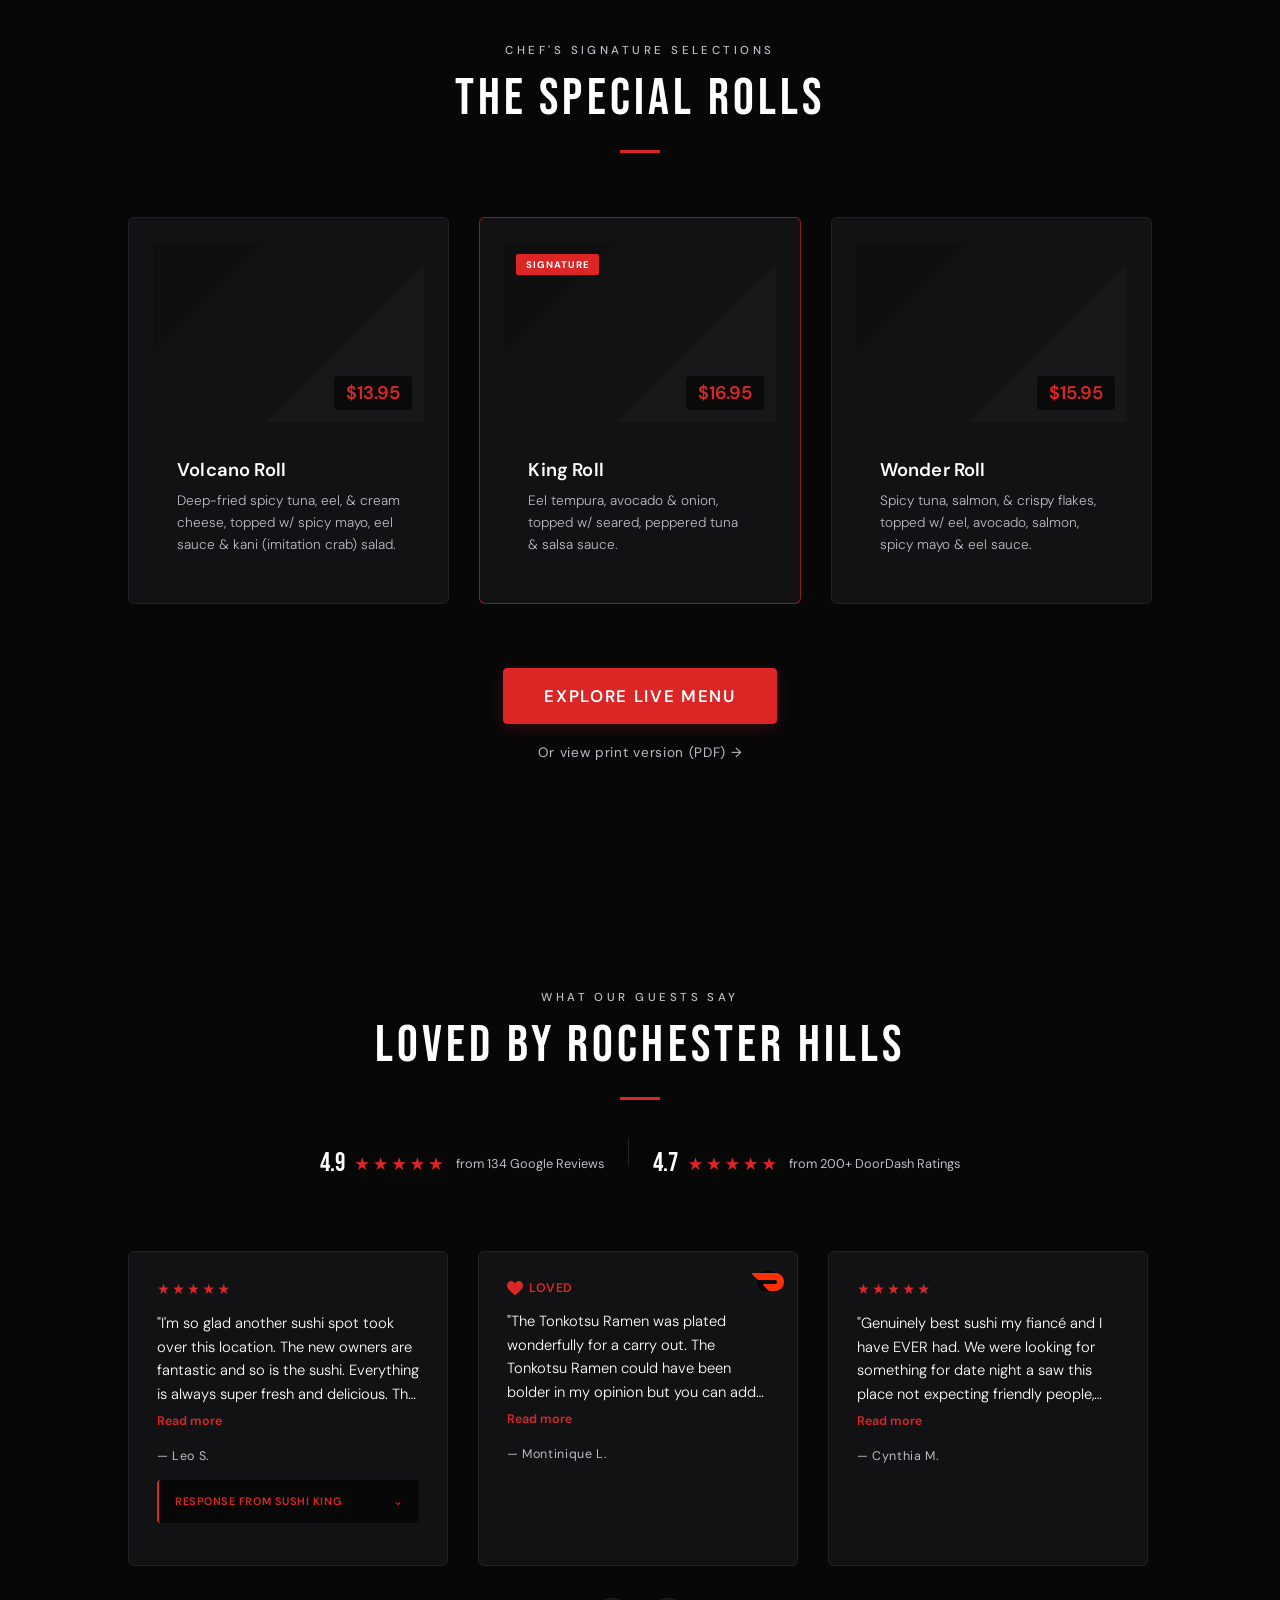
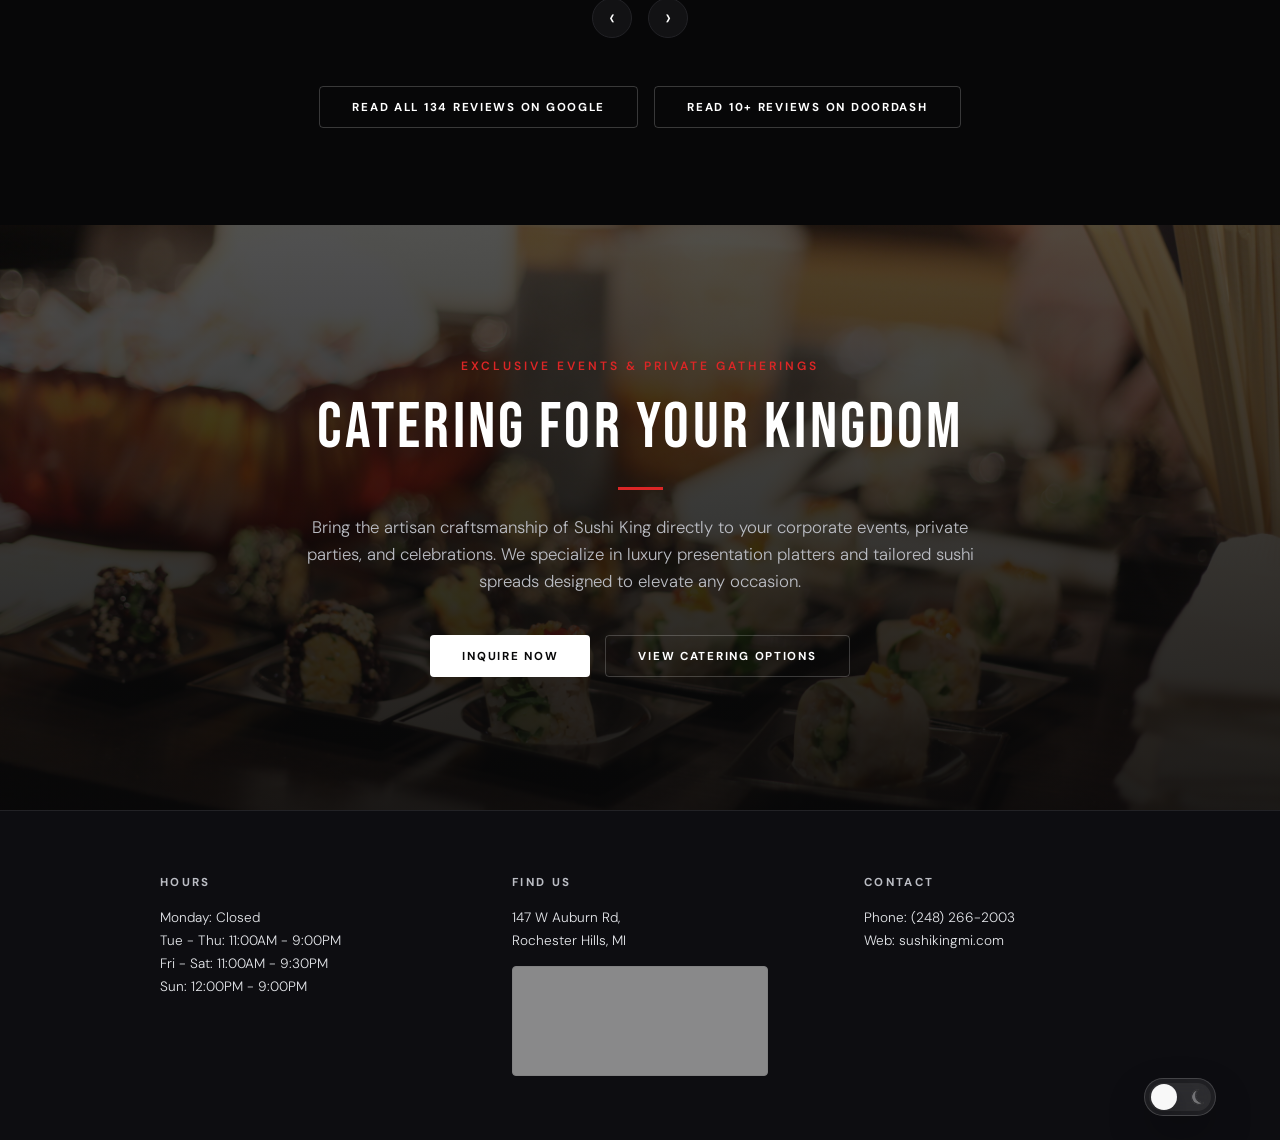
==== commit caa5a9cc: "Added reviews" ====
--- a/index.html
+++ b/index.html
@@ -1,419 +1,665 @@
-<!DOCTYPE html>
-<html lang="en">
-
-<head>
-    <link rel="preload" href="styles.css" as="style">
-
-    <meta charset="UTF-8">
-    <meta name="viewport" content="width=device-width, initial-scale=1.0">
-    <title>Sushi King | Authentic Japanese Sushi Restaurant — Rochester Hills, MI</title>
-
-    <!-- SEO -->
-    <meta name="description"
-        content="Sushi King in Rochester Hills, MI — artisan sushi, specialty rolls, poke bowls & sashimi crafted with premium fresh ingredients. Dine in or order online.">
-    <meta name="keywords"
-        content="sushi Rochester Hills, Japanese restaurant Michigan, sushi rolls, poke bowls, sashimi, lunch specials, Sushi King MI">
-    <meta name="robots" content="index, follow">
-    <link rel="canonical" href="https://www.sushikingmi.com/">
-
-    <!-- Open Graph -->
-    <meta property="og:title" content="Sushi King | Rochester Hills, MI">
-    <meta property="og:description"
-        content="Artisan sushi, specialty rolls & poke bowls crafted with premium fresh ingredients. Order online or visit us in Rochester Hills.">
-    <meta property="og:type" content="restaurant">
-    <meta property="og:url" content="https://www.sushikingmi.com/">
-    <meta property="og:locale" content="en_US">
-    <meta property="og:image" content="https://ettran777.github.io/SushiKing/assets/sushiKingOGImage.png">
-
-    <!-- Twitter Card -->
-    <meta name="twitter:card" content="summary_large_image">
-    <meta name="twitter:title" content="Sushi King | Rochester Hills, MI">
-    <meta name="twitter:description"
-        content="Artisan sushi, specialty rolls & poke bowls crafted with premium fresh ingredients. Order online or visit us in Rochester Hills.">
-    <meta name="twitter:image" content="https://ettran777.github.io/SushiKing/assets/sushiKingOGImage.png">
-
-    <!-- Font preload — eliminates FOUT flash on Bebas Neue hero heading -->
-    <link rel="preconnect" href="https://fonts.googleapis.com">
-    <link rel="preconnect" href="https://fonts.gstatic.com" crossorigin>
-    <link rel="preload" as="style"
-        href="https://fonts.googleapis.com/css2?family=Bebas+Neue&family=DM+Sans:ital,opsz,wght@0,9..40,300;0,9..40,400;0,9..40,500;0,9..40,600;0,9..40,700;1,9..40,400&display=swap">
-    <link rel="stylesheet"
-        href="https://fonts.googleapis.com/css2?family=Bebas+Neue&family=DM+Sans:ital,opsz,wght@0,9..40,300;0,9..40,400;0,9..40,500;0,9..40,600;0,9..40,700;1,9..40,400&display=swap">
-    <link rel="stylesheet" href="styles.css" id="main-theme">
-    <link rel="icon" href="assets/favicon.ico">
-
-    <!-- Advanced SEO -->
-    <script type="application/ld+json">
-{
-  "@context": "https://schema.org",
-  "@type": "Restaurant",
-  "@id": "https://www.sushikingmi.com/#restaurant",
-  "name": "Sushi King",
-  "servesCuisine": ["Japanese", "Sushi"],
-  "image": [
-    "https://www.sushikingmi.com/assets/horizontalVerWhite.png",
-    "https://www.sushikingmi.com/assets/sushiKingOGImage.png"
-  ],
-  "url": "https://www.sushikingmi.com/",
-  "telephone": "+12482662003",
-  "priceRange": "$$",
-  "menu": "https://www.sushikingmi.com/menu.html#main-menu",
-  "acceptsReservations": false,
-  "aggregateRating": {
-    "@type": "AggregateRating",
-    "ratingValue": "4.9",
-    "reviewCount": "134",
-    "bestRating": "5",
-    "worstRating": "1"
-  },
-  "address": {
-    "@type": "PostalAddress",
-    "streetAddress": "147 W Auburn Rd",
-    "addressLocality": "Rochester Hills",
-    "addressRegion": "MI",
-    "postalCode": "48307",
-    "addressCountry": "US"
-  },
-  "geo": {
-    "@type": "GeoCoordinates",
-    "latitude": 42.666324,
-    "longitude": -83.136452
-  },
-  "openingHoursSpecification": [
-    {
-      "@type": "OpeningHoursSpecification",
-      "dayOfWeek": ["Tuesday", "Wednesday", "Thursday"],
-      "opens": "11:00",
-      "closes": "21:00"
-    },
-    {
-      "@type": "OpeningHoursSpecification",
-      "dayOfWeek": ["Friday", "Saturday"],
-      "opens": "11:00",
-      "closes": "21:30"
-    },
-    {
-      "@type": "OpeningHoursSpecification",
-      "dayOfWeek": "Sunday",
-      "opens": "12:00",
-      "closes": "21:00"
-    }
-  ],
-  "potentialAction": [
-    {
-      "@type": "OrderAction",
-      "name": "Order Pickup or Delivery Directly",
-      "target": {
-        "@type": "EntryPoint",
-        "urlTemplate": "https://order.sushikingmi.com/",
-        "inLanguage": "en-US",
-        "actionPlatform": [
-          "http://schema.org/DesktopWebPlatform",
-          "http://schema.org/MobileWebPlatform"
-        ]
-      },
-      "deliveryMethod": ["https://schema.org/OnSitePickup"]
-    },
-    {
-      "@type": "OrderAction",
-      "name": "Order Delivery via DoorDash",
-      "target": {
-        "@type": "EntryPoint",
-        "urlTemplate": "https://www.doordash.com/en-CA/store/sushi-king-rochester-hills-24773079/",
-        "inLanguage": "en-US",
-        "actionPlatform": [
-          "http://schema.org/DesktopWebPlatform",
-          "http://schema.org/MobileWebPlatform"
-        ]
-      },
-      "deliveryMethod": ["https://schema.org/ParcelService"]
-    }
-  ],
-  "makesOffer": {
-    "@type": "Offer",
-    "url": "mailto:sushiking@gmail.com?subject=Catering%20Inquiry%20-%20Sushi%20King&body=Thank%20you%20for%20choosing%20Sushi%20King!%20Please%20fill%20out%20the%20details%20below%20so%20we%20can%20build%20your%20quote%3A%0D%0A%0D%0A-%20Full%20Name%3A%0D%0A-%20Phone%20Number%3A%0D%0A-%20Date%20%26%20Time%20of%20Event%3A%0D%0A-%20Estimated%20Guest%20Count%3A%0D%0A-%20Any%20Dietary%20Restrictions/Allergies%3A",
-    "itemOffered": {
-      "@type": "Service",
-      "name": "Catering",
-      "serviceType": "Catering",
-      "description": "Custom catering quotes for events, built from guest count, date, and dietary needs. Inquiries handled by email."
-    }
-  }
-}
-</script>
-
-    <script src="lunch-mode-config.js"></script>
-    <script src="lunch-mode-boot.js"></script>
-    <script src="theme-switcher.js"></script>
-</head>
-
-<body>
-
-    <header id="navbar">
-        <div class="logo-container">
-            <a href="#top">
-                <img src="assets/horizontalVerWhite.png" alt="Sushi King" class="nav-brand-logo">
-            </a>
-        </div>
-
-        <nav class="desktop-nav">
-            <a href="#story">Our Story</a>
-            <a href="#featured">Featured Rolls</a>
-            <a href="menu.html">Menu</a>
-            <a href="#reviews">Reviews</a>
-            <a href="#catering">Catering</a>
-            <a href="#hours">Hours & Contact</a>
-        </nav>
-
-        <div class="nav-actions">
-            <a href="https://order.sushikingmi.com/" class="cta-btn">ORDER ONLINE</a>
-
-            <button id="menu-toggle" aria-label="Toggle Menu" aria-expanded="false">
-                <span class="bar"></span>
-                <span class="bar"></span>
-                <span class="bar"></span>
-            </button>
-        </div>
-
-        <div id="mobile-overlay" class="mobile-menu">
-            <div class="mobile-nav-links">
-                <a href="https://order.sushikingmi.com/" class="mobile-link">Order Online</a>
-                <a href="#story" class="mobile-link">Our Story</a>
-                <a href="#featured" class="mobile-link">Featured Rolls</a>
-                <a href="menu.html" class="mobile-link">Menu</a>
-                <a href="#reviews" class="mobile-link">Reviews</a>
-                <a href="#catering" class="mobile-link">Catering</a>
-                <a href="#hours" class="mobile-link">Hours & Contact</a>
-            </div>
-        </div>
-    </header>
-
-    <section class="hero">
-        <video autoplay muted playsinline class="hero-video" id="hero-video"
-            src="assets/8902084-hd_1920_1080_25fps.mp4"></video>
-        </video>
-        <div class="hero-overlay"></div>
-
-        <div class="hero-content">
-            <span class="hero-sub">Welcome to Sushi King</span>
-            <h1>CRAFTED FOR THE CROWN <span class="sr-only">— Sushi King, Japanese Restaurant & Sushi Bar in Rochester
-                    Hills, MI</span></h1>
-            <p>Experience artisan precision in every single creation.</p>
-            <div class="hero-actions">
-                <a href="menu.html" class="hero-btn primary">Explore Menu</a>
-                <a href="#hours" class="hero-btn secondary">Hours & Location</a>
-            </div>
-            <p class="hero-order-note sr-only">Order direct at sushikingmi.com — no third-party markup, and your order
-                goes
-                straight to our kitchen.</p>
-        </div>
-    </section>
-
-    <section id="story" class="story-section reveal-on-scroll delay-100">
-        <div class="story-container">
-            <span class="story-tagline">Our Heritage</span>
-            <h2>Crafting The Legend</h2>
-            <div class="brand-divider"></div>
-            <p class="story-lead">
-                Located in the heart of Rochester Hills, Sushi King brings together artisanal precision and contemporary
-                culinary art. Every plate is a masterclass in balance, utilizing premium fresh selections sourced
-                globally to deliver a royal dining experience.
-            </p>
-            <p class="story-body">
-                Our master chefs treat sushi as a discipline of absolute refinement. From the meticulous temperature
-                calibration of our seasoned rice to the master-level knife cuts of pristine catches, we preserve
-                traditional heritage while innovating bold, signature sensory profiles.
-            </p>
-        </div>
-    </section>
-
-    <section id="featured" class="featured-section reveal-on-scroll delay-100">
-        <div class="section-header">
-            <span class="tagline">Chef's Signature Selections</span>
-            <h2>THE SPECIAL ROLLS</h2>
-            <div class="brand-divider"></div>
-        </div>
-
-        <div class="menu-grid">
-            <div class="menu-card">
-                <div class="card-img-placeholder">
-                    <span class="price-tag">$13.95</span>
-                </div>
-                <div class="card-body">
-                    <h3>Volcano Roll</h3>
-                    <p>Deep-fried spicy tuna, eel, & cream cheese, topped w/ spicy mayo, eel sauce & kani (imitation
-                        crab) salad.</p>
-                </div>
-
-            </div>
-
-            <div class="menu-card highlighted">
-                <div class="card-img-placeholder">
-                    <span class="price-tag">$16.95</span>
-                    <span class="badge">Signature</span>
-                </div>
-                <div class="card-body">
-                    <h3>King Roll</h3>
-                    <p>Eel tempura, avocado & onion, topped w/ seared, peppered tuna & salsa sauce.</p>
-                </div>
-            </div>
-
-            <div class="menu-card">
-                <div class="card-img-placeholder">
-                    <span class="price-tag">$15.95</span>
-                </div>
-                <div class="card-body">
-                    <h3>Wonder Roll</h3>
-                    <p>Spicy tuna, salmon, & crispy flakes, topped w/ eel, avocado, salmon, spicy mayo & eel sauce.</p>
-                </div>
-            </div>
-        </div>
-
-
-        <div class="menu-footer">
-            <a href="menu.html" class="view-onsite-btn">Explore Live Menu</a>
-            <a href="assets/finalsushimenu.pdf" target="_blank" class="download-link">Or view print version (PDF) →</a>
-        </div>
-    </section>
-
-
-    <section id="reviews" class="reviews-section reveal-on-scroll delay-100" style="scroll-margin-top: 70px;">
-        <div class="section-header">
-            <span class="tagline">What Our Guests Say</span>
-            <h2>Loved by Rochester Hills</h2>
-            <div class="brand-divider"></div>
-            <div class="reviews-rating-summary">
-                <span class="reviews-score">4.9</span>
-                <span class="reviews-stars" aria-hidden="true">★★★★★</span>
-                <span class="reviews-count">from 134 Google Reviews</span>
-            </div>
-        </div>
-
-        <div class="reviews-grid">
-            <!-- TODO: replace each quote below with a real review you've selected from Google -->
-            <a href="https://maps.app.goo.gl/esLVZ8RGGNcTuCfF7" target="_blank" rel="noopener" class="review-card">
-                <div class="review-stars" aria-hidden="true">★★★★★</div>
-                <p class="review-quote">"Genuinely best sushi my fiancé and I have EVER had. We were looking for
-                    something for date night a saw this place not expecting friendly people, great service, and AMAZING
-                    food. We've been raving about it all night. The food was perfect temp and the flavors blended so
-                    well. We have no complaints. We will 100% be coming back here again."</p>
-                <div class="review-author-row">
-                    <img src="https://lh3.googleusercontent.com/a-/ALV-UjWWwlDQwaUcp6ZA3seug1bMQUaNShvsjuLg_0G8T_mPFQ0J0KW8Yw=w32-h32-p-rp-mo-br100"
-                        alt="" class="review-avatar" loading="lazy" onerror="this.style.display='none'">
-                    <span class="review-author">— Cynthia M.</span>
-                </div>
-            </a>
-
-            <a href="https://maps.app.goo.gl/TzMPEjevjAyPXUpE9" target="_blank" rel="noopener" class="review-card">
-                <div class="review-stars" aria-hidden="true">★★★★★</div>
-                <p class="review-quote">"Sushi King is one of those places that doesn’t need luxury to stand out. It’s
-                    small, simple, and cozy, but what truly matters is on the plate: incredible sushi, fresh and full of
-                    flavor. You don’t go there for the looks—you go because every roll is absolutely worth it. Without a
-                    doubt, it’s one of those spots that quietly earns its place as a favorite."</p>
-                <div class="review-author-row">
-                    <img src="" alt="" class="review-avatar" loading="lazy" onerror="this.style.display='none'">
-                    <span class="review-author">— Emmanuel S.</span>
-                </div>
-            </a>
-
-            <a href="https://maps.app.goo.gl/1rURQuuETWeeQfzB7" target="_blank" rel="noopener" class="review-card">
-                <div class="review-stars" aria-hidden="true">★★★★★</div>
-                <p class="review-quote">"Unassuming little sushi shop that is absolutely deserving of its high rating.
-                    The Tengo roll had an incredibly pleasant, even set of flavors, and the texture using soy paper
-                    instead of seaweed made it completely melt in my mouth. The spicy sauce was not over the top
-                    whatsoever, and perfectly complemented the fresh fish, warm rice, and crunchy jalapeños.
-                    The tuna roll was equally as satisfying, there is nowhere to hide anything but the freshest flavor
-                    with such a basic roll and this one did not disappoint.
-                    The gyoza were deep fried, not pan-fried, so flaky/chewy crisp. The tea was delightfully aromatic
-                    and nicely presented in their single-serve Japanese teapot.
-                    Great spot; I’ll be back."</p>
-                <div class="review-author-row">
-                    <img src="https://lh3.googleusercontent.com/a-/ALV-UjUJEyYTl0BCbO6NypUKhzI9n5HNWTuTuuT3Z_gh8_HWFbiglilr=w32-h32-p-rp-mo-ba12-br100"
-                        alt="" class="review-avatar" loading="lazy" onerror="this.style.display='none'">
-                    <span class="review-author">— Josiah L.</span>
-                </div>
-            </a>
-        </div>
-
-        <div class="reviews-footer">
-            <a href="https://www.google.com/maps/place/Sushi+King/@42.6354707,-83.1371222,17z/data=!4m8!3m7!1s0x8824c3cbfa899843:0xe7f655df07456b58!8m2!3d42.6354707!4d-83.1345419!9m1!1b1!16s%2Fg%2F11sr_yr388?entry=ttu&g_ep=EgoyMDI2MDcxNS4wIKXMDSoASAFQAw%3D%3D"
-                target="_blank" rel="noopener" class="hero-btn secondary">Read All 134 Reviews on Google</a>
-        </div>
-    </section>
-
-    <section id="catering" class="catering-section reveal-on-scroll delay-100" style="scroll-margin-top: 70px;">
-        <div class="catering-overlay-dim"></div>
-        <div class="catering-inner-content">
-            <span class="catering-pre-title">Exclusive Events & Private Gatherings</span>
-            <h2>Catering for your Kingdom</h2>
-            <div class="catering-accent-line"></div>
-            <p>
-                Bring the artisan craftsmanship of Sushi King directly to your corporate events,
-                private parties, and celebrations. We specialize in luxury presentation platters
-                and tailored sushi spreads designed to elevate any occasion.
-            </p>
-            <div class="catering-btn-group">
-
-                <a class="hero-btn primary" data-modal-target="catering" data-modal-elevate="act-email">
-                    Inquire Now
-                </a>
-
-                <a href="assets/finalsushimenu.pdf" target="_blank" class="hero-btn secondary">View Catering Options</a>
-            </div>
-        </div>
-    </section>
-
-    <footer id="hours" class="info-footer" style="position: relative;">
-        <div class="footer-grid">
-            <div>
-                <h4>HOURS</h4>
-                <p><span>Monday: Closed</span><br>Tue - Thu: 11:00AM - 9:00PM<br>
-                    Fri - Sat: 11:00AM - 9:30PM<br>
-                    Sun: 12:00PM - 9:00PM<br>
-                </p>
-            </div>
-            <div>
-                <h4>FIND US</h4>
-                <div class="find-us-wrapper">
-                    <p>147 W Auburn Rd,<br>Rochester Hills, MI</p>
-
-                    <div class="map-container">
-                        <iframe
-                            src="https://www.google.com/maps/embed?pb=!1m18!1m12!1m3!1d2931.9566989446485!2d-83.14184652345095!3d42.662243716611594!2m3!1f0!2f0!3f0!3m2!1i1024!2i768!4f13.1!3m3!1m2!1s0x8824ea4b1f6db9bf%3A0x6002f5a6b0be6e18!2s147%20W%20Auburn%20Rd%2C%20Rochester%20Hills%2C%20MI%2048307!5e0!3m2!1sen!2sus!4v1718475000000!5m2!1sen!2sus"
-                            width="100%" height="100%" style="border:0;" allowfullscreen="" loading="lazy"
-                            referrerpolicy="no-referrer-when-downgrade">
-                        </iframe>
-                    </div>
-                </div>
-            </div>
-            <div>
-                <h4>CONTACT</h4>
-                <p>Phone: (248) 266-2003<br>Web: sushikingmi.com</p>
-            </div>
-        </div>
-        <div class="light-dark-mode-toggle">
-            <button id="theme-toggle" type="button" class="toggle-btn" aria-label="Toggle Light/Dark Mode"
-                aria-pressed="false">
-                <span class="toggle-bg"></span>
-                <span class="toggle-emoji toggle-sun" aria-hidden="true"></span>
-                <span class="toggle-emoji toggle-moon" aria-hidden="true"></span>
-                <span id="toggle-thumb" class="toggle-thumb"></span>
-            </button>
-        </div>
-    </footer>
-
-    <div data-auto-modal="flashSale"></div>
-    <div data-auto-modal="hoursAlert"></div>
-
-    <script src="app.js"></script>
-
-    <div id="universal-modal" class="uni-modal-overlay" aria-hidden="true">
-        <div class="uni-modal-wrapper">
-            <button id="close-uni-modal" class="uni-modal-close-trigger" aria-label="Dismiss Modal">&times;</button>
-            <div id="uni-modal-runtime-content"></div>
-        </div>
-    </div>
-
-</body>
-
+<!DOCTYPE html>
+<html lang="en">
+
+<head>
+    <link rel="preload" href="styles.css" as="style">
+
+    <meta charset="UTF-8">
+    <meta name="viewport" content="width=device-width, initial-scale=1.0">
+    <title>Sushi King | Authentic Japanese Sushi Restaurant — Rochester Hills, MI</title>
+
+    <!-- SEO -->
+    <meta name="description"
+        content="Sushi King in Rochester Hills, MI — artisan sushi, specialty rolls, poke bowls & sashimi crafted with premium fresh ingredients. Dine in or order online.">
+    <meta name="keywords"
+        content="sushi Rochester Hills, Japanese restaurant Michigan, sushi rolls, poke bowls, sashimi, lunch specials, Sushi King MI">
+    <meta name="robots" content="index, follow">
+    <link rel="canonical" href="https://www.sushikingmi.com/">
+
+    <!-- Open Graph -->
+    <meta property="og:title" content="Sushi King | Rochester Hills, MI">
+    <meta property="og:description"
+        content="Artisan sushi, specialty rolls & poke bowls crafted with premium fresh ingredients. Order online or visit us in Rochester Hills.">
+    <meta property="og:type" content="restaurant">
+    <meta property="og:url" content="https://www.sushikingmi.com/">
+    <meta property="og:locale" content="en_US">
+    <meta property="og:image" content="https://ettran777.github.io/SushiKing/assets/sushiKingOGImage.png">
+
+    <!-- Twitter Card -->
+    <meta name="twitter:card" content="summary_large_image">
+    <meta name="twitter:title" content="Sushi King | Rochester Hills, MI">
+    <meta name="twitter:description"
+        content="Artisan sushi, specialty rolls & poke bowls crafted with premium fresh ingredients. Order online or visit us in Rochester Hills.">
+    <meta name="twitter:image" content="https://ettran777.github.io/SushiKing/assets/sushiKingOGImage.png">
+
+    <!-- Font preload — eliminates FOUT flash on Bebas Neue hero heading -->
+    <link rel="preconnect" href="https://fonts.googleapis.com">
+    <link rel="preconnect" href="https://fonts.gstatic.com" crossorigin>
+    <link rel="preload" as="style"
+        href="https://fonts.googleapis.com/css2?family=Bebas+Neue&family=DM+Sans:ital,opsz,wght@0,9..40,300;0,9..40,400;0,9..40,500;0,9..40,600;0,9..40,700;1,9..40,400&display=swap">
+    <link rel="stylesheet"
+        href="https://fonts.googleapis.com/css2?family=Bebas+Neue&family=DM+Sans:ital,opsz,wght@0,9..40,300;0,9..40,400;0,9..40,500;0,9..40,600;0,9..40,700;1,9..40,400&display=swap">
+    <link rel="stylesheet" href="styles.css" id="main-theme">
+    <link rel="icon" href="assets/favicon.ico">
+
+    <!-- Advanced SEO -->
+    <script type="application/ld+json">
+{
+  "@context": "https://schema.org",
+  "@type": "Restaurant",
+  "@id": "https://www.sushikingmi.com/#restaurant",
+  "name": "Sushi King",
+  "servesCuisine": ["Japanese", "Sushi"],
+  "image": [
+    "https://www.sushikingmi.com/assets/horizontalVerWhite.png",
+    "https://www.sushikingmi.com/assets/sushiKingOGImage.png"
+  ],
+  "url": "https://www.sushikingmi.com/",
+  "telephone": "+12482662003",
+  "priceRange": "$$",
+  "menu": "https://www.sushikingmi.com/menu.html#main-menu",
+  "acceptsReservations": false,
+  "aggregateRating": {
+    "@type": "AggregateRating",
+    "ratingValue": "4.9",
+    "reviewCount": "134",
+    "bestRating": "5",
+    "worstRating": "1"
+  },
+  "address": {
+    "@type": "PostalAddress",
+    "streetAddress": "147 W Auburn Rd",
+    "addressLocality": "Rochester Hills",
+    "addressRegion": "MI",
+    "postalCode": "48307",
+    "addressCountry": "US"
+  },
+  "geo": {
+    "@type": "GeoCoordinates",
+    "latitude": 42.666324,
+    "longitude": -83.136452
+  },
+  "openingHoursSpecification": [
+    {
+      "@type": "OpeningHoursSpecification",
+      "dayOfWeek": ["Tuesday", "Wednesday", "Thursday"],
+      "opens": "11:00",
+      "closes": "21:00"
+    },
+    {
+      "@type": "OpeningHoursSpecification",
+      "dayOfWeek": ["Friday", "Saturday"],
+      "opens": "11:00",
+      "closes": "21:30"
+    },
+    {
+      "@type": "OpeningHoursSpecification",
+      "dayOfWeek": "Sunday",
+      "opens": "12:00",
+      "closes": "21:00"
+    }
+  ],
+  "potentialAction": [
+    {
+      "@type": "OrderAction",
+      "name": "Order Pickup or Delivery Directly",
+      "target": {
+        "@type": "EntryPoint",
+        "urlTemplate": "https://order.sushikingmi.com/",
+        "inLanguage": "en-US",
+        "actionPlatform": [
+          "http://schema.org/DesktopWebPlatform",
+          "http://schema.org/MobileWebPlatform"
+        ]
+      },
+      "deliveryMethod": ["https://schema.org/OnSitePickup"]
+    },
+    {
+      "@type": "OrderAction",
+      "name": "Order Delivery via DoorDash",
+      "target": {
+        "@type": "EntryPoint",
+        "urlTemplate": "https://www.doordash.com/en-CA/store/sushi-king-rochester-hills-24773079/",
+        "inLanguage": "en-US",
+        "actionPlatform": [
+          "http://schema.org/DesktopWebPlatform",
+          "http://schema.org/MobileWebPlatform"
+        ]
+      },
+      "deliveryMethod": ["https://schema.org/ParcelService"]
+    }
+  ],
+  "makesOffer": {
+    "@type": "Offer",
+    "url": "mailto:sushiking@gmail.com?subject=Catering%20Inquiry%20-%20Sushi%20King&body=Thank%20you%20for%20choosing%20Sushi%20King!%20Please%20fill%20out%20the%20details%20below%20so%20we%20can%20build%20your%20quote%3A%0D%0A%0D%0A-%20Full%20Name%3A%0D%0A-%20Phone%20Number%3A%0D%0A-%20Date%20%26%20Time%20of%20Event%3A%0D%0A-%20Estimated%20Guest%20Count%3A%0D%0A-%20Any%20Dietary%20Restrictions/Allergies%3A",
+    "itemOffered": {
+      "@type": "Service",
+      "name": "Catering",
+      "serviceType": "Catering",
+      "description": "Custom catering quotes for events, built from guest count, date, and dietary needs. Inquiries handled by email."
+    }
+  }
+}
+</script>
+
+    <script src="lunch-mode-config.js"></script>
+    <script src="lunch-mode-boot.js"></script>
+    <script src="theme-switcher.js"></script>
+</head>
+
+<body>
+
+    <header id="navbar">
+        <div class="logo-container">
+            <a href="#top">
+                <img src="assets/horizontalVerWhite.png" alt="Sushi King" class="nav-brand-logo">
+            </a>
+        </div>
+
+        <nav class="desktop-nav">
+            <a href="#story">Our Story</a>
+            <a href="#featured">Featured Rolls</a>
+            <a href="menu.html">Menu</a>
+            <a href="#reviews">Reviews</a>
+            <a href="#catering">Catering</a>
+            <a href="#hours">Hours & Contact</a>
+        </nav>
+
+        <div class="nav-actions">
+            <a href="https://order.sushikingmi.com/" class="cta-btn">ORDER ONLINE</a>
+
+            <button id="menu-toggle" aria-label="Toggle Menu" aria-expanded="false">
+                <span class="bar"></span>
+                <span class="bar"></span>
+                <span class="bar"></span>
+            </button>
+        </div>
+
+        <div id="mobile-overlay" class="mobile-menu">
+            <div class="mobile-nav-links">
+                <a href="https://order.sushikingmi.com/" class="mobile-link">Order Online</a>
+                <a href="#story" class="mobile-link">Our Story</a>
+                <a href="#featured" class="mobile-link">Featured Rolls</a>
+                <a href="menu.html" class="mobile-link">Menu</a>
+                <a href="#reviews" class="mobile-link">Reviews</a>
+                <a href="#catering" class="mobile-link">Catering</a>
+                <a href="#hours" class="mobile-link">Hours & Contact</a>
+            </div>
+        </div>
+    </header>
+
+    <section class="hero">
+        <video autoplay muted playsinline class="hero-video" id="hero-video"
+            src="assets/8902084-hd_1920_1080_25fps.mp4"></video>
+        </video>
+        <div class="hero-overlay"></div>
+
+        <div class="hero-content">
+            <span class="hero-sub">Welcome to Sushi King</span>
+            <h1>CRAFTED FOR THE CROWN <span class="sr-only">— Sushi King, Japanese Restaurant & Sushi Bar in Rochester
+                    Hills, MI</span></h1>
+            <p>Experience artisan precision in every single creation.</p>
+            <div class="hero-actions">
+                <a href="menu.html" class="hero-btn primary">Explore Menu</a>
+                <a href="#hours" class="hero-btn secondary">Hours & Location</a>
+            </div>
+            <p class="hero-order-note sr-only">Order direct at sushikingmi.com — no third-party markup, and your order
+                goes
+                straight to our kitchen.</p>
+        </div>
+    </section>
+
+    <section id="story" class="story-section reveal-on-scroll delay-100">
+        <div class="story-container">
+            <span class="story-tagline">Our Heritage</span>
+            <h2>Crafting The Legend</h2>
+            <div class="brand-divider"></div>
+            <p class="story-lead">
+                Located in the heart of Rochester Hills, Sushi King brings together artisanal precision and contemporary
+                culinary art. Every plate is a masterclass in balance, utilizing premium fresh selections sourced
+                globally to deliver a royal dining experience.
+            </p>
+            <p class="story-body">
+                Our master chefs treat sushi as a discipline of absolute refinement. From the meticulous temperature
+                calibration of our seasoned rice to the master-level knife cuts of pristine catches, we preserve
+                traditional heritage while innovating bold, signature sensory profiles.
+            </p>
+        </div>
+    </section>
+
+    <section id="featured" class="featured-section reveal-on-scroll delay-100">
+        <div class="section-header">
+            <span class="tagline">Chef's Signature Selections</span>
+            <h2>THE SPECIAL ROLLS</h2>
+            <div class="brand-divider"></div>
+        </div>
+
+        <div class="menu-grid">
+            <div class="menu-card">
+                <div class="card-img-placeholder">
+                    <span class="price-tag">$13.95</span>
+                </div>
+                <div class="card-body">
+                    <h3>Volcano Roll</h3>
+                    <p>Deep-fried spicy tuna, eel, & cream cheese, topped w/ spicy mayo, eel sauce & kani (imitation
+                        crab) salad.</p>
+                </div>
+
+            </div>
+
+            <div class="menu-card highlighted">
+                <div class="card-img-placeholder">
+                    <span class="price-tag">$16.95</span>
+                    <span class="badge">Signature</span>
+                </div>
+                <div class="card-body">
+                    <h3>King Roll</h3>
+                    <p>Eel tempura, avocado & onion, topped w/ seared, peppered tuna & salsa sauce.</p>
+                </div>
+            </div>
+
+            <div class="menu-card">
+                <div class="card-img-placeholder">
+                    <span class="price-tag">$15.95</span>
+                </div>
+                <div class="card-body">
+                    <h3>Wonder Roll</h3>
+                    <p>Spicy tuna, salmon, & crispy flakes, topped w/ eel, avocado, salmon, spicy mayo & eel sauce.</p>
+                </div>
+            </div>
+        </div>
+
+
+        <div class="menu-footer">
+            <a href="menu.html" class="view-onsite-btn">Explore Live Menu</a>
+            <a href="assets/finalsushimenu.pdf" target="_blank" class="download-link">Or view print version (PDF) →</a>
+        </div>
+    </section>
+
+
+    <section id="reviews" class="reviews-section reveal-on-scroll delay-100" style="scroll-margin-top: 70px;">
+        <div class="section-header">
+            <span class="tagline">What Our Guests Say</span>
+            <h2>Loved by Rochester Hills</h2>
+            <div class="brand-divider"></div>
+            <div class="reviews-summary-row">
+                <div class="reviews-rating-summary">
+                    <span class="reviews-score">4.9</span>
+                    <span class="reviews-stars" aria-hidden="true">★★★★★</span>
+                    <span class="reviews-count">from 134 Google Reviews</span>
+                </div>
+                <div class="reviews-rating-divider" aria-hidden="true"></div>
+                <div class="reviews-rating-summary">
+                    <span class="reviews-score">4.7</span>
+                    <span class="reviews-stars" aria-hidden="true">★★★★★</span>
+                    <span class="reviews-count">from 200+ DoorDash Ratings</span>
+                </div>
+            </div>
+        </div>
+
+        <div class="reviews-carousel-wrapper">
+
+            <div class="reviews-grid" id="reviews-track">
+
+                <a href="https://maps.app.goo.gl/wDEHa1qyWe4raPyYA" target="_blank" rel="noopener" class="review-card">
+                    <span class="review-source-badge">
+                        <img src="https://www.google.com/images/branding/product/ico/web_maps_icon_32dp.ico"
+                            alt="Google Maps" class="" onerror="this.parentElement.style.display='none'">
+                    </span>
+                    <div class="review-stars" aria-hidden="true">★★★★★</div>
+                    <div class="review-quote-wrapper">
+                        <p class="review-quote">"I'm so glad another sushi spot took over this location. The new
+                            owners are
+                            fantastic and so is the sushi. Everything is always super fresh and delicious. The portions
+                            are
+                            generous and the prices are fair. Rolls aren't overloaded with rice like a lot of other
+                            places
+                            so you can actually taste the other ingredients.<br><br>
+
+                            For poke bowl lovers... Sushi King does poke bowls right. Stop going to those poke chains
+                            and
+                            get it here instead. I promise you won't ever go back to those chains."</p>
+                        <button type="button" class="review-quote-toggle">Read more</button>
+                    </div>
+                    <div class="review-author-row">
+                        <img src="https://lh3.googleusercontent.com/a-/ALV-UjUGVn_zjGKboKdXk7XwQ7CeWoIsVppZ7b5wfd8m1yXlU0CW2nk=w32-h32-p-rp-mo-ba12-br100"
+                            alt="" class="review-avatar" loading="lazy" onerror="this.style.display='none'">
+                        <span class="review-author">— Leo S.</span>
+                    </div>
+
+                    <div class="review-owner-reply">
+                        <button type="button" class="review-owner-reply-toggle">
+                            <span class="review-owner-reply-label">Response from Sushi King</span>
+                            <span class="review-owner-reply-chevron" aria-hidden="true">⌄</span>
+                        </button>
+                        <p class="review-owner-reply-text">Thank you for the review Leo! It’s wonderful to hear you
+                            had
+                            a great time at our restaurant and we will continue to maintain our standards and improve
+                            for the future! Hope to see you back soon! With gratitude, the family at Sushi King.</p>
+                    </div>
+                </a>
+
+                <a href="https://www.doordash.com/reviews/store/24773079" target="_blank" rel="noopener"
+                    class="review-card">
+                    <span class="review-source-badge">
+                        <img src="assets/doordashTransparent.png" alt="DoorDash" class=""
+                            onerror="this.parentElement.style.display='none'">
+                    </span>
+                    <div class="review-loved" aria-hidden="true">
+                        <svg width="16" height="16" viewBox="0 0 16 16" fill="none" xmlns="http://www.w3.org/2000/svg">
+                            <path fill-rule="evenodd" clip-rule="evenodd"
+                                d="M1.21115 2.35998C2.01809 1.49718 3.1638 1 4.5 1C5.71345 1 6.65797 1.85037 7.26322 2.51005C7.53366 2.8048 7.78231 3.11431 8 3.3941C8.21769 3.11431 8.46634 2.8048 8.73678 2.51005C9.34203 1.85037 10.2866 1 11.5 1C12.8362 1 13.9819 1.49718 14.7889 2.35998C15.5882 3.21465 16 4.36783 16 5.59673C16 7.18405 15.2265 8.53401 14.112 9.80779C13.0224 11.0531 11.4886 12.3552 9.73966 13.8399L9.66219 13.9057L9.65999 13.9075L8.64499 14.7642C8.27139 15.0795 7.72457 15.0785 7.35215 14.7618L6.33862 13.8998L6.27811 13.8485C4.52187 12.3608 2.98153 11.0559 1.88825 9.80723C0.77355 8.53406 0 7.18407 0 5.59673C0 4.36783 0.411805 3.21465 1.21115 2.35998Z"
+                                fill="currentColor" />
+                        </svg>
+                        <span>Loved</span>
+                    </div>
+                    <div class="review-quote-wrapper">
+                        <p class="review-quote">"The Tonkotsu Ramen was plated wonderfully for a carry out. The
+                            Tonkotsu
+                            Ramen could have been bolder in my opinion but you can add additional flavors and spice on
+                            your
+                            own. The portions were great! I enjoyed the Wonder Roll, fresh tasting, but hard to pick
+                            up. The
+                            Sweet Potato Roll hand roll was so good, i wished it had more sauce on it!"</p>
+                        <button type="button" class="review-quote-toggle">Read more</button>
+                    </div>
+                    <div class="review-author-row">
+                        <img src="" alt="" class="review-avatar" loading="lazy" onerror="this.style.display='none'">
+                        <span class="review-author">— Montinique L.</span>
+                    </div>
+                </a>
+
+                <a href="https://maps.app.goo.gl/esLVZ8RGGNcTuCfF7" target="_blank" rel="noopener" class="review-card">
+                    <span class="review-source-badge">
+                        <img src="https://www.google.com/images/branding/product/ico/web_maps_icon_32dp.ico"
+                            alt="Google Maps" class="" onerror="this.parentElement.style.display='none'">
+                    </span>
+                    <div class="review-stars" aria-hidden="true">★★★★★</div>
+                    <div class="review-quote-wrapper">
+                        <p class="review-quote">"Genuinely best sushi my fiancé and I have EVER had. We were looking
+                            for
+                            something for date night a saw this place not expecting friendly people, great service,
+                            and
+                            AMAZING
+                            food. We've been raving about it all night. The food was perfect temp and the flavors
+                            blended so
+                            well. We have no complaints. We will 100% be coming back here again."</p>
+                        <button type="button" class="review-quote-toggle">Read more</button>
+                    </div>
+                    <div class="review-author-row">
+                        <img src="https://lh3.googleusercontent.com/a-/ALV-UjWWwlDQwaUcp6ZA3seug1bMQUaNShvsjuLg_0G8T_mPFQ0J0KW8Yw=w32-h32-p-rp-mo-br100"
+                            alt="" class="review-avatar" loading="lazy" onerror="this.style.display='none'">
+                        <span class="review-author">— Cynthia M.</span>
+                    </div>
+                </a>
+
+                <a href="https://www.doordash.com/reviews/store/24773079" target="_blank" rel="noopener"
+                    class="review-card">
+                    <span class="review-source-badge">
+                        <img src="assets/doordashTransparent.png" alt="DoorDash" class=""
+                            onerror="this.parentElement.style.display='none'">
+                    </span>
+                    <div class="review-loved" aria-hidden="true">
+                        <svg width="16" height="16" viewBox="0 0 16 16" fill="none" xmlns="http://www.w3.org/2000/svg">
+                            <path fill-rule="evenodd" clip-rule="evenodd"
+                                d="M1.21115 2.35998C2.01809 1.49718 3.1638 1 4.5 1C5.71345 1 6.65797 1.85037 7.26322 2.51005C7.53366 2.8048 7.78231 3.11431 8 3.3941C8.21769 3.11431 8.46634 2.8048 8.73678 2.51005C9.34203 1.85037 10.2866 1 11.5 1C12.8362 1 13.9819 1.49718 14.7889 2.35998C15.5882 3.21465 16 4.36783 16 5.59673C16 7.18405 15.2265 8.53401 14.112 9.80779C13.0224 11.0531 11.4886 12.3552 9.73966 13.8399L9.66219 13.9057L9.65999 13.9075L8.64499 14.7642C8.27139 15.0795 7.72457 15.0785 7.35215 14.7618L6.33862 13.8998L6.27811 13.8485C4.52187 12.3608 2.98153 11.0559 1.88825 9.80723C0.77355 8.53406 0 7.18407 0 5.59673C0 4.36783 0.411805 3.21465 1.21115 2.35998Z"
+                                fill="currentColor" />
+                        </svg>
+                        <span>Loved</span>
+                    </div>
+                    <div class="review-quote-wrapper">
+                        <p class="review-quote">"Wonderful atmosphere, friendly staff and intimate setting. Thoroughly
+                            enjoyed the flavor, portions and artistry of the sushi."</p>
+                        <button type="button" class="review-quote-toggle">Read more</button>
+                    </div>
+                    <div class="review-author-row">
+                        <img src="" alt="" class="review-avatar" loading="lazy" onerror="this.style.display='none'">
+                        <span class="review-author">— Zizheng W.</span>
+                    </div>
+                </a>
+
+                <a href="https://maps.app.goo.gl/TzMPEjevjAyPXUpE9" target="_blank" rel="noopener" class="review-card">
+                    <span class="review-source-badge">
+                        <img src="https://www.google.com/images/branding/product/ico/web_maps_icon_32dp.ico"
+                            alt="Google Maps" class="" onerror="this.parentElement.style.display='none'">
+                    </span>
+                    <div class="review-stars" aria-hidden="true">★★★★★</div>
+                    <div class="review-quote-wrapper">
+                        <p class="review-quote">"Sushi King is one of those places that doesn’t need luxury to stand
+                            out.
+                            It’s
+                            small, simple, and cozy, but what truly matters is on the plate: incredible sushi, fresh
+                            and
+                            full of
+                            flavor. You don’t go there for the looks—you go because every roll is absolutely worth it.
+                            Without a
+                            doubt, it’s one of those spots that quietly earns its place as a favorite."</p>
+                        <button type="button" class="review-quote-toggle">Read more</button>
+                    </div>
+                    <div class="review-author-row">
+                        <img src="" alt="" class="review-avatar" loading="lazy" onerror="this.style.display='none'">
+                        <span class="review-author">— Emmanuel S.</span>
+                    </div>
+                </a>
+
+                <a href="https://www.doordash.com/reviews/store/24773079" target="_blank" rel="noopener"
+                    class="review-card">
+                    <span class="review-source-badge">
+                        <img src="assets/doordashTransparent.png" alt="DoorDash" class=""
+                            onerror="this.parentElement.style.display='none'">
+                    </span>
+                    <div class="review-loved" aria-hidden="true">
+                        <svg width="16" height="16" viewBox="0 0 16 16" fill="none" xmlns="http://www.w3.org/2000/svg">
+                            <path fill-rule="evenodd" clip-rule="evenodd"
+                                d="M1.21115 2.35998C2.01809 1.49718 3.1638 1 4.5 1C5.71345 1 6.65797 1.85037 7.26322 2.51005C7.53366 2.8048 7.78231 3.11431 8 3.3941C8.21769 3.11431 8.46634 2.8048 8.73678 2.51005C9.34203 1.85037 10.2866 1 11.5 1C12.8362 1 13.9819 1.49718 14.7889 2.35998C15.5882 3.21465 16 4.36783 16 5.59673C16 7.18405 15.2265 8.53401 14.112 9.80779C13.0224 11.0531 11.4886 12.3552 9.73966 13.8399L9.66219 13.9057L9.65999 13.9075L8.64499 14.7642C8.27139 15.0795 7.72457 15.0785 7.35215 14.7618L6.33862 13.8998L6.27811 13.8485C4.52187 12.3608 2.98153 11.0559 1.88825 9.80723C0.77355 8.53406 0 7.18407 0 5.59673C0 4.36783 0.411805 3.21465 1.21115 2.35998Z"
+                                fill="currentColor" />
+                        </svg>
+                        <span>Loved</span>
+                    </div>
+                    <div class="review-quote-wrapper">
+                        <p class="review-quote">"Poke Bowl and miso soup was fresh and high quality ingredients. Definitely one of my go to places for delivery and dine in."</p>
+                        <button type="button" class="review-quote-toggle">Read more</button>
+                    </div>
+                    <div class="review-author-row">
+                        <img src="" alt="" class="review-avatar" loading="lazy" onerror="this.style.display='none'">
+                        <span class="review-author">— Angel C.</span>
+                    </div>
+                </a>
+
+                <a href="https://maps.app.goo.gl/dfyxGFDxvmac2Hgf8" target="_blank" rel="noopener" class="review-card">
+                    <span class="review-source-badge">
+                        <img src="https://www.google.com/images/branding/product/ico/web_maps_icon_32dp.ico"
+                            alt="Google Maps" class="" onerror="this.parentElement.style.display='none'">
+                    </span>
+                    <div class="review-stars" aria-hidden="true">★★★★★</div>
+                    <div class="review-quote-wrapper">
+                        <p class="review-quote">"I came here with my family to try it for the first time, and it did
+                            not
+                            disappoint! Everything was SO good and SO fresh. The sashimi pieces were so big! I also
+                            appreciate that they have fresh uni, it was so good. Other places serve uni, but you can
+                            taste
+                            right away that it’s not fresh.<br><br>
+
+                            Atmosphere and service was great! It does take a while to get your food because there’s a
+                            limited number of people working, but we didn’t mind because it was well worth the wait!
+                            We will
+                            be back :)"</p>
+                        <button type="button" class="review-quote-toggle">Read more</button>
+                    </div>
+                    <div class="review-author-row">
+                        <img src="" alt="" class="review-avatar" loading="lazy" onerror="this.style.display='none'">
+                        <span class="review-author">— Michelle S.</span>
+                    </div>
+
+                    <div class="review-owner-reply">
+                        <button type="button" class="review-owner-reply-toggle">
+                            <span class="review-owner-reply-label">Response from Sushi King</span>
+                            <span class="review-owner-reply-chevron" aria-hidden="true">⌄</span>
+                        </button>
+                        <p class="review-owner-reply-text">Thank you for the review Michelle! We pride ourselves over
+                            our freshness and quality in
+                            everything we do, and we are very happy it was shared through the plate. We have heard
+                            your
+                            feedback, we are a family restaurant and not many staffs but we will continue to better
+                            our
+                            efficiency for the long wait time for busy hours. Thank you so much for the feedback and
+                            the
+                            review, and we hope to see you again soon! The family at Sushi King.</p>
+                    </div>
+                </a>
+
+                <a href="https://www.doordash.com/reviews/store/24773079" target="_blank" rel="noopener"
+                    class="review-card">
+                    <span class="review-source-badge">
+                        <img src="assets/doordashTransparent.png" alt="DoorDash" class=""
+                            onerror="this.parentElement.style.display='none'">
+                    </span>
+                    <div class="review-loved" aria-hidden="true">
+                        <svg width="16" height="16" viewBox="0 0 16 16" fill="none" xmlns="http://www.w3.org/2000/svg">
+                            <path fill-rule="evenodd" clip-rule="evenodd"
+                                d="M1.21115 2.35998C2.01809 1.49718 3.1638 1 4.5 1C5.71345 1 6.65797 1.85037 7.26322 2.51005C7.53366 2.8048 7.78231 3.11431 8 3.3941C8.21769 3.11431 8.46634 2.8048 8.73678 2.51005C9.34203 1.85037 10.2866 1 11.5 1C12.8362 1 13.9819 1.49718 14.7889 2.35998C15.5882 3.21465 16 4.36783 16 5.59673C16 7.18405 15.2265 8.53401 14.112 9.80779C13.0224 11.0531 11.4886 12.3552 9.73966 13.8399L9.66219 13.9057L9.65999 13.9075L8.64499 14.7642C8.27139 15.0795 7.72457 15.0785 7.35215 14.7618L6.33862 13.8998L6.27811 13.8485C4.52187 12.3608 2.98153 11.0559 1.88825 9.80723C0.77355 8.53406 0 7.18407 0 5.59673C0 4.36783 0.411805 3.21465 1.21115 2.35998Z"
+                                fill="currentColor" />
+                        </svg>
+                        <span>Loved</span>
+                    </div>
+                    <div class="review-quote-wrapper">
+                        <p class="review-quote">"This is my favorite place to get a Poke Bowl, it's so good, I could cry."</p>
+                        <button type="button" class="review-quote-toggle">Read more</button>
+                    </div>
+                    <div class="review-author-row">
+                        <img src="" alt="" class="review-avatar" loading="lazy" onerror="this.style.display='none'">
+                        <span class="review-author">— Marissa H.</span>
+                    </div>
+                </a>
+
+                <a href="https://maps.app.goo.gl/uioXHqWLbYbPVzCJ7" target="_blank" rel="noopener" class="review-card">
+                    <span class="review-source-badge">
+                        <img src="https://www.google.com/images/branding/product/ico/web_maps_icon_32dp.ico"
+                            alt="Google Maps" class="" onerror="this.parentElement.style.display='none'">
+                    </span>
+                    <div class="review-stars" aria-hidden="true">★★★★★</div>
+                    <div class="review-quote-wrapper">
+                        <p class="review-quote">"I had an amazing experience at Sushi King.The sushi was super fresh
+                            and
+                            tasted fantastic. The staff were really friendly and made sure we had everything we
+                            needed. The
+                            place was clean and had a nice, relaxed vibe.
+
+                            There was a great variety of sushi to choose from, and everything we tried was delicious.
+                            I
+                            especially loved the sashimi roll. It was one of the best sushi meals I’ve had in a long
+                            time.
+                            Highly recommend checking this place out!
+
+                            Five stars all the way! 😋"</p>
+                        <button type="button" class="review-quote-toggle">Read more</button>
+                    </div>
+                    <div class="review-author-row">
+                        <img src="https://lh3.googleusercontent.com/a-/ALV-UjVuoYNhN5BNfkShbe7VvrvW45TI68B8tpn3xQiaOzKaLsKKC4E=w32-h32-p-rp-mo-br100"
+                            alt="" class="review-avatar" loading="lazy" onerror="this.style.display='none'">
+                        <span class="review-author">— Tatiana</span>
+                    </div>
+
+                    <div class="review-owner-reply">
+                        <button type="button" class="review-owner-reply-toggle">
+                            <span class="review-owner-reply-label">Response from Sushi King</span>
+                            <span class="review-owner-reply-chevron" aria-hidden="true">⌄</span>
+                        </button>
+                        <p class="review-owner-reply-text">Thank you so much for the praises Tatiana! The whole family
+                            at Sushi King is overjoyed you enjoyed your dining experience with us! Can’t wait to serve
+                            you again! With gratitude, the family at Sushi King.</p>
+                    </div>
+                </a>
+
+            </div>
+
+            <div class="carousel-controls">
+                <button class="carousel-nav prev" aria-label="Previous reviews">‹</button>
+                <button class="carousel-nav next" aria-label="Next reviews">›</button>
+            </div>
+        </div>
+
+        <div class="reviews-footer">
+            <a href="https://www.google.com/maps/place/Sushi+King/@42.6354707,-83.1371222,17z/data=!4m8!3m7!1s0x8824c3cbfa899843:0xe7f655df07456b58!8m2!3d42.6354707!4d-83.1345419!9m1!1b1!16s%2Fg%2F11sr_yr388?entry=ttu&g_ep=EgoyMDI2MDcxNS4wIKXMDSoASAFQAw%3D%3D"
+                target="_blank" rel="noopener" class="hero-btn secondary">Read All 134 Reviews on Google</a>
+            <a href="https://www.doordash.com/reviews/store/24773079" target="_blank" rel="noopener"
+                class="hero-btn secondary">Read 10+ Reviews on DoorDash</a>
+        </div>
+    </section>
+
+    <section id="catering" class="catering-section reveal-on-scroll delay-100" style="scroll-margin-top: 70px;">
+        <div class="catering-overlay-dim"></div>
+        <div class="catering-inner-content">
+            <span class="catering-pre-title">Exclusive Events & Private Gatherings</span>
+            <h2>Catering for your Kingdom</h2>
+            <div class="catering-accent-line"></div>
+            <p>
+                Bring the artisan craftsmanship of Sushi King directly to your corporate events,
+                private parties, and celebrations. We specialize in luxury presentation platters
+                and tailored sushi spreads designed to elevate any occasion.
+            </p>
+            <div class="catering-btn-group">
+
+                <a class="hero-btn primary" data-modal-target="catering" data-modal-elevate="act-email">
+                    Inquire Now
+                </a>
+
+                <a href="assets/finalsushimenu.pdf" target="_blank" class="hero-btn secondary">View Catering Options</a>
+            </div>
+        </div>
+    </section>
+
+    <footer id="hours" class="info-footer" style="position: relative;">
+        <div class="footer-grid">
+            <div>
+                <h4>HOURS</h4>
+                <p><span>Monday: Closed</span><br>Tue - Thu: 11:00AM - 9:00PM<br>
+                    Fri - Sat: 11:00AM - 9:30PM<br>
+                    Sun: 12:00PM - 9:00PM<br>
+                </p>
+            </div>
+            <div>
+                <h4>FIND US</h4>
+                <div class="find-us-wrapper">
+                    <p>147 W Auburn Rd,<br>Rochester Hills, MI</p>
+
+                    <div class="map-container">
+                        <iframe
+                            src="https://www.google.com/maps/embed?pb=!1m18!1m12!1m3!1d2931.9566989446485!2d-83.14184652345095!3d42.662243716611594!2m3!1f0!2f0!3f0!3m2!1i1024!2i768!4f13.1!3m3!1m2!1s0x8824ea4b1f6db9bf%3A0x6002f5a6b0be6e18!2s147%20W%20Auburn%20Rd%2C%20Rochester%20Hills%2C%20MI%2048307!5e0!3m2!1sen!2sus!4v1718475000000!5m2!1sen!2sus"
+                            width="100%" height="100%" style="border:0;" allowfullscreen="" loading="lazy"
+                            referrerpolicy="no-referrer-when-downgrade">
+                        </iframe>
+                    </div>
+                </div>
+            </div>
+            <div>
+                <h4>CONTACT</h4>
+                <p>Phone: (248) 266-2003<br>Web: sushikingmi.com</p>
+            </div>
+        </div>
+        <div class="light-dark-mode-toggle">
+            <button id="theme-toggle" type="button" class="toggle-btn" aria-label="Toggle Light/Dark Mode"
+                aria-pressed="false">
+                <span class="toggle-bg"></span>
+                <span class="toggle-emoji toggle-sun" aria-hidden="true"></span>
+                <span class="toggle-emoji toggle-moon" aria-hidden="true"></span>
+                <span id="toggle-thumb" class="toggle-thumb"></span>
+            </button>
+        </div>
+    </footer>
+
+    <div data-auto-modal="flashSale"></div>
+    <div data-auto-modal="hoursAlert"></div>
+
+    <script src="app.js"></script>
+
+    <div id="universal-modal" class="uni-modal-overlay" aria-hidden="true">
+        <div class="uni-modal-wrapper">
+            <button id="close-uni-modal" class="uni-modal-close-trigger" aria-label="Dismiss Modal">&times;</button>
+            <div id="uni-modal-runtime-content"></div>
+        </div>
+    </div>
+
+</body>
+
 </html>
--- a/styles.css
+++ b/styles.css
@@ -50,11 +50,11 @@
     --mobile-nav-links-mobile-link-color: #ffffff !important;
     --mobile-nav-links-mobile-cta-color: #ffffff !important;
     --menu-toggle-bar-transition: top 0.2s cubic-bezier(0.4, 0, 0.2, 1),
-            transform 0.2s cubic-bezier(0.4, 0, 0.2, 1) 0.15s,
-            opacity 0.15s ease;
+        transform 0.2s cubic-bezier(0.4, 0, 0.2, 1) 0.15s,
+        opacity 0.15s ease;
     --menu-toggle-active-bar-transition: top 0.2s cubic-bezier(0.4, 0, 0.2, 1) 0.15s,
-            transform 0.2s cubic-bezier(0.4, 0, 0.2, 1),
-            opacity 0.15s ease 0.15s;
+        transform 0.2s cubic-bezier(0.4, 0, 0.2, 1),
+        opacity 0.15s ease 0.15s;
     --menu-tab-btn-hover-background-color: rgba(255, 255, 255, 0.03);
     --menu-card-hover-border-color-2: #33333a;
     --price-tag-color-2: var(--brand-red);
@@ -545,12 +545,15 @@
     grid-template-columns: 1fr;
     gap: 2.5rem;
     align-items: flex-start;
-    
+
     /* 🚀 THE SYMMETRY FIX STEP 1: Center the container constraint */
-    max-width: var(--container-width, 1200px); /* Keeps footer from stretching into infinite screen widths */
+    max-width: var(--container-width, 1200px);
+    /* Keeps footer from stretching into infinite screen widths */
     width: 100%;
-    margin: 0 auto; /* Smoothly distributes equal margins on the left and right */
-    padding: 0 2rem; /* Safety padding for smaller viewports */
+    margin: 0 auto;
+    /* Smoothly distributes equal margins on the left and right */
+    padding: 0 2rem;
+    /* Safety padding for smaller viewports */
 }
 
 .find-us-wrapper {
@@ -569,7 +572,7 @@
     overflow: hidden;
     position: relative;
     background: var(--map-container-background);
-    
+
     filter: var(--map-container-filter);
     transition: filter 0.3s ease, border-color 0.3s ease;
 }
@@ -581,7 +584,8 @@
 
 .map-link-btn {
     display: inline-block;
-    margin-top: 0.15rem; /* 🚀 Shifts the link down slightly so it doesn't crowd the map box */
+    margin-top: 0.15rem;
+    /* 🚀 Shifts the link down slightly so it doesn't crowd the map box */
     font-size: 0.8rem;
     color: var(--brand-red, #dc2626);
     text-decoration: none;
@@ -707,9 +711,11 @@
 @media (min-width: 769px) {
     .footer-grid {
         /* 🚀 THE SYMMETRY FIX STEP 2: Use content-fit tracking to squeeze out floating whitespace gap gaps */
-        grid-template-columns: repeat(3, minmax(240px, 1fr)); 
-        gap: 6rem; /* Increases whitespace separations symmetrically between blocks */
-        justify-content: center; /* Pins content elements centered within the footer zone */
+        grid-template-columns: repeat(3, minmax(240px, 1fr));
+        gap: 6rem;
+        /* Increases whitespace separations symmetrically between blocks */
+        justify-content: center;
+        /* Pins content elements centered within the footer zone */
     }
 
     .map-container {
@@ -1538,6 +1544,27 @@
     flex-wrap: wrap;
 }
 
+.reviews-summary-row {
+    display: flex;
+    justify-content: center;
+    align-items: center;
+    gap: 1.5rem;
+    flex-wrap: wrap;
+    margin-top: 1.5rem;
+}
+
+.reviews-rating-divider {
+    width: 1px;
+    height: 28px;
+    background: var(--border-dark);
+}
+
+@media (max-width: 480px) {
+    .reviews-rating-divider {
+        display: none;
+    }
+}
+
 .reviews-score {
     font-family: var(--font-display);
     font-size: 1.6rem;
@@ -1557,11 +1584,21 @@
 }
 
 .reviews-grid {
-    display: grid;
-    grid-template-columns: repeat(auto-fit, minmax(280px, 1fr));
+    display: flex;
     gap: 30px;
-    margin-top: 3.5rem;
+    overflow-x: auto;
+    scroll-snap-type: x mandatory;
+    scroll-behavior: smooth;
+    padding-bottom: 0.5rem;
+    padding-top: 0.5rem;
     text-align: left;
+    /* hide scrollbar across browsers, matches your existing scrollbar-hiding pattern */
+    scrollbar-width: none;
+    -ms-overflow-style: none;
+}
+
+.reviews-grid::-webkit-scrollbar {
+    display: none;
 }
 
 .review-card {
@@ -1574,6 +1611,52 @@
     color: inherit;
     cursor: pointer;
     transition: transform 0.3s ease, border-color 0.3s ease;
+    position: relative;
+    flex: 0 0 320px;
+    scroll-snap-align: start;
+}
+
+.review-source-badge {
+    position: absolute;
+    top: 1rem;
+    right: 1rem;
+    width: 26px;
+    height: 26px;
+    border-radius: 50%;
+    background: var(--bg-dark);
+    border: 1px solid var(--border-dark);
+    display: flex;
+    align-items: center;
+    justify-content: center;
+    padding: 5px;
+}
+
+.source-icon {
+    width: 100%;
+    height: 100%;
+    object-fit: contain;
+}
+
+.review-loved {
+    display: flex;
+    align-items: center;
+    gap: 0.4rem;
+    color: var(--brand-red);
+    margin-bottom: 0.9rem;
+}
+
+.review-loved svg {
+    width: 16px;
+    height: 16px;
+    flex-shrink: 0;
+}
+
+.review-loved span {
+    font-size: 0.78rem;
+    font-weight: 600;
+    letter-spacing: 0.03em;
+    text-transform: uppercase;
+    font-family: var(--font-body);
 }
 
 .review-card:hover {
@@ -1588,13 +1671,95 @@
     margin-bottom: 0.9rem;
 }
 
+.review-quote-wrapper {
+    margin-bottom: 1.1rem;
+}
+
 .review-quote {
     font-size: 0.92rem;
     line-height: 1.6;
     color: var(--text-white);
     font-weight: 300;
-    margin-bottom: 1.1rem;
-    font-family: var(--font-body);
+    font-family: var(--font-body);
+    display: -webkit-box;
+    -webkit-line-clamp: 4;
+    -webkit-box-orient: vertical;
+    overflow: hidden;
+}
+
+.review-quote.expanded {
+    -webkit-line-clamp: unset;
+    overflow: visible;
+}
+
+.review-quote-toggle {
+    display: none;
+    margin-top: 0.4rem;
+    background: none;
+    border: none;
+    padding: 0;
+    font-size: 0.78rem;
+    font-weight: 600;
+    color: var(--brand-red);
+    cursor: pointer;
+    font-family: var(--font-body);
+}
+
+.review-quote-toggle:hover {
+    text-decoration: underline;
+}
+
+.review-owner-reply {
+    margin-top: 1rem;
+    padding: 0.6rem 1rem;
+    background: var(--bg-dark);
+    border-left: 2px solid var(--brand-red);
+    border-radius: 4px;
+}
+
+.review-owner-reply-toggle {
+    display: flex;
+    align-items: center;
+    justify-content: space-between;
+    width: 100%;
+    background: none;
+    border: none;
+    padding: 0.25rem 0;
+    cursor: pointer;
+    font-family: var(--font-body);
+}
+
+.review-owner-reply-label {
+    font-size: 0.68rem;
+    font-weight: 600;
+    text-transform: uppercase;
+    letter-spacing: 0.05em;
+    color: var(--brand-red);
+}
+
+.review-owner-reply-chevron {
+    font-size: 0.75rem;
+    color: var(--brand-red);
+    transition: transform 0.25s ease;
+}
+
+.review-owner-reply.open .review-owner-reply-chevron {
+    transform: rotate(180deg);
+}
+
+.review-owner-reply-text {
+    font-size: 0.82rem;
+    line-height: 1.5;
+    color: var(--text-gray);
+    max-height: 0;
+    overflow: hidden;
+    margin-top: 0;
+    transition: max-height 0.3s ease, margin-top 0.3s ease;
+}
+
+.review-owner-reply.open .review-owner-reply-text {
+    max-height: 300px;
+    margin-top: 0.5rem;
 }
 
 .review-author-row {
@@ -1621,7 +1786,41 @@
 
 .reviews-footer {
     margin-top: 3rem;
-}
+    display: flex;
+    justify-content: center;
+    align-items: center;
+    gap: 1rem;
+    flex-wrap: wrap;
+}
+
+.carousel-controls {
+    display: flex;
+    justify-content: center;
+    gap: 1rem;
+    margin-top: 1.5rem;
+}
+
+.carousel-nav {
+    flex-shrink: 0;
+    width: 40px;
+    height: 40px;
+    border-radius: 50%;
+    border: 1px solid var(--border-dark);
+    background: var(--bg-card);
+    color: var(--text-white);
+    font-size: 1.4rem;
+    cursor: pointer;
+    display: flex;
+    align-items: center;
+    justify-content: center;
+    transition: border-color 0.2s ease, transform 0.2s ease;
+}
+
+.carousel-nav:hover {
+    border-color: var(--brand-red);
+    transform: scale(1.05);
+}
+
 
 /* ==========================================================================
    CATERING HERO PROFILE
@@ -2197,13 +2396,13 @@
     --mobile-nav-links-mobile-link-color: #1a1a18 !important;
     --mobile-nav-links-mobile-cta-color: #1a1a18 !important;
     --menu-toggle-bar-transition: top 0.2s cubic-bezier(0.4, 0, 0.2, 1),
-            transform 0.2s cubic-bezier(0.4, 0, 0.2, 1) 0.15s,
-            opacity 0.15s ease,
-            background-color 0.2s ease;
+        transform 0.2s cubic-bezier(0.4, 0, 0.2, 1) 0.15s,
+        opacity 0.15s ease,
+        background-color 0.2s ease;
     --menu-toggle-active-bar-transition: top 0.2s cubic-bezier(0.4, 0, 0.2, 1) 0.15s,
-            transform 0.2s cubic-bezier(0.4, 0, 0.2, 1),
-            opacity 0.15s ease 0.15s,
-            background-color 0.2s ease;
+        transform 0.2s cubic-bezier(0.4, 0, 0.2, 1),
+        opacity 0.15s ease 0.15s,
+        background-color 0.2s ease;
     --menu-tab-btn-hover-background-color: rgba(255, 255, 255, 0.04);
     --menu-card-hover-border-color-2: #ddd8cc;
     --price-tag-color-2: var(--text-white);
--- a/styles.css
+++ b/styles.css
@@ -50,11 +50,11 @@
     --mobile-nav-links-mobile-link-color: #ffffff !important;
     --mobile-nav-links-mobile-cta-color: #ffffff !important;
     --menu-toggle-bar-transition: top 0.2s cubic-bezier(0.4, 0, 0.2, 1),
-            transform 0.2s cubic-bezier(0.4, 0, 0.2, 1) 0.15s,
-            opacity 0.15s ease;
+        transform 0.2s cubic-bezier(0.4, 0, 0.2, 1) 0.15s,
+        opacity 0.15s ease;
     --menu-toggle-active-bar-transition: top 0.2s cubic-bezier(0.4, 0, 0.2, 1) 0.15s,
-            transform 0.2s cubic-bezier(0.4, 0, 0.2, 1),
-            opacity 0.15s ease 0.15s;
+        transform 0.2s cubic-bezier(0.4, 0, 0.2, 1),
+        opacity 0.15s ease 0.15s;
     --menu-tab-btn-hover-background-color: rgba(255, 255, 255, 0.03);
     --menu-card-hover-border-color-2: #33333a;
     --price-tag-color-2: var(--brand-red);
@@ -545,12 +545,15 @@
     grid-template-columns: 1fr;
     gap: 2.5rem;
     align-items: flex-start;
-    
+
     /* 🚀 THE SYMMETRY FIX STEP 1: Center the container constraint */
-    max-width: var(--container-width, 1200px); /* Keeps footer from stretching into infinite screen widths */
+    max-width: var(--container-width, 1200px);
+    /* Keeps footer from stretching into infinite screen widths */
     width: 100%;
-    margin: 0 auto; /* Smoothly distributes equal margins on the left and right */
-    padding: 0 2rem; /* Safety padding for smaller viewports */
+    margin: 0 auto;
+    /* Smoothly distributes equal margins on the left and right */
+    padding: 0 2rem;
+    /* Safety padding for smaller viewports */
 }
 
 .find-us-wrapper {
@@ -569,7 +572,7 @@
     overflow: hidden;
     position: relative;
     background: var(--map-container-background);
-    
+
     filter: var(--map-container-filter);
     transition: filter 0.3s ease, border-color 0.3s ease;
 }
@@ -581,7 +584,8 @@
 
 .map-link-btn {
     display: inline-block;
-    margin-top: 0.15rem; /* 🚀 Shifts the link down slightly so it doesn't crowd the map box */
+    margin-top: 0.15rem;
+    /* 🚀 Shifts the link down slightly so it doesn't crowd the map box */
     font-size: 0.8rem;
     color: var(--brand-red, #dc2626);
     text-decoration: none;
@@ -707,9 +711,11 @@
 @media (min-width: 769px) {
     .footer-grid {
         /* 🚀 THE SYMMETRY FIX STEP 2: Use content-fit tracking to squeeze out floating whitespace gap gaps */
-        grid-template-columns: repeat(3, minmax(240px, 1fr)); 
-        gap: 6rem; /* Increases whitespace separations symmetrically between blocks */
-        justify-content: center; /* Pins content elements centered within the footer zone */
+        grid-template-columns: repeat(3, minmax(240px, 1fr));
+        gap: 6rem;
+        /* Increases whitespace separations symmetrically between blocks */
+        justify-content: center;
+        /* Pins content elements centered within the footer zone */
     }
 
     .map-container {
@@ -1538,6 +1544,27 @@
     flex-wrap: wrap;
 }
 
+.reviews-summary-row {
+    display: flex;
+    justify-content: center;
+    align-items: center;
+    gap: 1.5rem;
+    flex-wrap: wrap;
+    margin-top: 1.5rem;
+}
+
+.reviews-rating-divider {
+    width: 1px;
+    height: 28px;
+    background: var(--border-dark);
+}
+
+@media (max-width: 480px) {
+    .reviews-rating-divider {
+        display: none;
+    }
+}
+
 .reviews-score {
     font-family: var(--font-display);
     font-size: 1.6rem;
@@ -1557,11 +1584,21 @@
 }
 
 .reviews-grid {
-    display: grid;
-    grid-template-columns: repeat(auto-fit, minmax(280px, 1fr));
+    display: flex;
     gap: 30px;
-    margin-top: 3.5rem;
+    overflow-x: auto;
+    scroll-snap-type: x mandatory;
+    scroll-behavior: smooth;
+    padding-bottom: 0.5rem;
+    padding-top: 0.5rem;
     text-align: left;
+    /* hide scrollbar across browsers, matches your existing scrollbar-hiding pattern */
+    scrollbar-width: none;
+    -ms-overflow-style: none;
+}
+
+.reviews-grid::-webkit-scrollbar {
+    display: none;
 }
 
 .review-card {
@@ -1574,6 +1611,52 @@
     color: inherit;
     cursor: pointer;
     transition: transform 0.3s ease, border-color 0.3s ease;
+    position: relative;
+    flex: 0 0 320px;
+    scroll-snap-align: start;
+}
+
+.review-source-badge {
+    position: absolute;
+    top: 1rem;
+    right: 1rem;
+    width: 26px;
+    height: 26px;
+    border-radius: 50%;
+    background: var(--bg-dark);
+    border: 1px solid var(--border-dark);
+    display: flex;
+    align-items: center;
+    justify-content: center;
+    padding: 5px;
+}
+
+.source-icon {
+    width: 100%;
+    height: 100%;
+    object-fit: contain;
+}
+
+.review-loved {
+    display: flex;
+    align-items: center;
+    gap: 0.4rem;
+    color: var(--brand-red);
+    margin-bottom: 0.9rem;
+}
+
+.review-loved svg {
+    width: 16px;
+    height: 16px;
+    flex-shrink: 0;
+}
+
+.review-loved span {
+    font-size: 0.78rem;
+    font-weight: 600;
+    letter-spacing: 0.03em;
+    text-transform: uppercase;
+    font-family: var(--font-body);
 }
 
 .review-card:hover {
@@ -1588,13 +1671,95 @@
     margin-bottom: 0.9rem;
 }
 
+.review-quote-wrapper {
+    margin-bottom: 1.1rem;
+}
+
 .review-quote {
     font-size: 0.92rem;
     line-height: 1.6;
     color: var(--text-white);
     font-weight: 300;
-    margin-bottom: 1.1rem;
-    font-family: var(--font-body);
+    font-family: var(--font-body);
+    display: -webkit-box;
+    -webkit-line-clamp: 4;
+    -webkit-box-orient: vertical;
+    overflow: hidden;
+}
+
+.review-quote.expanded {
+    -webkit-line-clamp: unset;
+    overflow: visible;
+}
+
+.review-quote-toggle {
+    display: none;
+    margin-top: 0.4rem;
+    background: none;
+    border: none;
+    padding: 0;
+    font-size: 0.78rem;
+    font-weight: 600;
+    color: var(--brand-red);
+    cursor: pointer;
+    font-family: var(--font-body);
+}
+
+.review-quote-toggle:hover {
+    text-decoration: underline;
+}
+
+.review-owner-reply {
+    margin-top: 1rem;
+    padding: 0.6rem 1rem;
+    background: var(--bg-dark);
+    border-left: 2px solid var(--brand-red);
+    border-radius: 4px;
+}
+
+.review-owner-reply-toggle {
+    display: flex;
+    align-items: center;
+    justify-content: space-between;
+    width: 100%;
+    background: none;
+    border: none;
+    padding: 0.25rem 0;
+    cursor: pointer;
+    font-family: var(--font-body);
+}
+
+.review-owner-reply-label {
+    font-size: 0.68rem;
+    font-weight: 600;
+    text-transform: uppercase;
+    letter-spacing: 0.05em;
+    color: var(--brand-red);
+}
+
+.review-owner-reply-chevron {
+    font-size: 0.75rem;
+    color: var(--brand-red);
+    transition: transform 0.25s ease;
+}
+
+.review-owner-reply.open .review-owner-reply-chevron {
+    transform: rotate(180deg);
+}
+
+.review-owner-reply-text {
+    font-size: 0.82rem;
+    line-height: 1.5;
+    color: var(--text-gray);
+    max-height: 0;
+    overflow: hidden;
+    margin-top: 0;
+    transition: max-height 0.3s ease, margin-top 0.3s ease;
+}
+
+.review-owner-reply.open .review-owner-reply-text {
+    max-height: 300px;
+    margin-top: 0.5rem;
 }
 
 .review-author-row {
@@ -1621,7 +1786,41 @@
 
 .reviews-footer {
     margin-top: 3rem;
-}
+    display: flex;
+    justify-content: center;
+    align-items: center;
+    gap: 1rem;
+    flex-wrap: wrap;
+}
+
+.carousel-controls {
+    display: flex;
+    justify-content: center;
+    gap: 1rem;
+    margin-top: 1.5rem;
+}
+
+.carousel-nav {
+    flex-shrink: 0;
+    width: 40px;
+    height: 40px;
+    border-radius: 50%;
+    border: 1px solid var(--border-dark);
+    background: var(--bg-card);
+    color: var(--text-white);
+    font-size: 1.4rem;
+    cursor: pointer;
+    display: flex;
+    align-items: center;
+    justify-content: center;
+    transition: border-color 0.2s ease, transform 0.2s ease;
+}
+
+.carousel-nav:hover {
+    border-color: var(--brand-red);
+    transform: scale(1.05);
+}
+
 
 /* ==========================================================================
    CATERING HERO PROFILE
@@ -2197,13 +2396,13 @@
     --mobile-nav-links-mobile-link-color: #1a1a18 !important;
     --mobile-nav-links-mobile-cta-color: #1a1a18 !important;
     --menu-toggle-bar-transition: top 0.2s cubic-bezier(0.4, 0, 0.2, 1),
-            transform 0.2s cubic-bezier(0.4, 0, 0.2, 1) 0.15s,
-            opacity 0.15s ease,
-            background-color 0.2s ease;
+        transform 0.2s cubic-bezier(0.4, 0, 0.2, 1) 0.15s,
+        opacity 0.15s ease,
+        background-color 0.2s ease;
     --menu-toggle-active-bar-transition: top 0.2s cubic-bezier(0.4, 0, 0.2, 1) 0.15s,
-            transform 0.2s cubic-bezier(0.4, 0, 0.2, 1),
-            opacity 0.15s ease 0.15s,
-            background-color 0.2s ease;
+        transform 0.2s cubic-bezier(0.4, 0, 0.2, 1),
+        opacity 0.15s ease 0.15s,
+        background-color 0.2s ease;
     --menu-tab-btn-hover-background-color: rgba(255, 255, 255, 0.04);
     --menu-card-hover-border-color-2: #ddd8cc;
     --price-tag-color-2: var(--text-white);
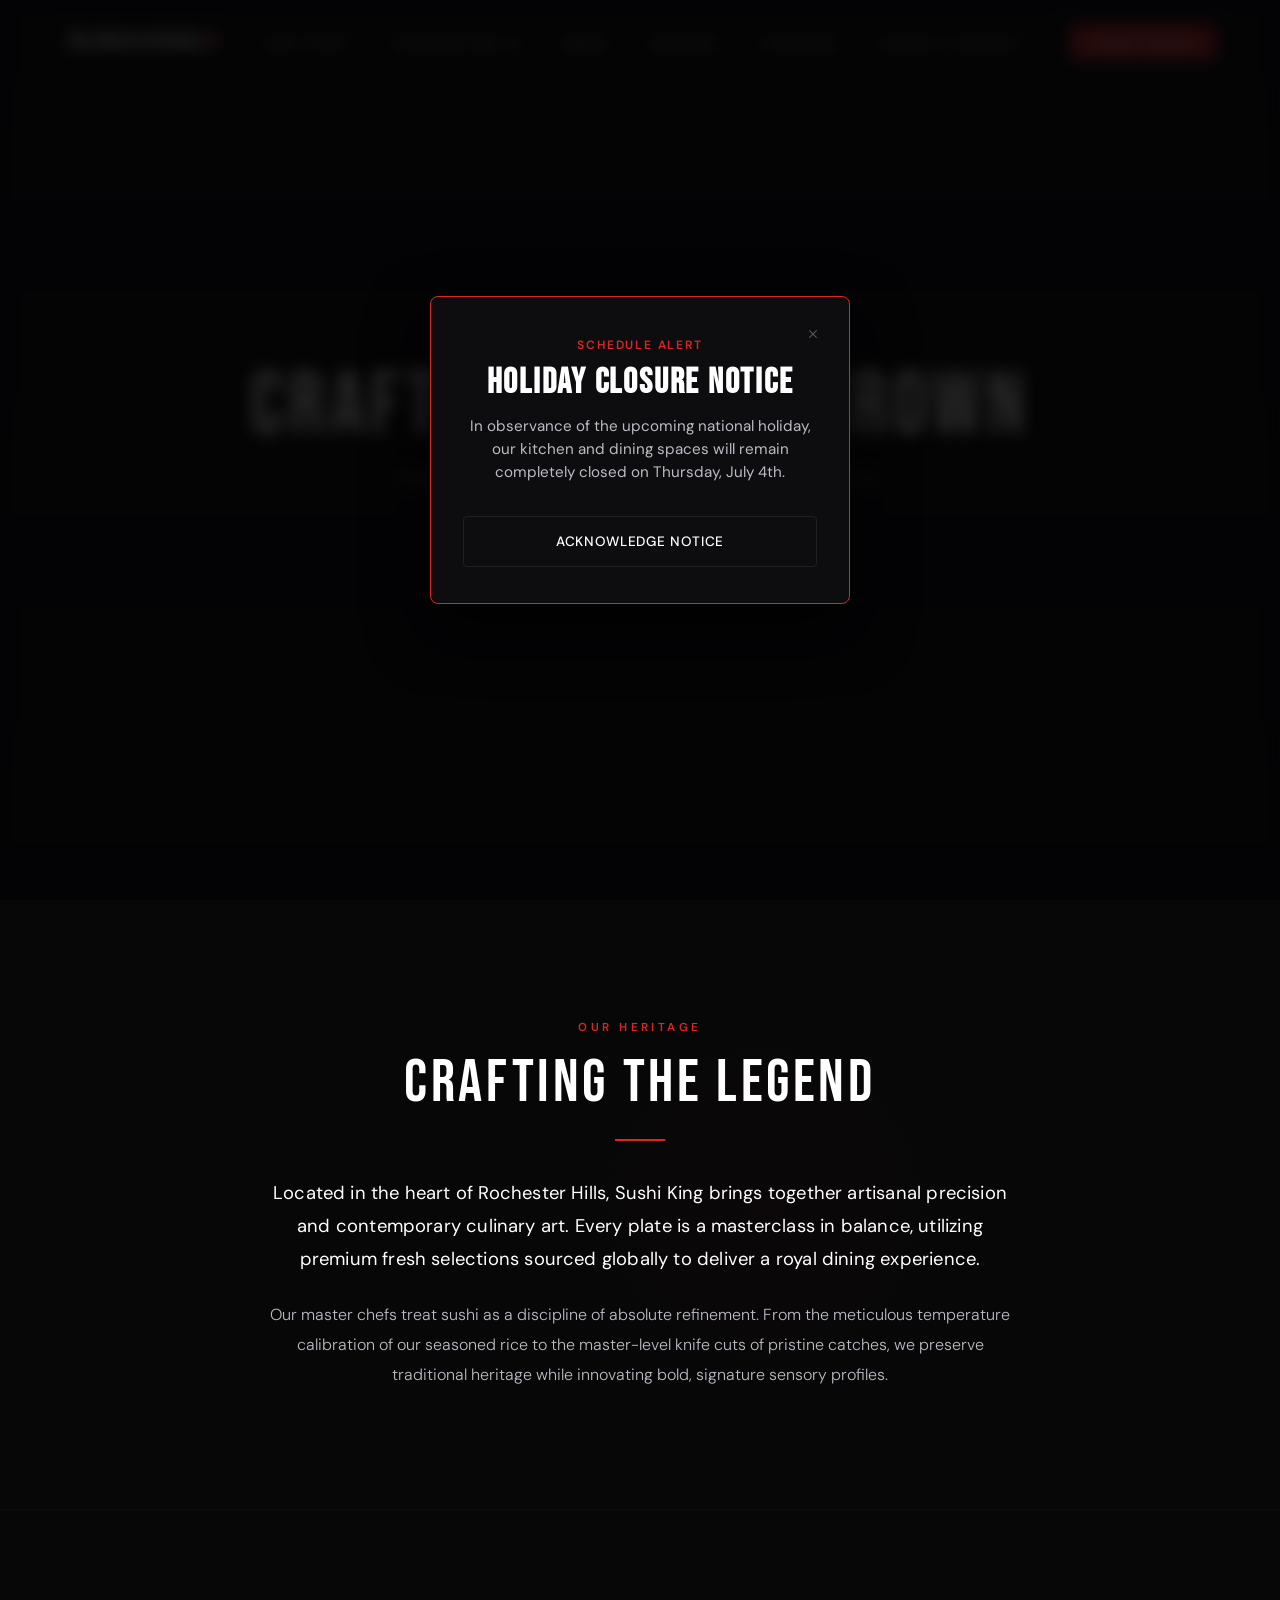
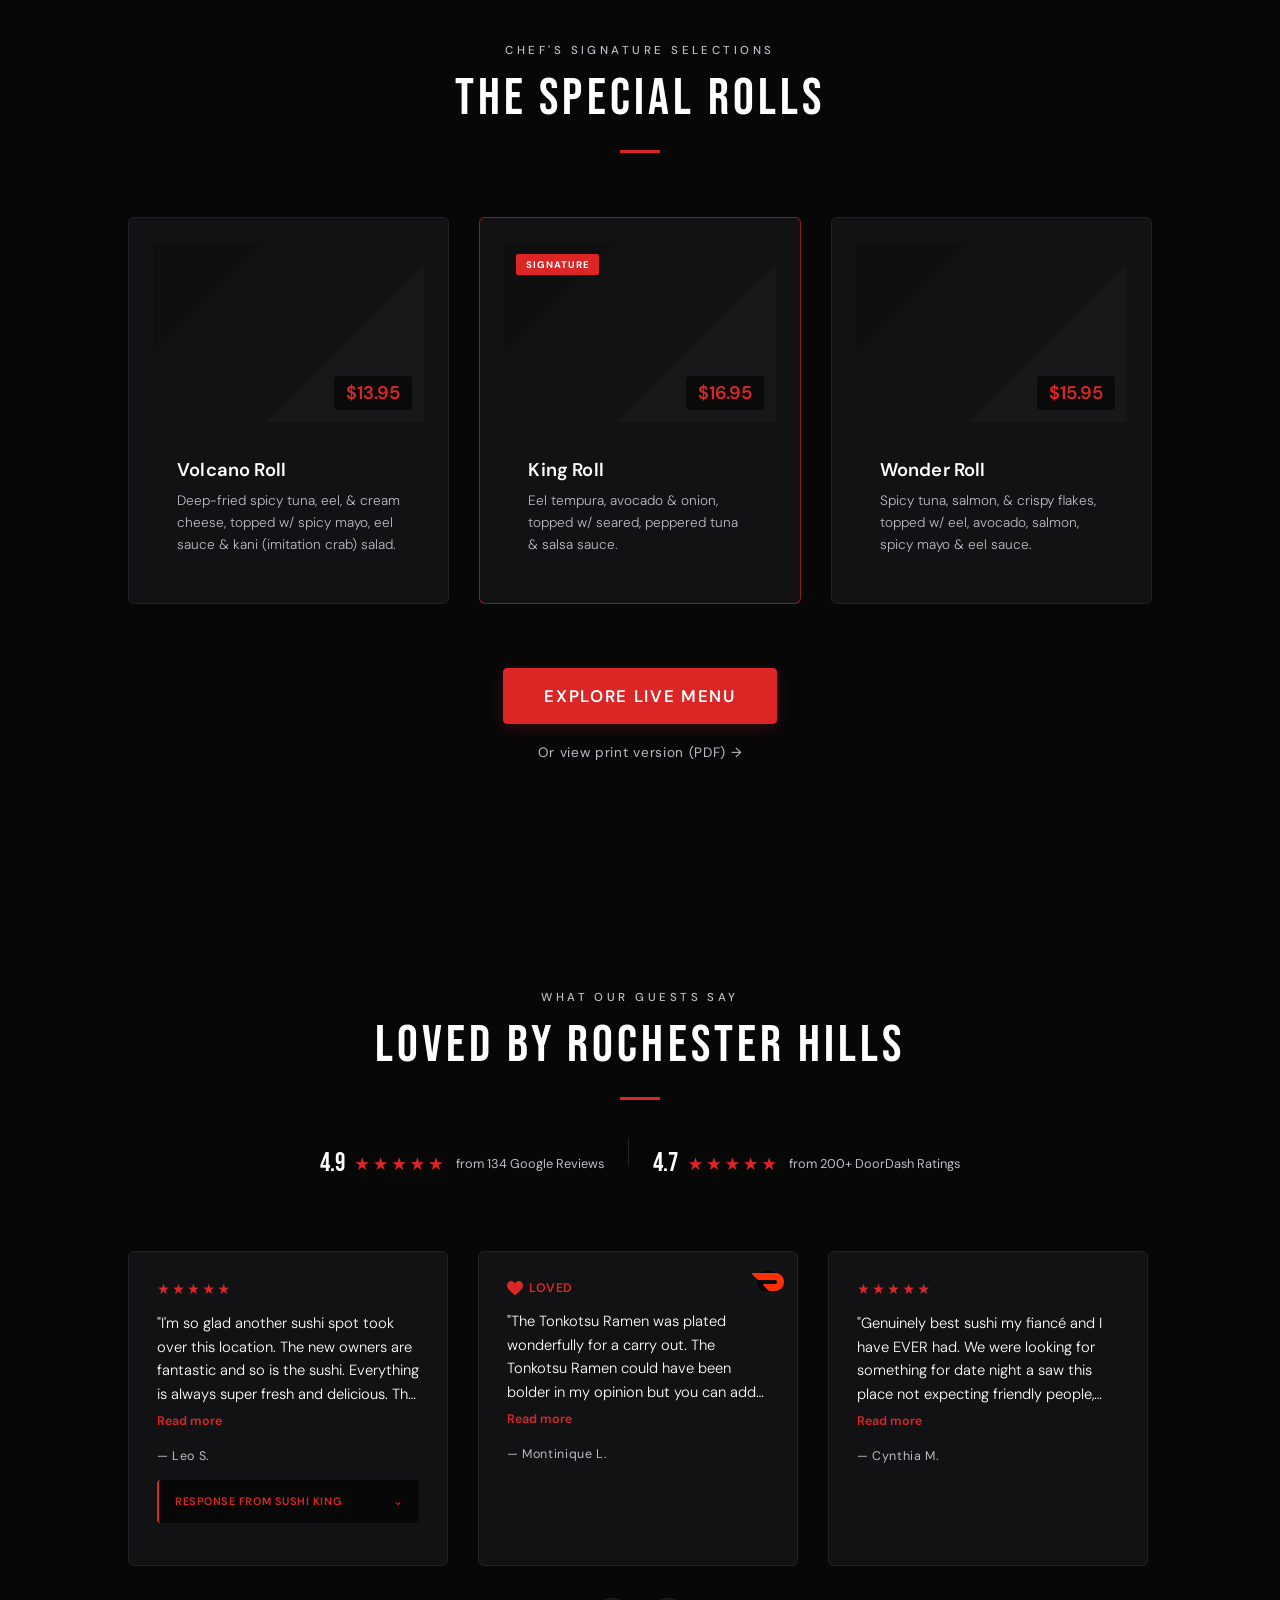
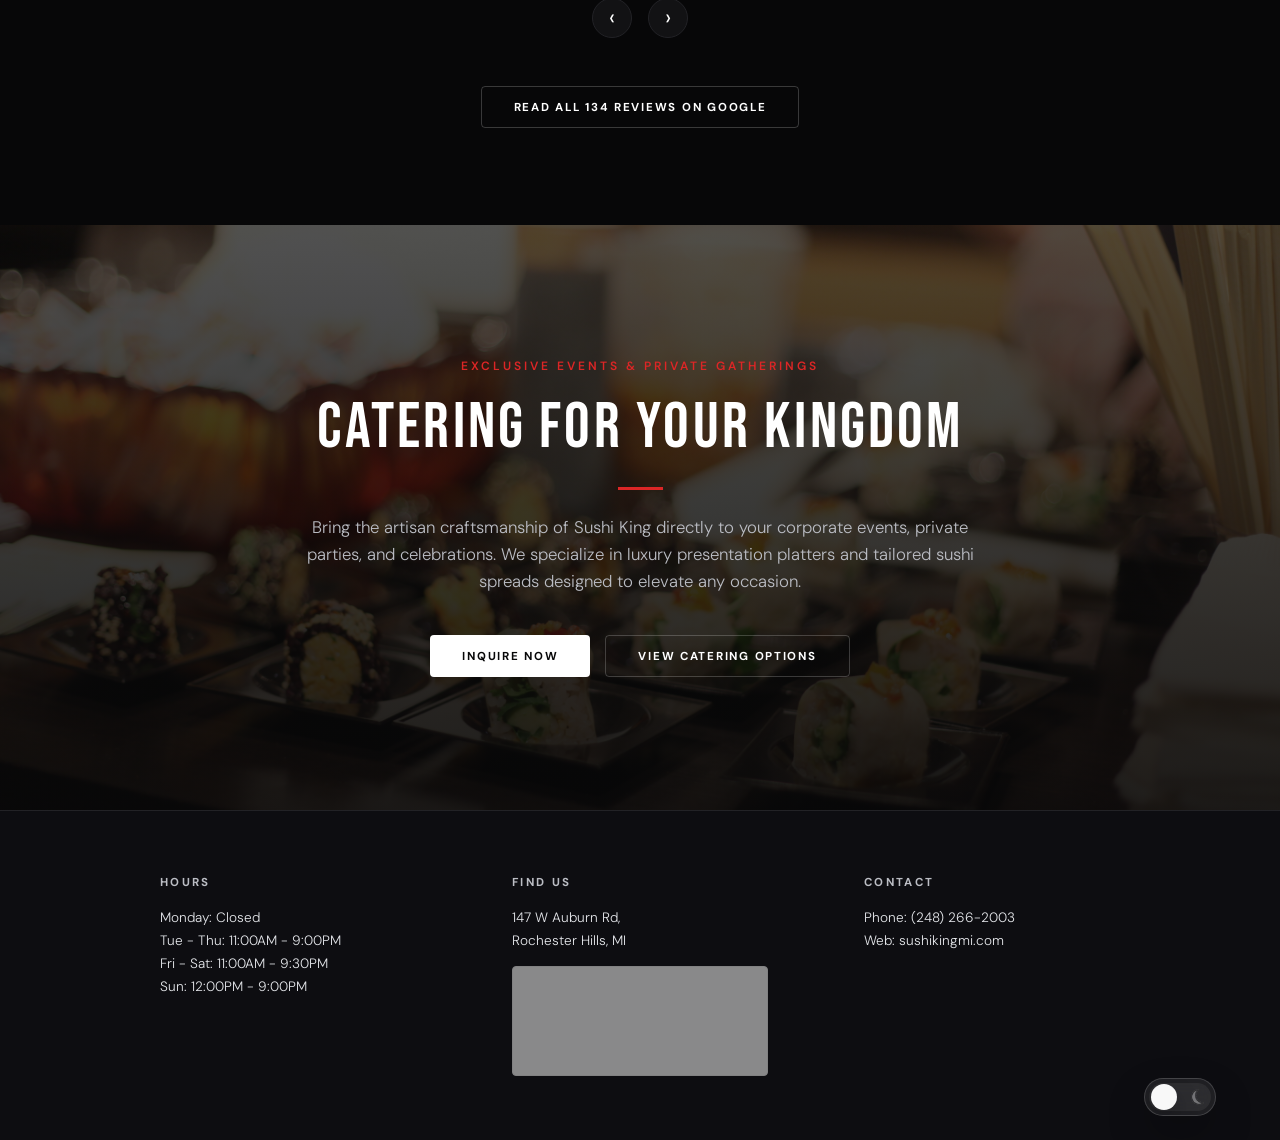
==== commit ab55ffef: "Improved Review SEO" ====
--- a/index.html
+++ b/index.html
@@ -339,8 +339,7 @@
                     </div>
                 </a>
 
-                <a href="https://www.doordash.com/reviews/store/24773079" target="_blank" rel="noopener"
-                    class="review-card">
+                <div class="review-card">
                     <span class="review-source-badge">
                         <img src="assets/doordashTransparent.png" alt="DoorDash" class=""
                             onerror="this.parentElement.style.display='none'">
@@ -367,7 +366,7 @@
                         <img src="" alt="" class="review-avatar" loading="lazy" onerror="this.style.display='none'">
                         <span class="review-author">— Montinique L.</span>
                     </div>
-                </a>
+                </div>
 
                 <a href="https://maps.app.goo.gl/esLVZ8RGGNcTuCfF7" target="_blank" rel="noopener" class="review-card">
                     <span class="review-source-badge">
@@ -393,8 +392,7 @@
                     </div>
                 </a>
 
-                <a href="https://www.doordash.com/reviews/store/24773079" target="_blank" rel="noopener"
-                    class="review-card">
+                <div class="review-card">
                     <span class="review-source-badge">
                         <img src="assets/doordashTransparent.png" alt="DoorDash" class=""
                             onerror="this.parentElement.style.display='none'">
@@ -416,55 +414,7 @@
                         <img src="" alt="" class="review-avatar" loading="lazy" onerror="this.style.display='none'">
                         <span class="review-author">— Zizheng W.</span>
                     </div>
-                </a>
-
-                <a href="https://maps.app.goo.gl/TzMPEjevjAyPXUpE9" target="_blank" rel="noopener" class="review-card">
-                    <span class="review-source-badge">
-                        <img src="https://www.google.com/images/branding/product/ico/web_maps_icon_32dp.ico"
-                            alt="Google Maps" class="" onerror="this.parentElement.style.display='none'">
-                    </span>
-                    <div class="review-stars" aria-hidden="true">★★★★★</div>
-                    <div class="review-quote-wrapper">
-                        <p class="review-quote">"Sushi King is one of those places that doesn’t need luxury to stand
-                            out.
-                            It’s
-                            small, simple, and cozy, but what truly matters is on the plate: incredible sushi, fresh
-                            and
-                            full of
-                            flavor. You don’t go there for the looks—you go because every roll is absolutely worth it.
-                            Without a
-                            doubt, it’s one of those spots that quietly earns its place as a favorite."</p>
-                        <button type="button" class="review-quote-toggle">Read more</button>
-                    </div>
-                    <div class="review-author-row">
-                        <img src="" alt="" class="review-avatar" loading="lazy" onerror="this.style.display='none'">
-                        <span class="review-author">— Emmanuel S.</span>
-                    </div>
-                </a>
-
-                <a href="https://www.doordash.com/reviews/store/24773079" target="_blank" rel="noopener"
-                    class="review-card">
-                    <span class="review-source-badge">
-                        <img src="assets/doordashTransparent.png" alt="DoorDash" class=""
-                            onerror="this.parentElement.style.display='none'">
-                    </span>
-                    <div class="review-loved" aria-hidden="true">
-                        <svg width="16" height="16" viewBox="0 0 16 16" fill="none" xmlns="http://www.w3.org/2000/svg">
-                            <path fill-rule="evenodd" clip-rule="evenodd"
-                                d="M1.21115 2.35998C2.01809 1.49718 3.1638 1 4.5 1C5.71345 1 6.65797 1.85037 7.26322 2.51005C7.53366 2.8048 7.78231 3.11431 8 3.3941C8.21769 3.11431 8.46634 2.8048 8.73678 2.51005C9.34203 1.85037 10.2866 1 11.5 1C12.8362 1 13.9819 1.49718 14.7889 2.35998C15.5882 3.21465 16 4.36783 16 5.59673C16 7.18405 15.2265 8.53401 14.112 9.80779C13.0224 11.0531 11.4886 12.3552 9.73966 13.8399L9.66219 13.9057L9.65999 13.9075L8.64499 14.7642C8.27139 15.0795 7.72457 15.0785 7.35215 14.7618L6.33862 13.8998L6.27811 13.8485C4.52187 12.3608 2.98153 11.0559 1.88825 9.80723C0.77355 8.53406 0 7.18407 0 5.59673C0 4.36783 0.411805 3.21465 1.21115 2.35998Z"
-                                fill="currentColor" />
-                        </svg>
-                        <span>Loved</span>
-                    </div>
-                    <div class="review-quote-wrapper">
-                        <p class="review-quote">"Poke Bowl and miso soup was fresh and high quality ingredients. Definitely one of my go to places for delivery and dine in."</p>
-                        <button type="button" class="review-quote-toggle">Read more</button>
-                    </div>
-                    <div class="review-author-row">
-                        <img src="" alt="" class="review-avatar" loading="lazy" onerror="this.style.display='none'">
-                        <span class="review-author">— Angel C.</span>
-                    </div>
-                </a>
+                </div>
 
                 <a href="https://maps.app.goo.gl/dfyxGFDxvmac2Hgf8" target="_blank" rel="noopener" class="review-card">
                     <span class="review-source-badge">
@@ -508,8 +458,7 @@
                     </div>
                 </a>
 
-                <a href="https://www.doordash.com/reviews/store/24773079" target="_blank" rel="noopener"
-                    class="review-card">
+                <div class="review-card">
                     <span class="review-source-badge">
                         <img src="assets/doordashTransparent.png" alt="DoorDash" class=""
                             onerror="this.parentElement.style.display='none'">
@@ -523,14 +472,63 @@
                         <span>Loved</span>
                     </div>
                     <div class="review-quote-wrapper">
-                        <p class="review-quote">"This is my favorite place to get a Poke Bowl, it's so good, I could cry."</p>
+                        <p class="review-quote">"Poke Bowl and miso soup was fresh and high quality ingredients.
+                            Definitely one of my go to places for delivery and dine in."</p>
+                        <button type="button" class="review-quote-toggle">Read more</button>
+                    </div>
+                    <div class="review-author-row">
+                        <img src="" alt="" class="review-avatar" loading="lazy" onerror="this.style.display='none'">
+                        <span class="review-author">— Angel C.</span>
+                    </div>
+                </div>
+
+                <a href="https://maps.app.goo.gl/TzMPEjevjAyPXUpE9" target="_blank" rel="noopener" class="review-card">
+                    <span class="review-source-badge">
+                        <img src="https://www.google.com/images/branding/product/ico/web_maps_icon_32dp.ico"
+                            alt="Google Maps" class="" onerror="this.parentElement.style.display='none'">
+                    </span>
+                    <div class="review-stars" aria-hidden="true">★★★★★</div>
+                    <div class="review-quote-wrapper">
+                        <p class="review-quote">"Sushi King is one of those places that doesn’t need luxury to stand
+                            out.
+                            It’s
+                            small, simple, and cozy, but what truly matters is on the plate: incredible sushi, fresh
+                            and
+                            full of
+                            flavor. You don’t go there for the looks—you go because every roll is absolutely worth it.
+                            Without a
+                            doubt, it’s one of those spots that quietly earns its place as a favorite."</p>
+                        <button type="button" class="review-quote-toggle">Read more</button>
+                    </div>
+                    <div class="review-author-row">
+                        <img src="" alt="" class="review-avatar" loading="lazy" onerror="this.style.display='none'">
+                        <span class="review-author">— Emmanuel S.</span>
+                    </div>
+                </a>
+
+                <div class="review-card">
+                    <span class="review-source-badge">
+                        <img src="assets/doordashTransparent.png" alt="DoorDash" class=""
+                            onerror="this.parentElement.style.display='none'">
+                    </span>
+                    <div class="review-loved" aria-hidden="true">
+                        <svg width="16" height="16" viewBox="0 0 16 16" fill="none" xmlns="http://www.w3.org/2000/svg">
+                            <path fill-rule="evenodd" clip-rule="evenodd"
+                                d="M1.21115 2.35998C2.01809 1.49718 3.1638 1 4.5 1C5.71345 1 6.65797 1.85037 7.26322 2.51005C7.53366 2.8048 7.78231 3.11431 8 3.3941C8.21769 3.11431 8.46634 2.8048 8.73678 2.51005C9.34203 1.85037 10.2866 1 11.5 1C12.8362 1 13.9819 1.49718 14.7889 2.35998C15.5882 3.21465 16 4.36783 16 5.59673C16 7.18405 15.2265 8.53401 14.112 9.80779C13.0224 11.0531 11.4886 12.3552 9.73966 13.8399L9.66219 13.9057L9.65999 13.9075L8.64499 14.7642C8.27139 15.0795 7.72457 15.0785 7.35215 14.7618L6.33862 13.8998L6.27811 13.8485C4.52187 12.3608 2.98153 11.0559 1.88825 9.80723C0.77355 8.53406 0 7.18407 0 5.59673C0 4.36783 0.411805 3.21465 1.21115 2.35998Z"
+                                fill="currentColor" />
+                        </svg>
+                        <span>Loved</span>
+                    </div>
+                    <div class="review-quote-wrapper">
+                        <p class="review-quote">"This is my favorite place to get a Poke Bowl, it's so good, I could
+                            cry."</p>
                         <button type="button" class="review-quote-toggle">Read more</button>
                     </div>
                     <div class="review-author-row">
                         <img src="" alt="" class="review-avatar" loading="lazy" onerror="this.style.display='none'">
                         <span class="review-author">— Marissa H.</span>
                     </div>
-                </a>
+                </div>
 
                 <a href="https://maps.app.goo.gl/uioXHqWLbYbPVzCJ7" target="_blank" rel="noopener" class="review-card">
                     <span class="review-source-badge">
@@ -582,8 +580,6 @@
         <div class="reviews-footer">
             <a href="https://www.google.com/maps/place/Sushi+King/@42.6354707,-83.1371222,17z/data=!4m8!3m7!1s0x8824c3cbfa899843:0xe7f655df07456b58!8m2!3d42.6354707!4d-83.1345419!9m1!1b1!16s%2Fg%2F11sr_yr388?entry=ttu&g_ep=EgoyMDI2MDcxNS4wIKXMDSoASAFQAw%3D%3D"
                 target="_blank" rel="noopener" class="hero-btn secondary">Read All 134 Reviews on Google</a>
-            <a href="https://www.doordash.com/reviews/store/24773079" target="_blank" rel="noopener"
-                class="hero-btn secondary">Read 10+ Reviews on DoorDash</a>
         </div>
     </section>
 
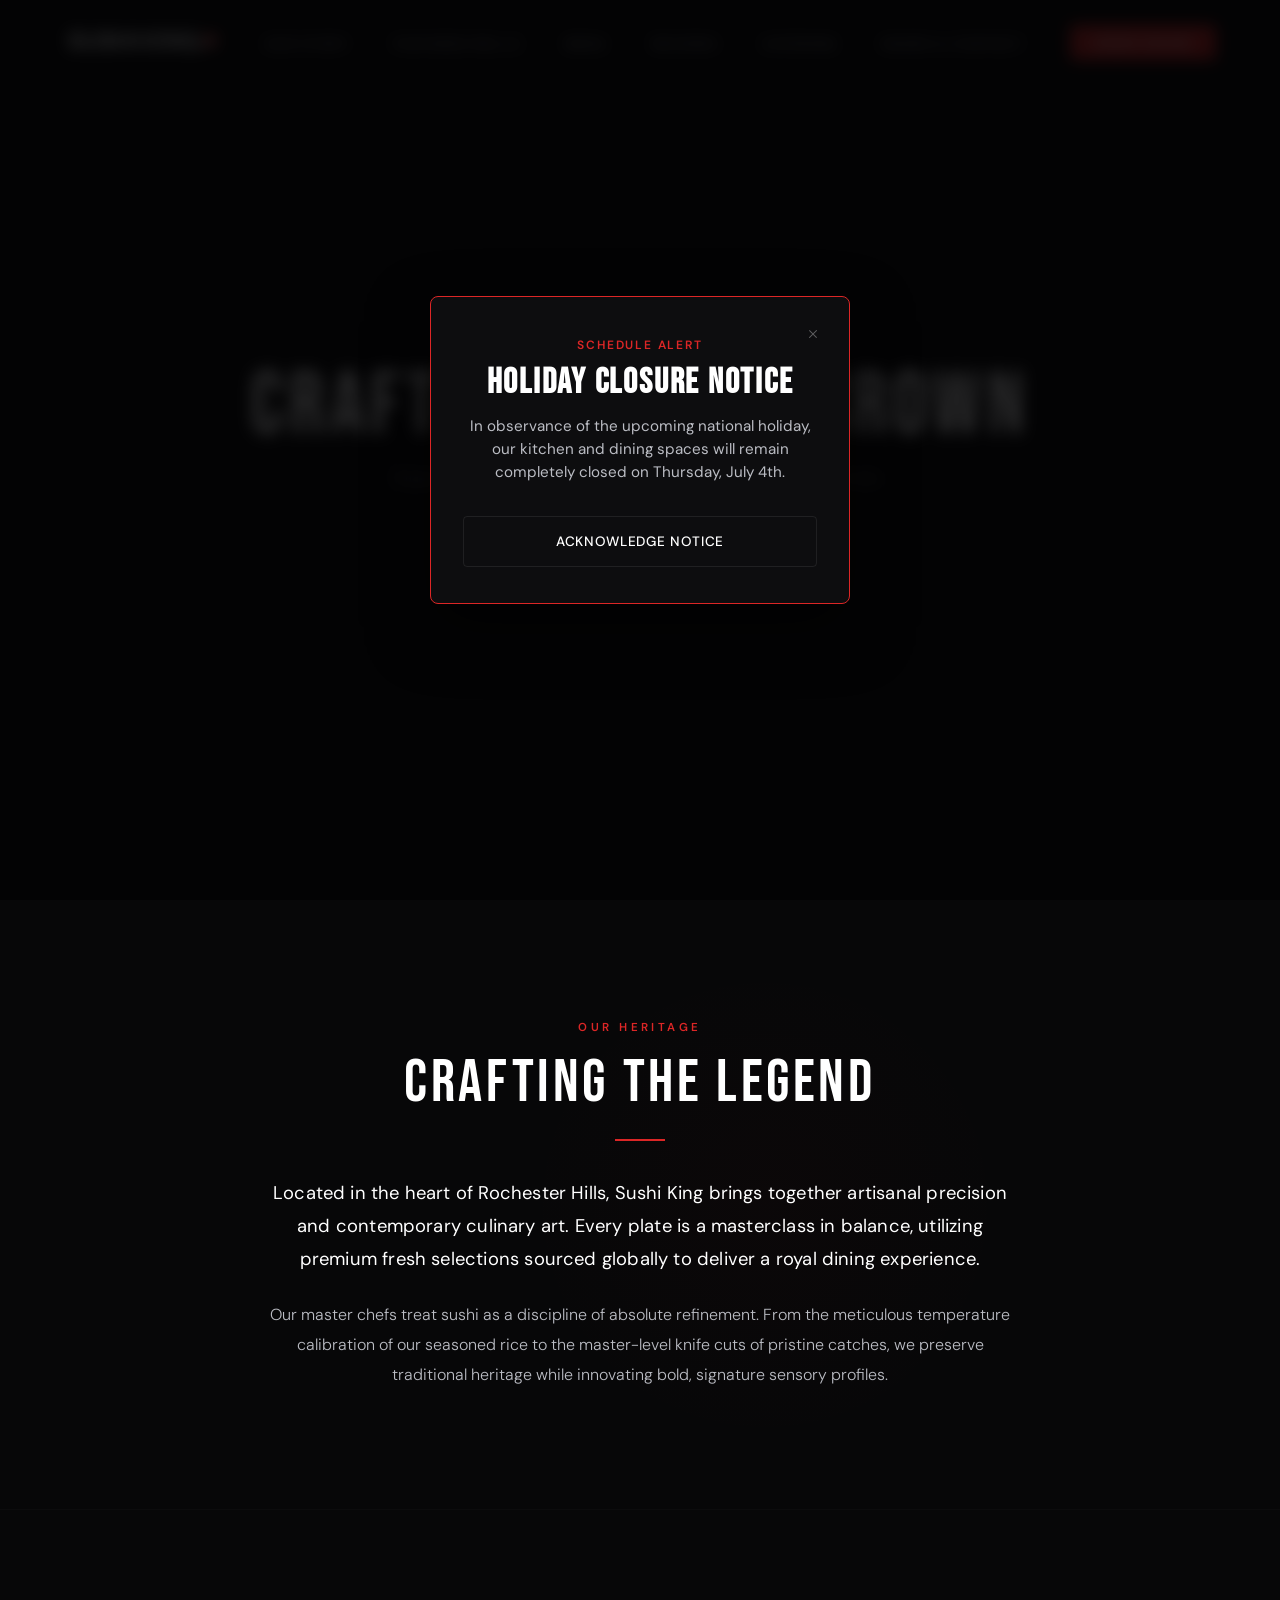
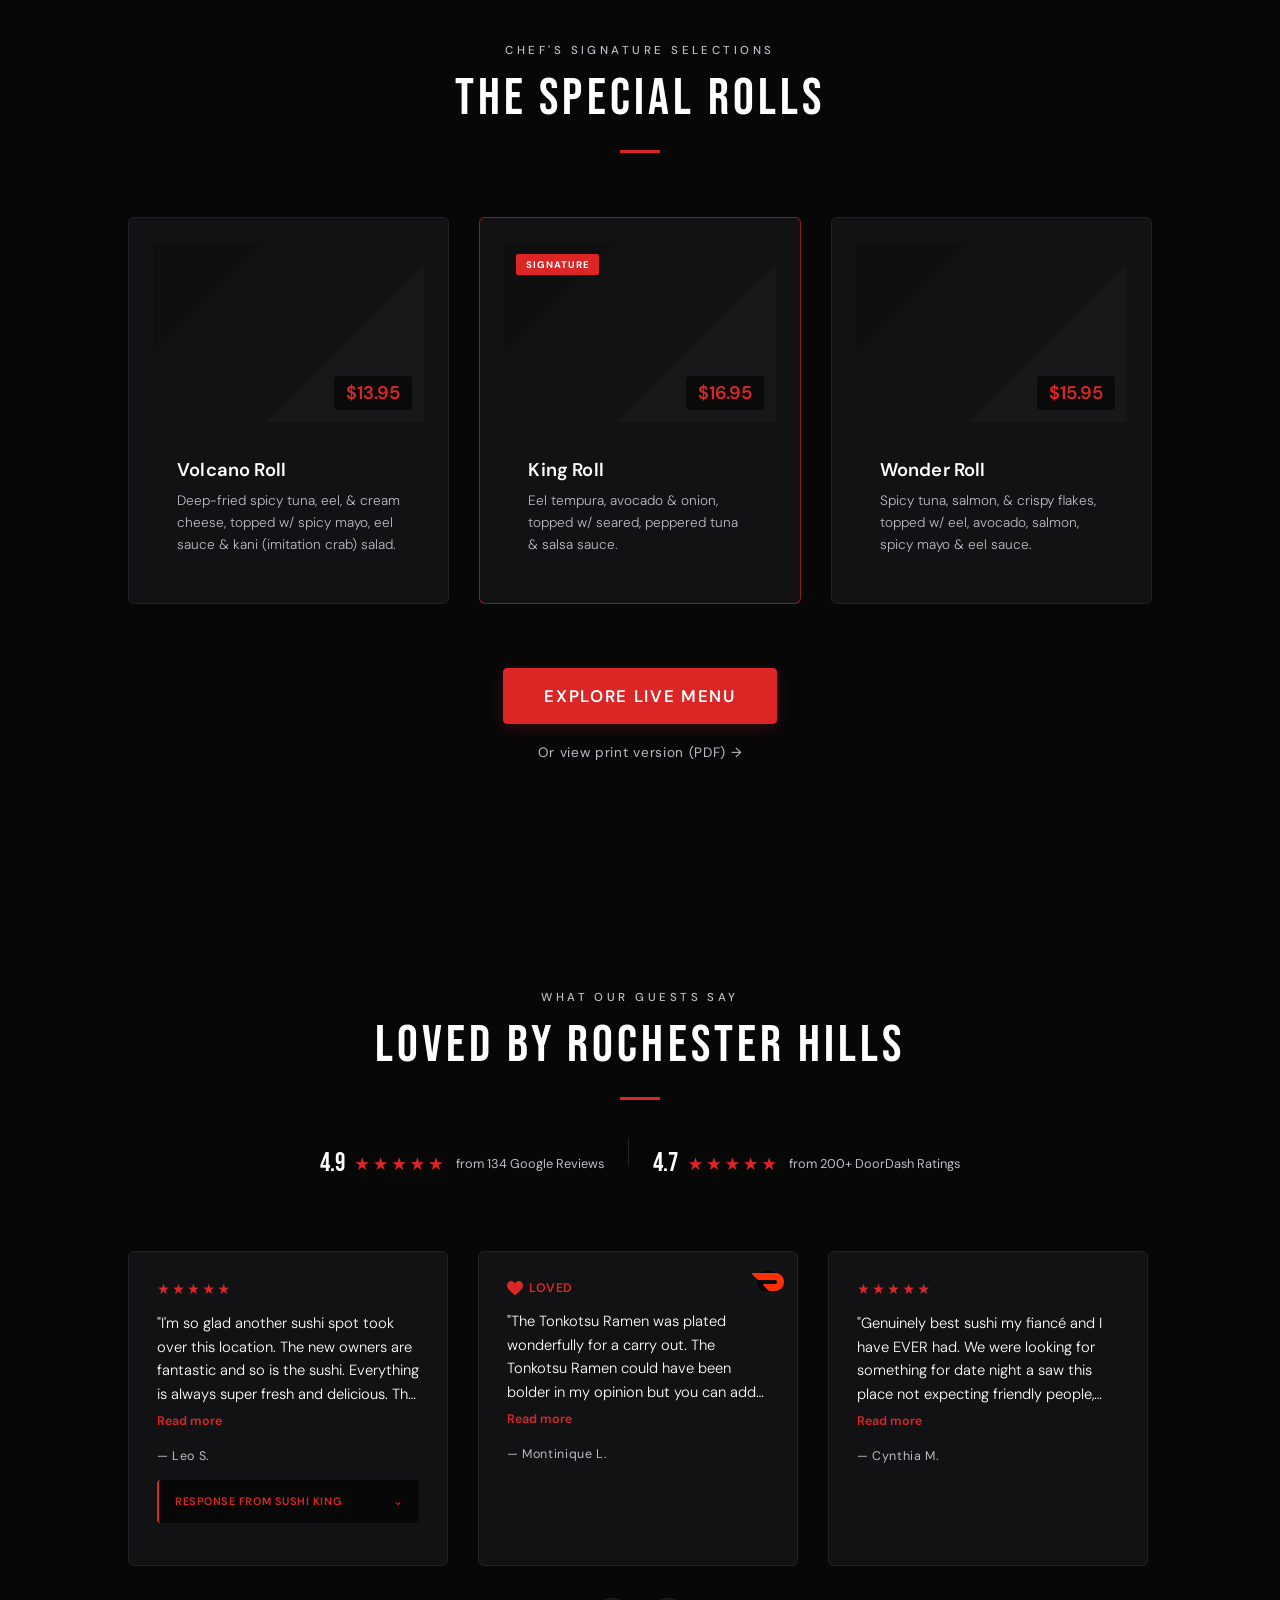
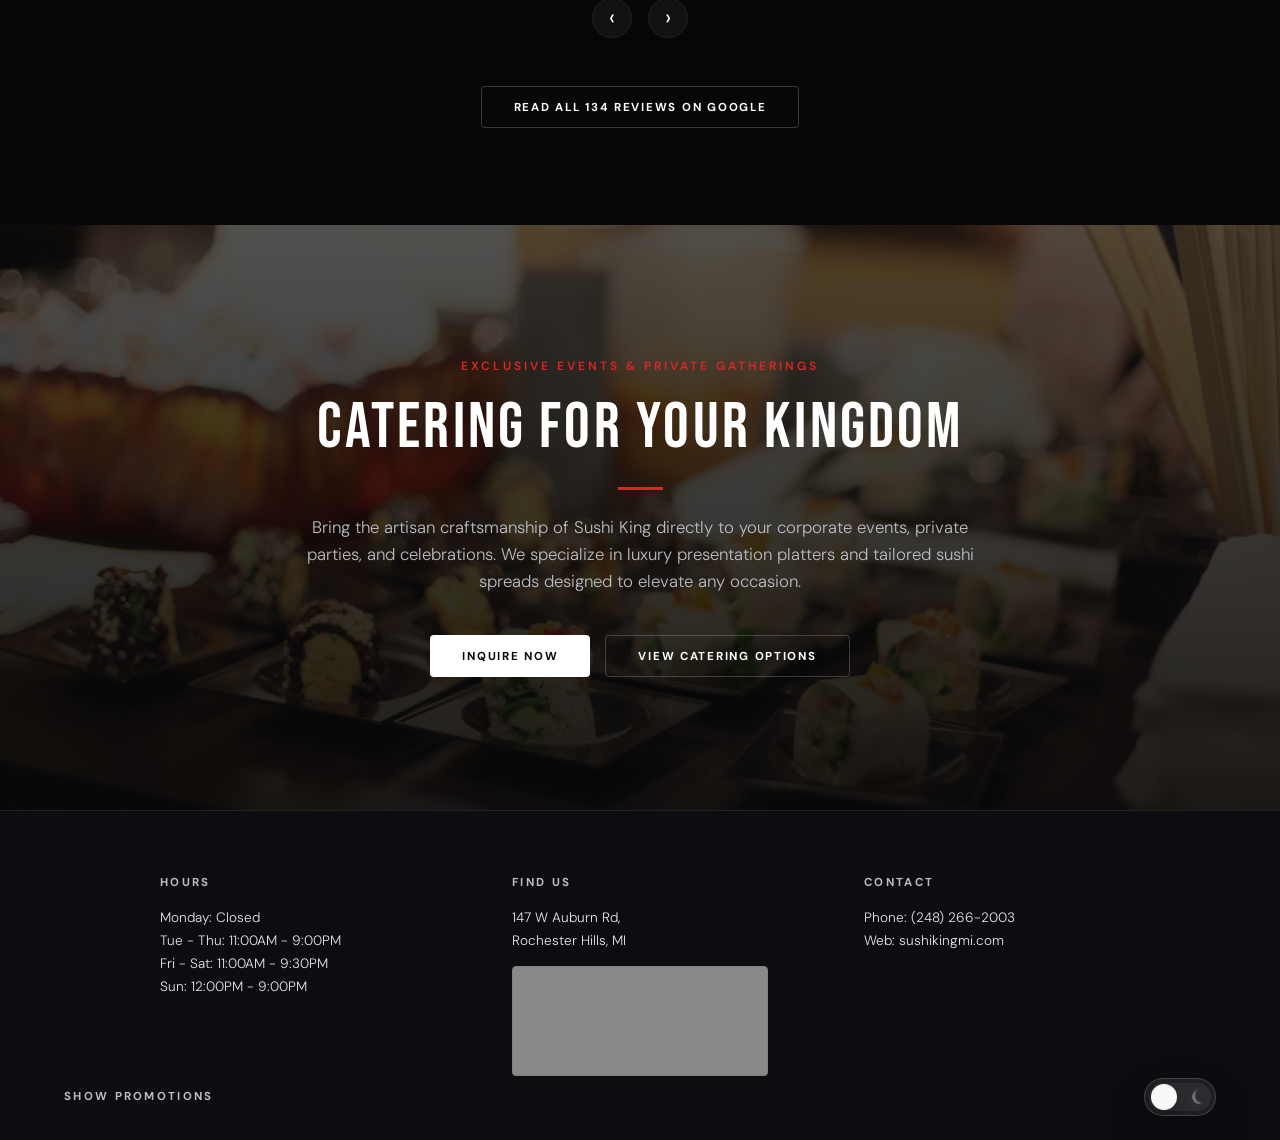
==== commit 20b30eb8: "feat: Modal and Light mode upgrades Added Show Promotions button to display alerts and promotions up" ====
--- a/index.html
+++ b/index.html
@@ -633,6 +633,7 @@
                 <p>Phone: (248) 266-2003<br>Web: sushikingmi.com</p>
             </div>
         </div>
+        <button type="button" class="footer-promo-btn" data-show-promotions>Show Promotions</button>
         <div class="light-dark-mode-toggle">
             <button id="theme-toggle" type="button" class="toggle-btn" aria-label="Toggle Light/Dark Mode"
                 aria-pressed="false">
--- a/styles.css
+++ b/styles.css
@@ -79,24 +79,30 @@
     --uni-modal-overlay-background: rgba(4, 4, 5, 0.85);
     --uni-modal-wrapper-box-shadow: 0 24px 60px rgba(0, 0, 0, 0.6);
     --uni-modal-wrapper-background: #0d0d0f;
+    --uni-modal-wrapper-border: 1px solid rgba(255, 255, 255, 0.08);
+    --close-uni-modal-color: rgba(255, 255, 255, 0.35);
     --close-uni-modal-hover-background: rgba(255, 255, 255, 0.05);
     --layout-catering-modal-row-link-accented-color: #ffffff;
     --layout-catering-modal-row-link-accented-hover-box-shadow: 0 6px 20px rgba(220, 38, 38, 0.35);
     --layout-catering-modal-row-link-neutral-border: 1px solid rgba(255, 255, 255, 0.06);
     --layout-catering-modal-row-link-neutral-background: rgba(255, 255, 255, 0.03);
     --layout-catering-modal-row-link-neutral-hover-background: rgba(255, 255, 255, 0.06);
+    --layout-catering-modal-row-link-neutral-hover-border-color: rgba(255, 255, 255, 0.12);
     --uni-modal-meta-text-color: rgba(255, 255, 255, 0.3);
-    --layout-newsletter-border-top: 4px solid #ffffff;
+    --layout-newsletter-border-top: 4px solid #dc2626;
     --layout-newsletter-modal-form-input-color: #ffffff;
     --layout-newsletter-modal-form-input-background: rgba(255, 255, 255, 0.04);
+    --layout-newsletter-modal-form-input-border: 1px solid rgba(255, 255, 255, 0.08);
     --layout-newsletter-modal-form-input-focus-border-color: #ffffff;
     --layout-newsletter-modal-form-btn-color: #070708;
+    --layout-newsletter-modal-form-btn-background: var(--text-white); /* white in dark, ink in Lunch Mode */
     --layout-promo-modal-dynamic-title-text-shadow: 0 4px 30px rgba(220, 38, 38, 0.15);
     --layout-promo-modal-dynamic-desc-color: #d4d4d8;
     --layout-promo-modal-promo-cta-box-shadow: 0 4px 15px rgba(220, 38, 38, 0.2);
     --layout-promo-modal-promo-cta-color: #ffffff;
     --layout-promo-modal-promo-cta-hover-box-shadow: 0 6px 20px rgba(220, 38, 38, 0.4);
     --layout-alert-modal-dismiss-btn-color: #ffffff;
+    --layout-alert-modal-dismiss-btn-border: 1px solid rgba(255, 255, 255, 0.08);
     --layout-alert-modal-dismiss-btn-hover-background: rgba(255, 255, 255, 0.04);
     --alert-banner-border-bottom: 1px solid rgba(220, 38, 38, 0.3);
     --alert-banner-background: #1a1515;
@@ -252,6 +258,9 @@
     align-items: center;
     justify-content: center;
     overflow: hidden;
+    /* Fixed black (not a theme variable): this is what shows through when the
+       video fades out between clips, and it must stay black in Lunch Mode too. */
+    background-color: #000;
 }
 
 .hero-video {
@@ -606,6 +615,37 @@
     display: flex;
     align-items: center;
     z-index: 5;
+}
+
+.footer-promo-btn {
+    position: absolute;
+    left: 5%;
+    bottom: 1.5rem;
+    z-index: 5;
+    display: inline-flex;
+    align-items: center;
+    height: 38px; /* matches #theme-toggle so the two sit on the same baseline */
+    padding: 0;
+    background: none;
+    border: none;
+    font-family: var(--font-body);
+    font-size: 0.72rem;
+    font-weight: 700;
+    letter-spacing: 0.2em;
+    text-transform: uppercase;
+    color: var(--text-gray);
+    cursor: pointer;
+    transition: color 0.2s ease;
+}
+
+.footer-promo-btn:hover {
+    color: var(--brand-red);
+}
+
+.footer-promo-btn:focus-visible {
+    outline: 2px solid var(--brand-red);
+    outline-offset: 4px;
+    border-radius: 2px;
 }
 
 #theme-toggle {
@@ -1939,6 +1979,7 @@
     width: 100%;
     height: 100%;
     background: var(--uni-modal-overlay-background);
+    -webkit-backdrop-filter: blur(8px);
     backdrop-filter: blur(8px);
     display: flex;
     align-items: center;
@@ -1958,7 +1999,7 @@
 .uni-modal-wrapper {
     position: relative;
     background: var(--uni-modal-wrapper-background);
-    border: 1px solid rgba(255, 255, 255, 0.08);
+    border: var(--uni-modal-wrapper-border);
     border-radius: 8px;
     padding: 3.5rem 2.5rem 2.5rem 2.5rem;
     box-shadow: var(--uni-modal-wrapper-box-shadow);
@@ -1978,7 +2019,7 @@
     right: 1.25rem;
     background: transparent;
     border: none;
-    color: rgba(255, 255, 255, 0.35);
+    color: var(--close-uni-modal-color);
     font-size: 1.5rem;
     font-weight: 200;
     line-height: 1;
@@ -2075,7 +2116,7 @@
 
 .layout-catering .modal-row-link.neutral:hover {
     background: var(--layout-catering-modal-row-link-neutral-hover-background);
-    border-color: rgba(255, 255, 255, 0.12);
+    border-color: var(--layout-catering-modal-row-link-neutral-hover-border-color);
 }
 
 .modal-row-text {
@@ -2128,7 +2169,7 @@
 .layout-newsletter .modal-form-input {
     flex: 1;
     background: var(--layout-newsletter-modal-form-input-background);
-    border: 1px solid rgba(255, 255, 255, 0.08);
+    border: var(--layout-newsletter-modal-form-input-border);
     padding: 1rem;
     color: var(--layout-newsletter-modal-form-input-color);
     font-family: var(--font-body);
@@ -2143,7 +2184,7 @@
 }
 
 .layout-newsletter .modal-form-btn {
-    background: #ffffff;
+    background: var(--layout-newsletter-modal-form-btn-background);
     color: var(--layout-newsletter-modal-form-btn-color);
     padding: 0 1.75rem;
     font-weight: 600;
@@ -2225,7 +2266,7 @@
 .layout-alert .modal-dismiss-btn {
     width: 100%;
     background: transparent;
-    border: 1px solid rgba(255, 255, 255, 0.08);
+    border: var(--layout-alert-modal-dismiss-btn-border);
     color: var(--layout-alert-modal-dismiss-btn-color);
     font-weight: 500;
     text-transform: uppercase;
@@ -2424,28 +2465,33 @@
     --catering-pre-title-color: #f5f0e8;
     --catering-inner-content-h2-color: #f5f0e8;
     --catering-inner-content-p-color: rgba(245, 240, 232, 0.8);
-    --uni-modal-overlay-background: rgba(245, 240, 232, 0.95);
-    --uni-modal-wrapper-box-shadow: 0 24px 60px rgba(0, 0, 0, 0.12);
+    --uni-modal-overlay-background: rgba(26, 26, 24, 0.22);
+    --uni-modal-wrapper-box-shadow: 0 24px 60px rgba(0, 0, 0, 0.22);
     --uni-modal-wrapper-background: #f5f0e8;
-    --close-uni-modal-hover-background: rgba(255, 255, 255, 0.06);
+    --uni-modal-wrapper-border: 1px solid rgba(26, 26, 24, 0.18);
+    --close-uni-modal-color: rgba(26, 26, 24, 0.55);
+    --close-uni-modal-hover-background: rgba(26, 26, 24, 0.06);
     --layout-catering-modal-row-link-accented-color: #1a1a18;
-    --layout-catering-modal-row-link-accented-hover-box-shadow: 0 6px 20px rgba(255, 255, 255, 0.35);
-    --layout-catering-modal-row-link-neutral-border: 1px solid rgba(255, 255, 255, 0.07);
-    --layout-catering-modal-row-link-neutral-background: rgba(255, 255, 255, 0.04);
-    --layout-catering-modal-row-link-neutral-hover-background: rgba(255, 255, 255, 0.07);
+    --layout-catering-modal-row-link-accented-hover-box-shadow: 0 6px 20px rgba(220, 38, 38, 0.3);
+    --layout-catering-modal-row-link-neutral-border: 1px solid rgba(26, 26, 24, 0.14);
+    --layout-catering-modal-row-link-neutral-background: rgba(26, 26, 24, 0.03);
+    --layout-catering-modal-row-link-neutral-hover-background: rgba(26, 26, 24, 0.06);
+    --layout-catering-modal-row-link-neutral-hover-border-color: rgba(26, 26, 24, 0.24);
     --uni-modal-meta-text-color: var(--brand-red);
-    --layout-newsletter-border-top: 4px solid #2d6a4f;
+    --layout-newsletter-border-top: 4px solid #dc2626;
     --layout-newsletter-modal-form-input-color: #1a1a18;
-    --layout-newsletter-modal-form-input-background: rgba(255, 255, 255, 0.05);
+    --layout-newsletter-modal-form-input-background: var(--bg-card);
+    --layout-newsletter-modal-form-input-border: 1px solid rgba(26, 26, 24, 0.2);
     --layout-newsletter-modal-form-input-focus-border-color: #1a1a18;
     --layout-newsletter-modal-form-btn-color: #f5f0e8;
-    --layout-promo-modal-dynamic-title-text-shadow: 0 4px 30px rgba(255, 255, 255, 0.15);
+    --layout-promo-modal-dynamic-title-text-shadow: none;
     --layout-promo-modal-dynamic-desc-color: #4a4a40;
-    --layout-promo-modal-promo-cta-box-shadow: 0 4px 15px rgba(255, 255, 255, 0.2);
+    --layout-promo-modal-promo-cta-box-shadow: 0 4px 15px rgba(220, 38, 38, 0.2);
     --layout-promo-modal-promo-cta-color: #1a1a18;
-    --layout-promo-modal-promo-cta-hover-box-shadow: 0 6px 20px rgba(255, 255, 255, 0.4);
+    --layout-promo-modal-promo-cta-hover-box-shadow: 0 6px 20px rgba(220, 38, 38, 0.35);
     --layout-alert-modal-dismiss-btn-color: #1a1a18;
-    --layout-alert-modal-dismiss-btn-hover-background: rgba(255, 255, 255, 0.05);
+    --layout-alert-modal-dismiss-btn-hover-background: rgba(26, 26, 24, 0.05);
+    --layout-alert-modal-dismiss-btn-border: 1px solid rgba(26, 26, 24, 0.3);
     --alert-banner-border-bottom: 1px solid rgba(255, 255, 255, 0.2);
     --alert-banner-background: #f0e8e8;
     --banner-badge-color: #1a1a18;
--- a/styles.css
+++ b/styles.css
@@ -79,24 +79,30 @@
     --uni-modal-overlay-background: rgba(4, 4, 5, 0.85);
     --uni-modal-wrapper-box-shadow: 0 24px 60px rgba(0, 0, 0, 0.6);
     --uni-modal-wrapper-background: #0d0d0f;
+    --uni-modal-wrapper-border: 1px solid rgba(255, 255, 255, 0.08);
+    --close-uni-modal-color: rgba(255, 255, 255, 0.35);
     --close-uni-modal-hover-background: rgba(255, 255, 255, 0.05);
     --layout-catering-modal-row-link-accented-color: #ffffff;
     --layout-catering-modal-row-link-accented-hover-box-shadow: 0 6px 20px rgba(220, 38, 38, 0.35);
     --layout-catering-modal-row-link-neutral-border: 1px solid rgba(255, 255, 255, 0.06);
     --layout-catering-modal-row-link-neutral-background: rgba(255, 255, 255, 0.03);
     --layout-catering-modal-row-link-neutral-hover-background: rgba(255, 255, 255, 0.06);
+    --layout-catering-modal-row-link-neutral-hover-border-color: rgba(255, 255, 255, 0.12);
     --uni-modal-meta-text-color: rgba(255, 255, 255, 0.3);
-    --layout-newsletter-border-top: 4px solid #ffffff;
+    --layout-newsletter-border-top: 4px solid #dc2626;
     --layout-newsletter-modal-form-input-color: #ffffff;
     --layout-newsletter-modal-form-input-background: rgba(255, 255, 255, 0.04);
+    --layout-newsletter-modal-form-input-border: 1px solid rgba(255, 255, 255, 0.08);
     --layout-newsletter-modal-form-input-focus-border-color: #ffffff;
     --layout-newsletter-modal-form-btn-color: #070708;
+    --layout-newsletter-modal-form-btn-background: var(--text-white); /* white in dark, ink in Lunch Mode */
     --layout-promo-modal-dynamic-title-text-shadow: 0 4px 30px rgba(220, 38, 38, 0.15);
     --layout-promo-modal-dynamic-desc-color: #d4d4d8;
     --layout-promo-modal-promo-cta-box-shadow: 0 4px 15px rgba(220, 38, 38, 0.2);
     --layout-promo-modal-promo-cta-color: #ffffff;
     --layout-promo-modal-promo-cta-hover-box-shadow: 0 6px 20px rgba(220, 38, 38, 0.4);
     --layout-alert-modal-dismiss-btn-color: #ffffff;
+    --layout-alert-modal-dismiss-btn-border: 1px solid rgba(255, 255, 255, 0.08);
     --layout-alert-modal-dismiss-btn-hover-background: rgba(255, 255, 255, 0.04);
     --alert-banner-border-bottom: 1px solid rgba(220, 38, 38, 0.3);
     --alert-banner-background: #1a1515;
@@ -252,6 +258,9 @@
     align-items: center;
     justify-content: center;
     overflow: hidden;
+    /* Fixed black (not a theme variable): this is what shows through when the
+       video fades out between clips, and it must stay black in Lunch Mode too. */
+    background-color: #000;
 }
 
 .hero-video {
@@ -606,6 +615,37 @@
     display: flex;
     align-items: center;
     z-index: 5;
+}
+
+.footer-promo-btn {
+    position: absolute;
+    left: 5%;
+    bottom: 1.5rem;
+    z-index: 5;
+    display: inline-flex;
+    align-items: center;
+    height: 38px; /* matches #theme-toggle so the two sit on the same baseline */
+    padding: 0;
+    background: none;
+    border: none;
+    font-family: var(--font-body);
+    font-size: 0.72rem;
+    font-weight: 700;
+    letter-spacing: 0.2em;
+    text-transform: uppercase;
+    color: var(--text-gray);
+    cursor: pointer;
+    transition: color 0.2s ease;
+}
+
+.footer-promo-btn:hover {
+    color: var(--brand-red);
+}
+
+.footer-promo-btn:focus-visible {
+    outline: 2px solid var(--brand-red);
+    outline-offset: 4px;
+    border-radius: 2px;
 }
 
 #theme-toggle {
@@ -1939,6 +1979,7 @@
     width: 100%;
     height: 100%;
     background: var(--uni-modal-overlay-background);
+    -webkit-backdrop-filter: blur(8px);
     backdrop-filter: blur(8px);
     display: flex;
     align-items: center;
@@ -1958,7 +1999,7 @@
 .uni-modal-wrapper {
     position: relative;
     background: var(--uni-modal-wrapper-background);
-    border: 1px solid rgba(255, 255, 255, 0.08);
+    border: var(--uni-modal-wrapper-border);
     border-radius: 8px;
     padding: 3.5rem 2.5rem 2.5rem 2.5rem;
     box-shadow: var(--uni-modal-wrapper-box-shadow);
@@ -1978,7 +2019,7 @@
     right: 1.25rem;
     background: transparent;
     border: none;
-    color: rgba(255, 255, 255, 0.35);
+    color: var(--close-uni-modal-color);
     font-size: 1.5rem;
     font-weight: 200;
     line-height: 1;
@@ -2075,7 +2116,7 @@
 
 .layout-catering .modal-row-link.neutral:hover {
     background: var(--layout-catering-modal-row-link-neutral-hover-background);
-    border-color: rgba(255, 255, 255, 0.12);
+    border-color: var(--layout-catering-modal-row-link-neutral-hover-border-color);
 }
 
 .modal-row-text {
@@ -2128,7 +2169,7 @@
 .layout-newsletter .modal-form-input {
     flex: 1;
     background: var(--layout-newsletter-modal-form-input-background);
-    border: 1px solid rgba(255, 255, 255, 0.08);
+    border: var(--layout-newsletter-modal-form-input-border);
     padding: 1rem;
     color: var(--layout-newsletter-modal-form-input-color);
     font-family: var(--font-body);
@@ -2143,7 +2184,7 @@
 }
 
 .layout-newsletter .modal-form-btn {
-    background: #ffffff;
+    background: var(--layout-newsletter-modal-form-btn-background);
     color: var(--layout-newsletter-modal-form-btn-color);
     padding: 0 1.75rem;
     font-weight: 600;
@@ -2225,7 +2266,7 @@
 .layout-alert .modal-dismiss-btn {
     width: 100%;
     background: transparent;
-    border: 1px solid rgba(255, 255, 255, 0.08);
+    border: var(--layout-alert-modal-dismiss-btn-border);
     color: var(--layout-alert-modal-dismiss-btn-color);
     font-weight: 500;
     text-transform: uppercase;
@@ -2424,28 +2465,33 @@
     --catering-pre-title-color: #f5f0e8;
     --catering-inner-content-h2-color: #f5f0e8;
     --catering-inner-content-p-color: rgba(245, 240, 232, 0.8);
-    --uni-modal-overlay-background: rgba(245, 240, 232, 0.95);
-    --uni-modal-wrapper-box-shadow: 0 24px 60px rgba(0, 0, 0, 0.12);
+    --uni-modal-overlay-background: rgba(26, 26, 24, 0.22);
+    --uni-modal-wrapper-box-shadow: 0 24px 60px rgba(0, 0, 0, 0.22);
     --uni-modal-wrapper-background: #f5f0e8;
-    --close-uni-modal-hover-background: rgba(255, 255, 255, 0.06);
+    --uni-modal-wrapper-border: 1px solid rgba(26, 26, 24, 0.18);
+    --close-uni-modal-color: rgba(26, 26, 24, 0.55);
+    --close-uni-modal-hover-background: rgba(26, 26, 24, 0.06);
     --layout-catering-modal-row-link-accented-color: #1a1a18;
-    --layout-catering-modal-row-link-accented-hover-box-shadow: 0 6px 20px rgba(255, 255, 255, 0.35);
-    --layout-catering-modal-row-link-neutral-border: 1px solid rgba(255, 255, 255, 0.07);
-    --layout-catering-modal-row-link-neutral-background: rgba(255, 255, 255, 0.04);
-    --layout-catering-modal-row-link-neutral-hover-background: rgba(255, 255, 255, 0.07);
+    --layout-catering-modal-row-link-accented-hover-box-shadow: 0 6px 20px rgba(220, 38, 38, 0.3);
+    --layout-catering-modal-row-link-neutral-border: 1px solid rgba(26, 26, 24, 0.14);
+    --layout-catering-modal-row-link-neutral-background: rgba(26, 26, 24, 0.03);
+    --layout-catering-modal-row-link-neutral-hover-background: rgba(26, 26, 24, 0.06);
+    --layout-catering-modal-row-link-neutral-hover-border-color: rgba(26, 26, 24, 0.24);
     --uni-modal-meta-text-color: var(--brand-red);
-    --layout-newsletter-border-top: 4px solid #2d6a4f;
+    --layout-newsletter-border-top: 4px solid #dc2626;
     --layout-newsletter-modal-form-input-color: #1a1a18;
-    --layout-newsletter-modal-form-input-background: rgba(255, 255, 255, 0.05);
+    --layout-newsletter-modal-form-input-background: var(--bg-card);
+    --layout-newsletter-modal-form-input-border: 1px solid rgba(26, 26, 24, 0.2);
     --layout-newsletter-modal-form-input-focus-border-color: #1a1a18;
     --layout-newsletter-modal-form-btn-color: #f5f0e8;
-    --layout-promo-modal-dynamic-title-text-shadow: 0 4px 30px rgba(255, 255, 255, 0.15);
+    --layout-promo-modal-dynamic-title-text-shadow: none;
     --layout-promo-modal-dynamic-desc-color: #4a4a40;
-    --layout-promo-modal-promo-cta-box-shadow: 0 4px 15px rgba(255, 255, 255, 0.2);
+    --layout-promo-modal-promo-cta-box-shadow: 0 4px 15px rgba(220, 38, 38, 0.2);
     --layout-promo-modal-promo-cta-color: #1a1a18;
-    --layout-promo-modal-promo-cta-hover-box-shadow: 0 6px 20px rgba(255, 255, 255, 0.4);
+    --layout-promo-modal-promo-cta-hover-box-shadow: 0 6px 20px rgba(220, 38, 38, 0.35);
     --layout-alert-modal-dismiss-btn-color: #1a1a18;
-    --layout-alert-modal-dismiss-btn-hover-background: rgba(255, 255, 255, 0.05);
+    --layout-alert-modal-dismiss-btn-hover-background: rgba(26, 26, 24, 0.05);
+    --layout-alert-modal-dismiss-btn-border: 1px solid rgba(26, 26, 24, 0.3);
     --alert-banner-border-bottom: 1px solid rgba(255, 255, 255, 0.2);
     --alert-banner-background: #f0e8e8;
     --banner-badge-color: #1a1a18;
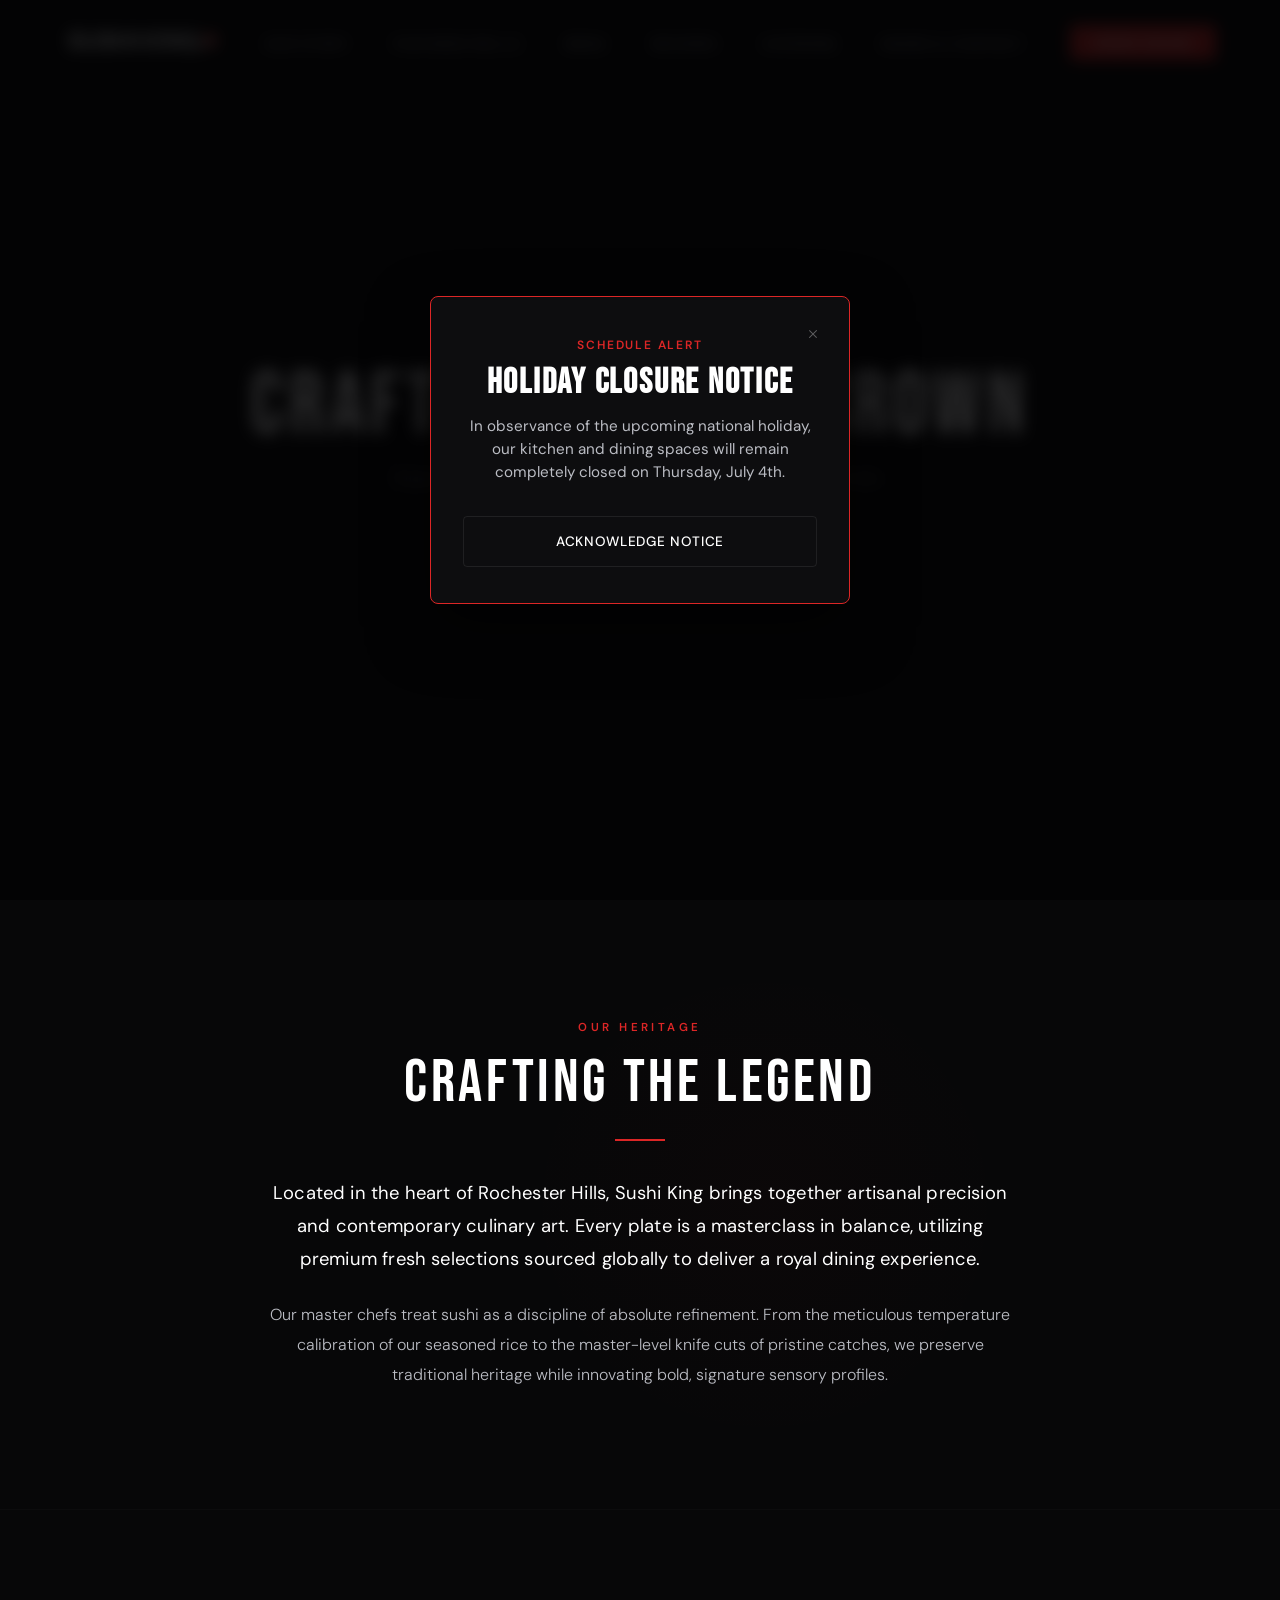
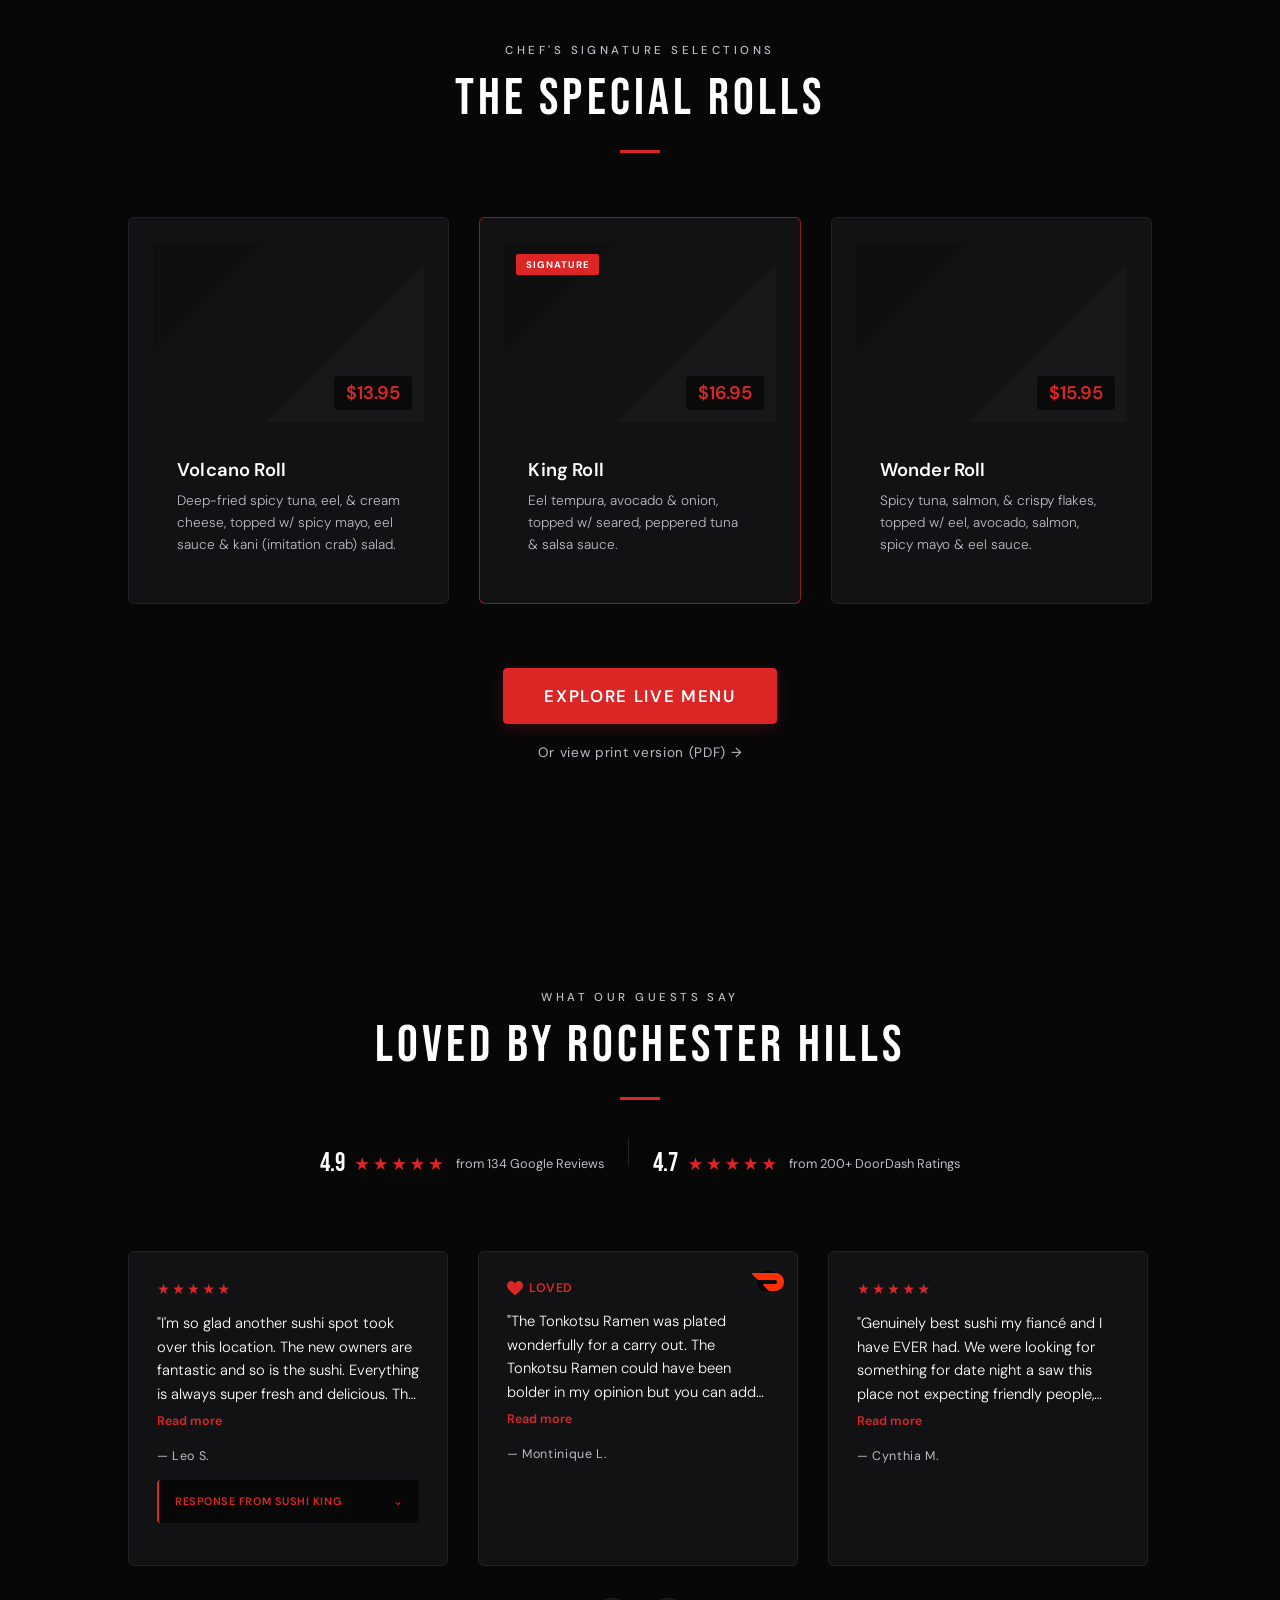
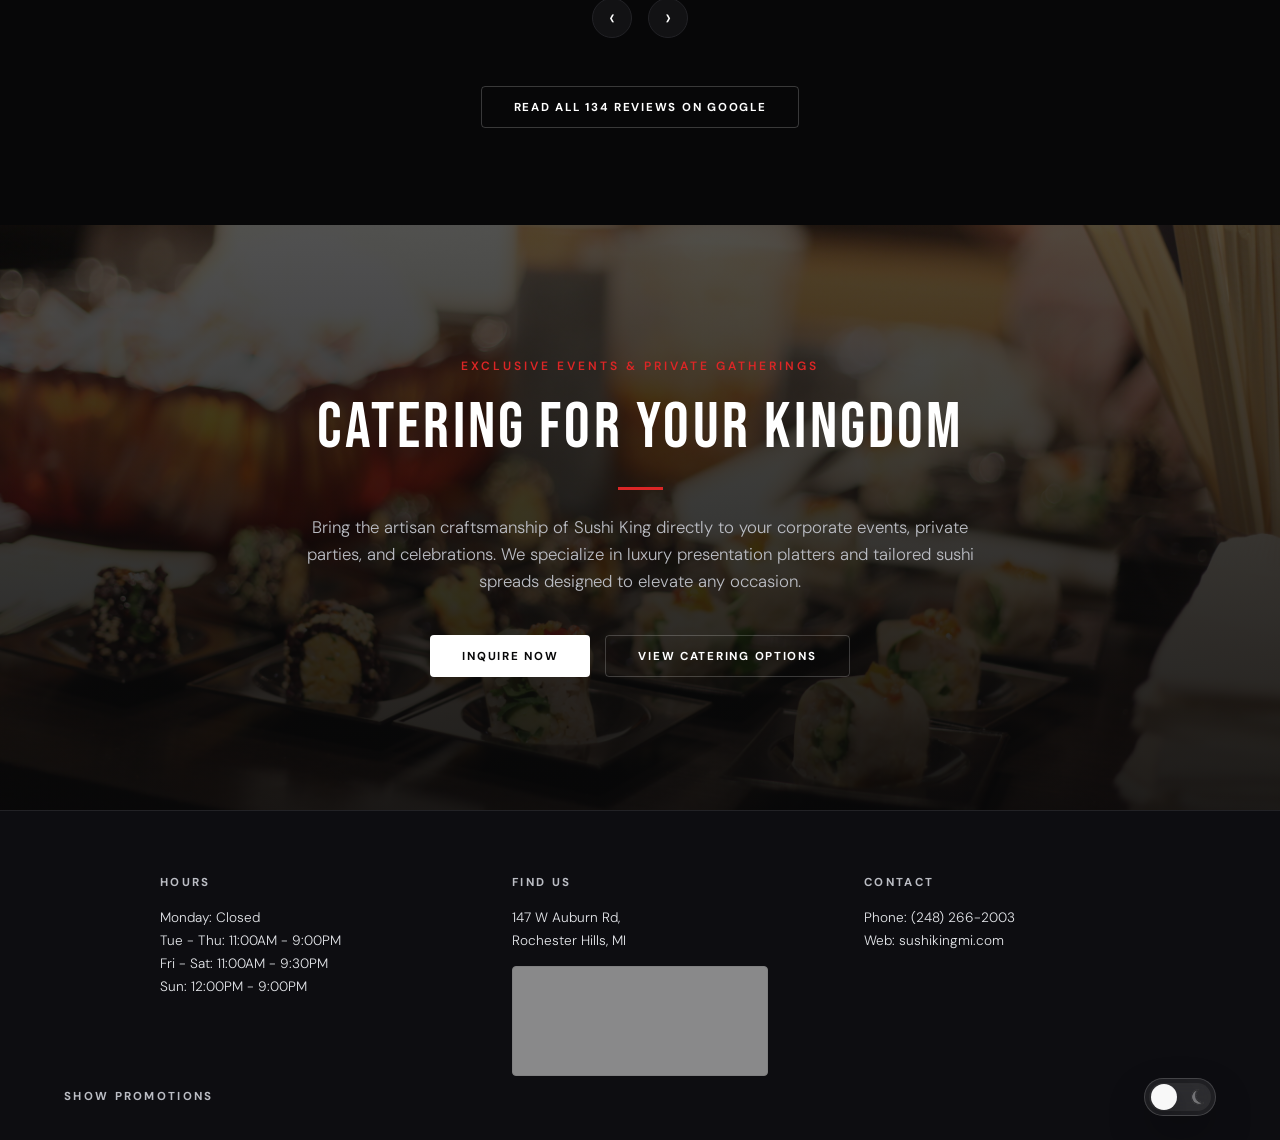
==== commit d3f11e02: "fix: SEO fix on menu" ====
--- a/index.html
+++ b/index.html
@@ -190,7 +190,7 @@
 
     <section class="hero">
         <video autoplay muted playsinline class="hero-video" id="hero-video"
-            src="assets/8902084-hd_1920_1080_25fps.mp4"></video>
+            src="assets/8902084-hd_1920_1080_25fps.mp4">
         </video>
         <div class="hero-overlay"></div>
 
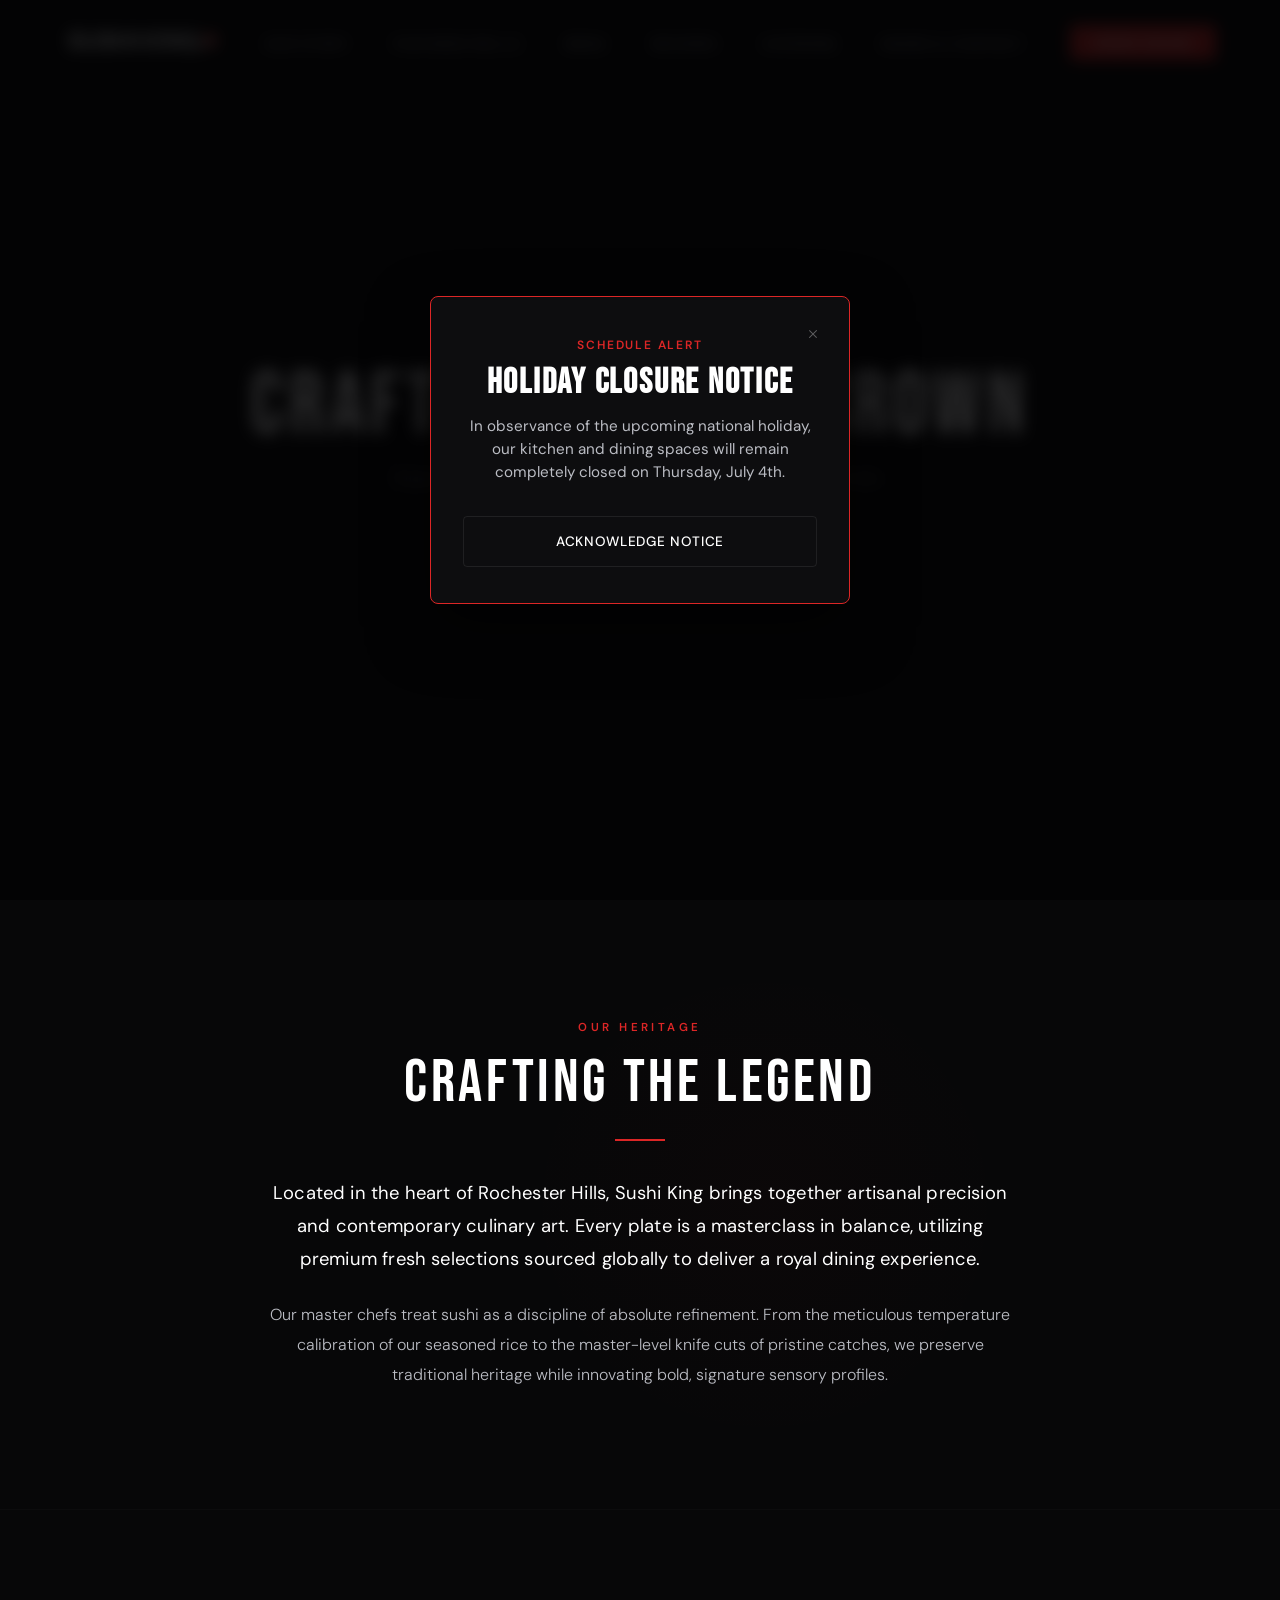
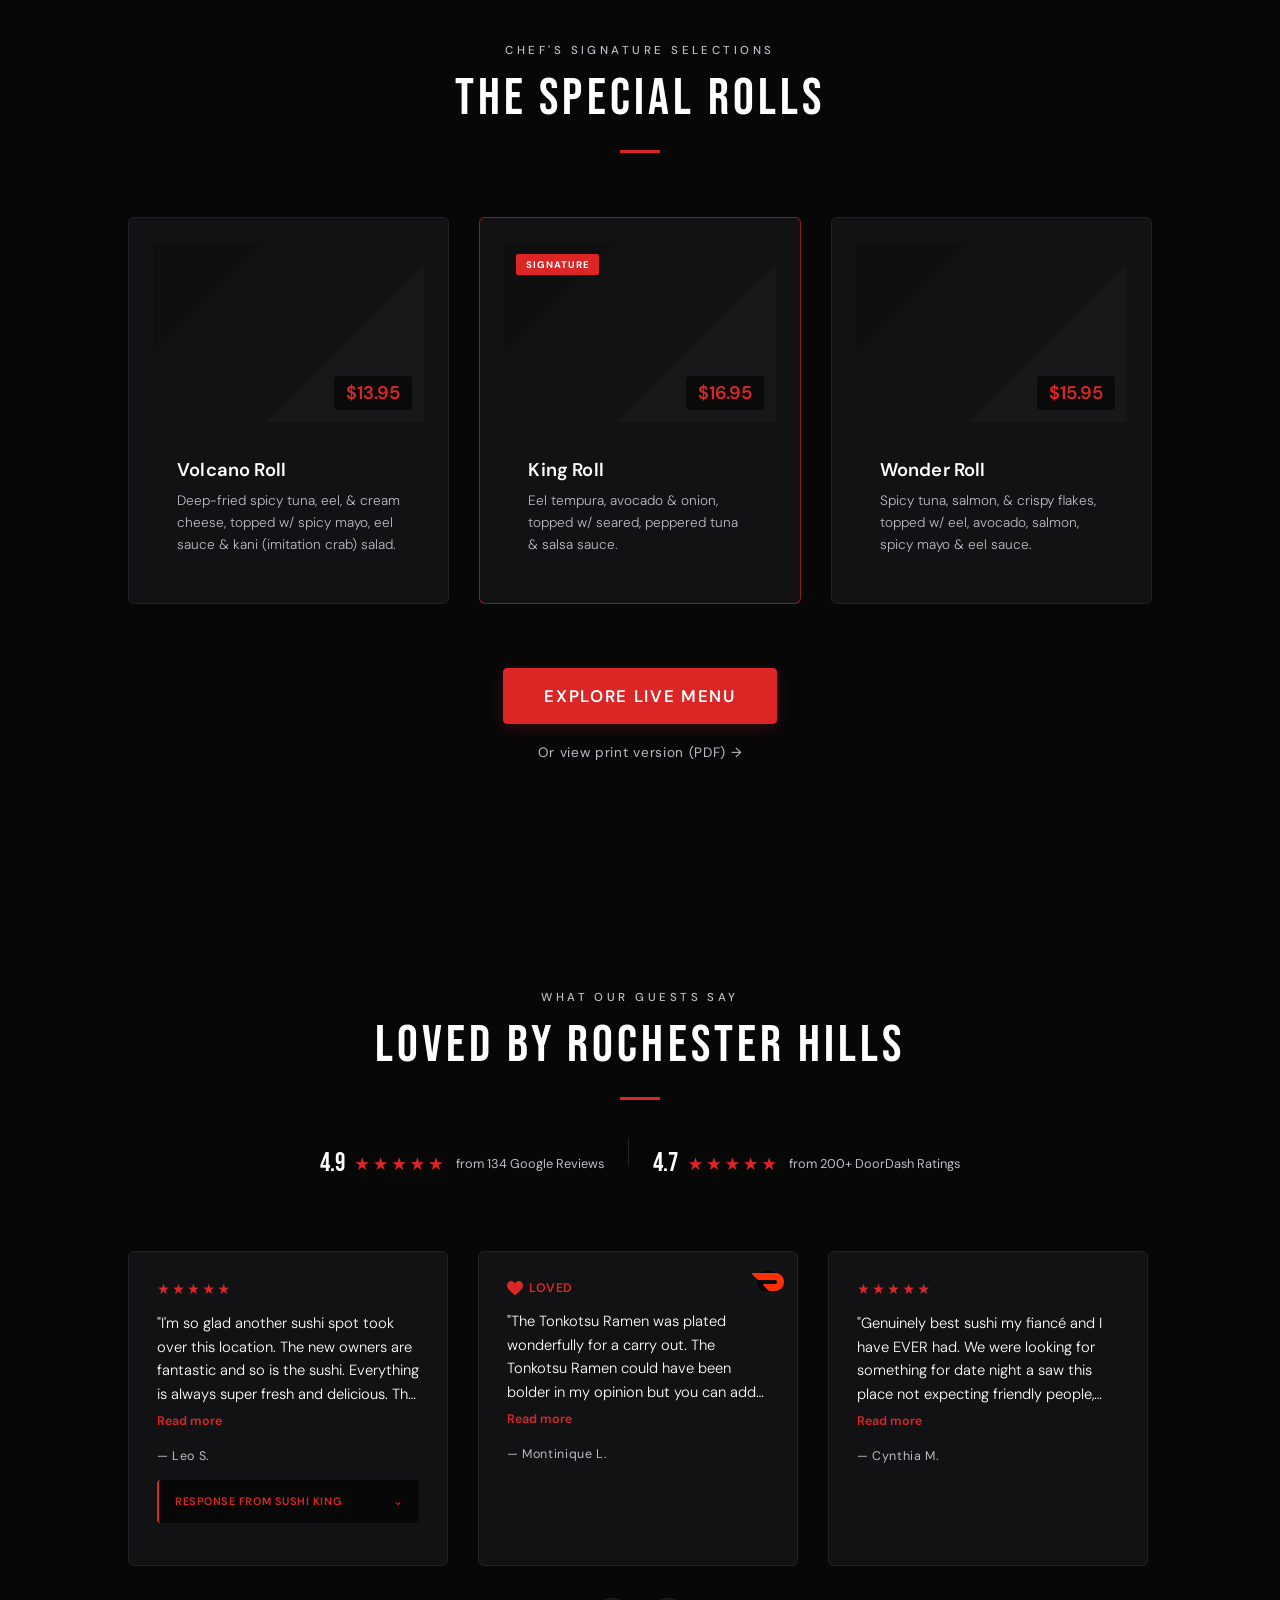
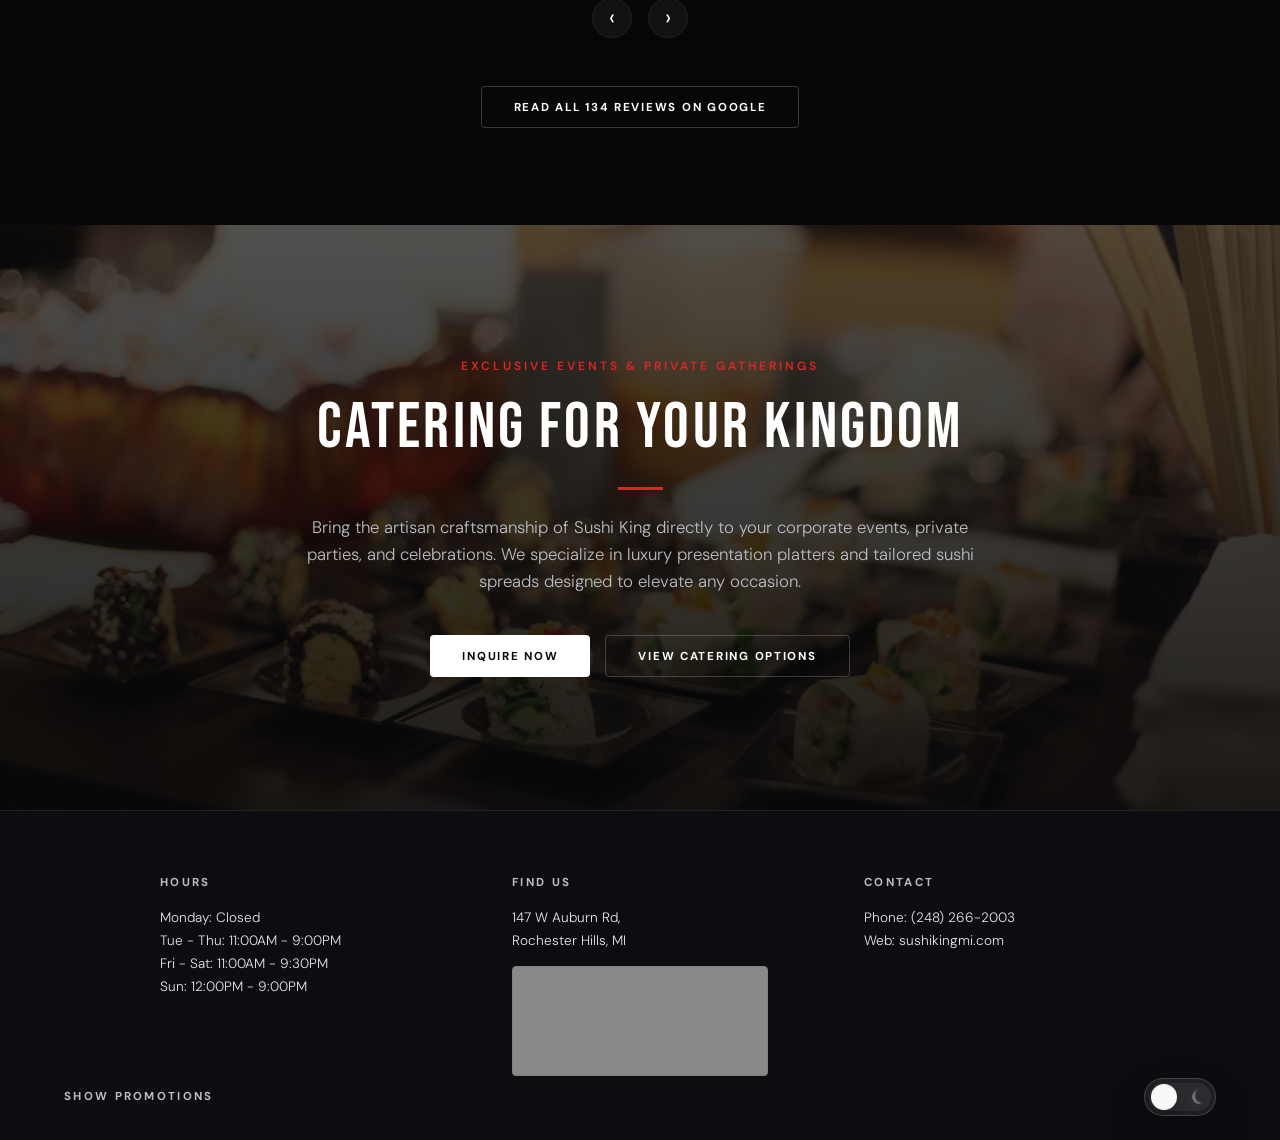
==== commit 2c39b78e: "fix: Fix SEO doordash link from CA to US" ====
--- a/index.html
+++ b/index.html
@@ -119,7 +119,7 @@
       "name": "Order Delivery via DoorDash",
       "target": {
         "@type": "EntryPoint",
-        "urlTemplate": "https://www.doordash.com/en-CA/store/sushi-king-rochester-hills-24773079/",
+        "urlTemplate": "https://www.doordash.com/en-US/store/sushi-king-rochester-hills-24773079/",
         "inLanguage": "en-US",
         "actionPlatform": [
           "http://schema.org/DesktopWebPlatform",
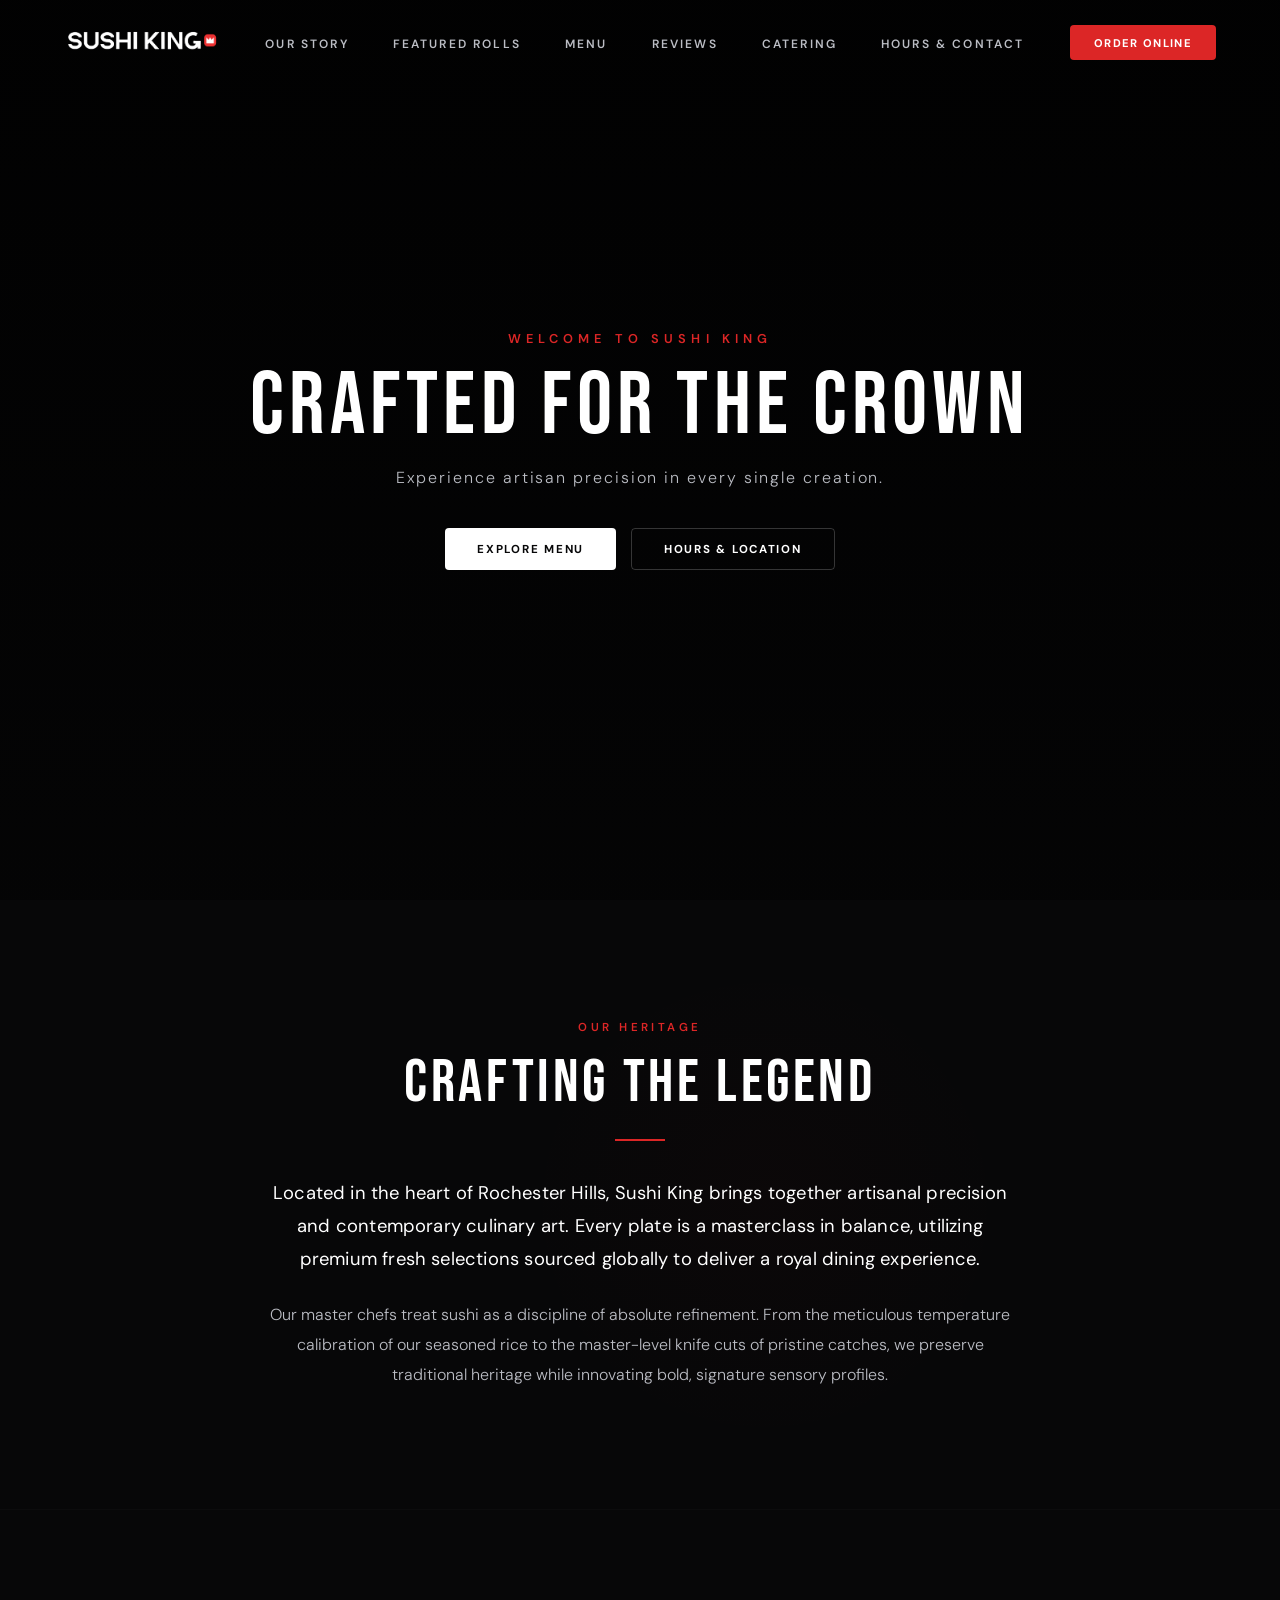
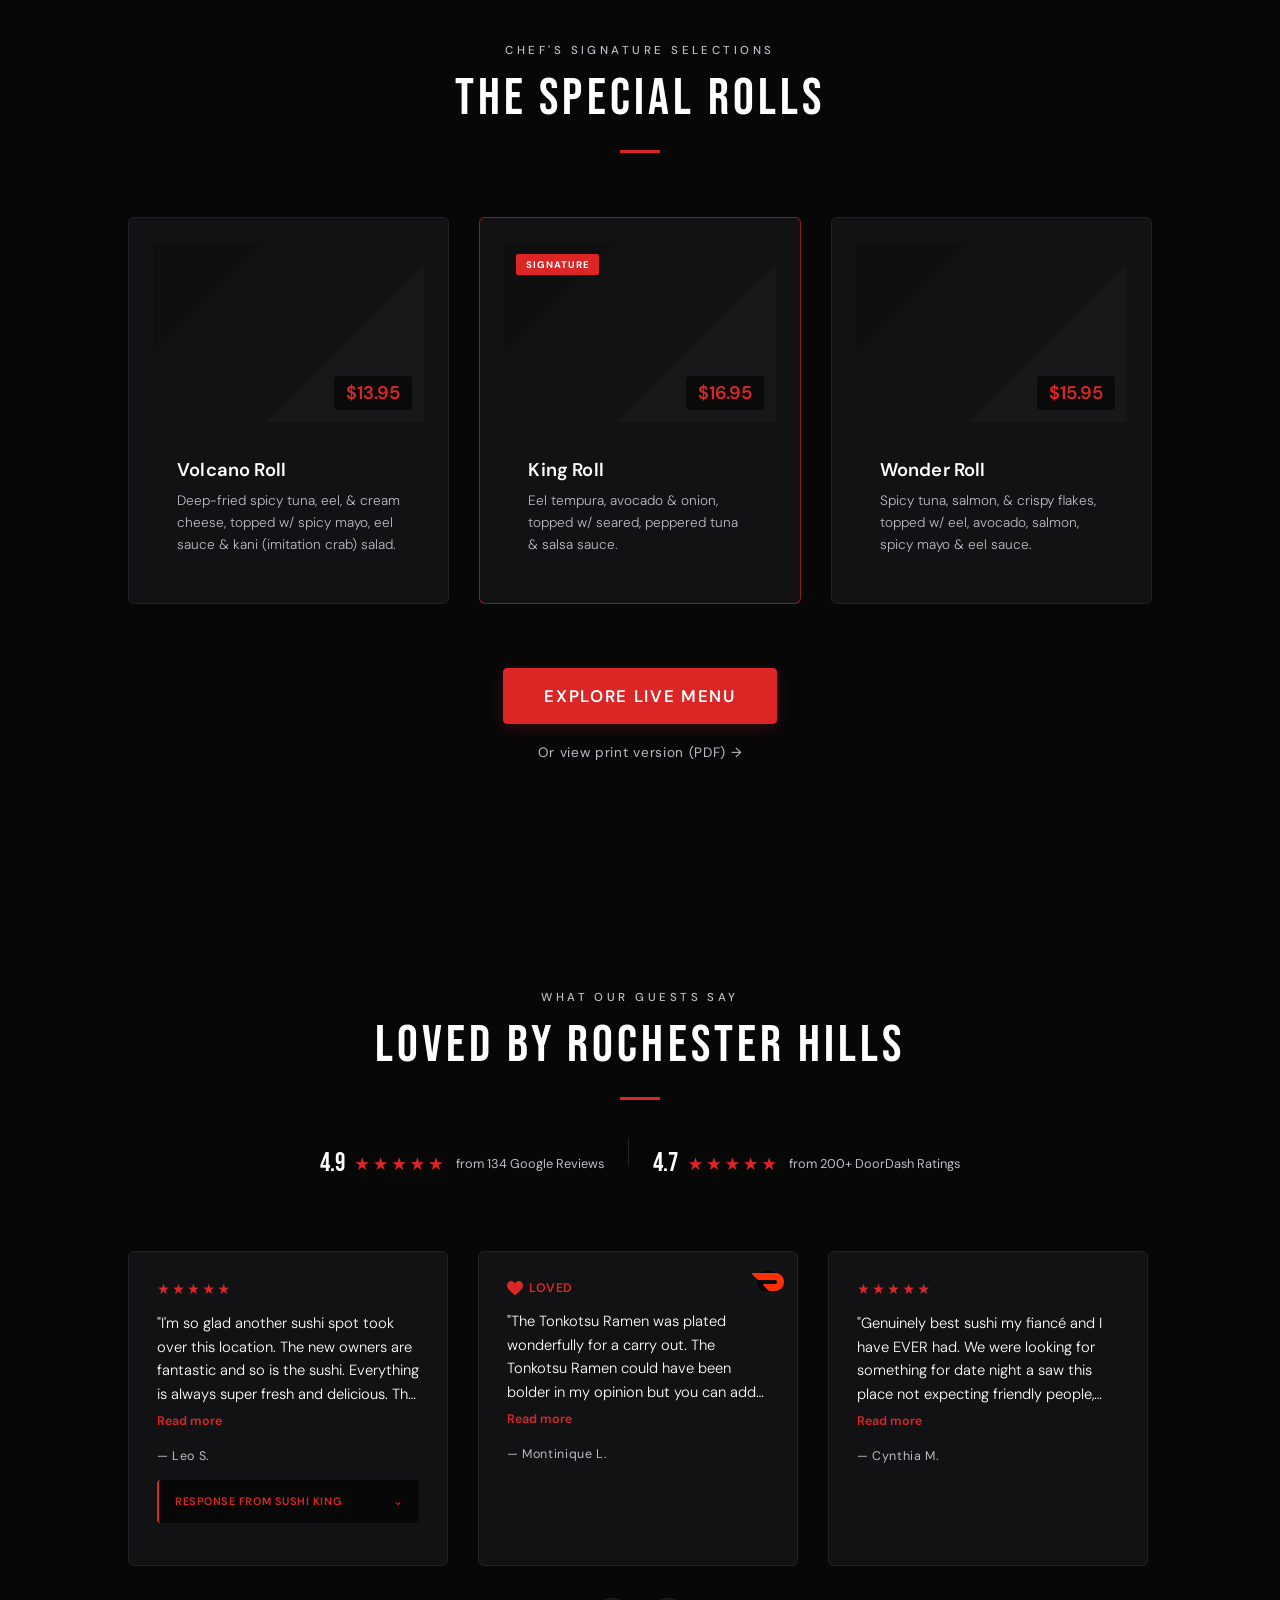
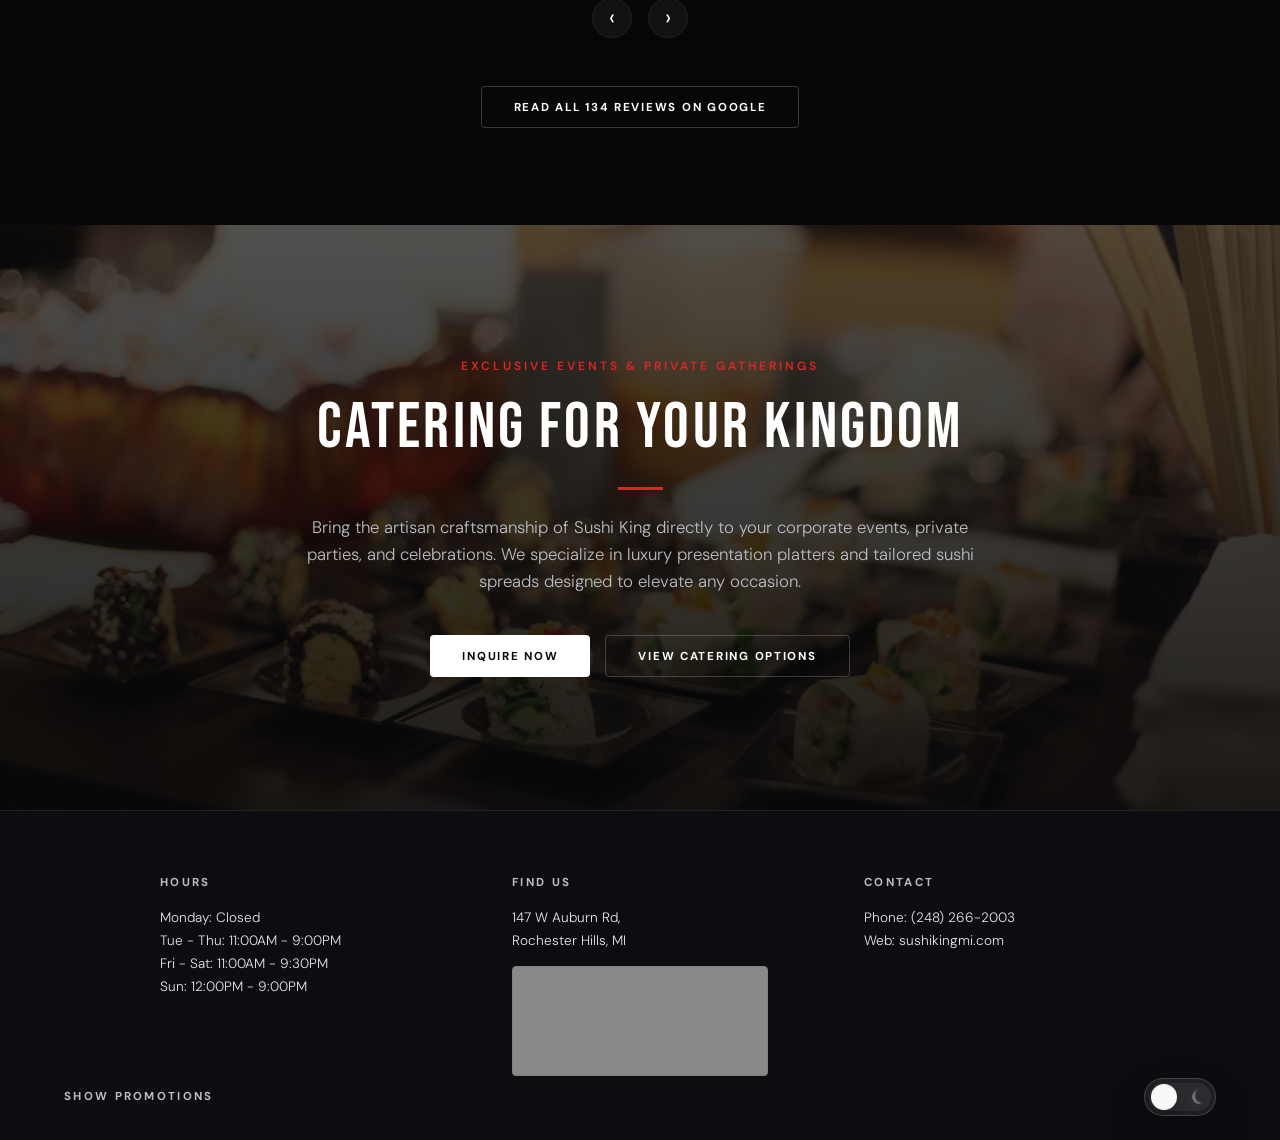
==== commit 0592cea8: "fix: Removed all demo notices and promos" ====
--- a/index.html
+++ b/index.html
@@ -645,9 +645,6 @@
         </div>
     </footer>
 
-    <div data-auto-modal="flashSale"></div>
-    <div data-auto-modal="hoursAlert"></div>
-
     <script src="app.js"></script>
 
     <div id="universal-modal" class="uni-modal-overlay" aria-hidden="true">
